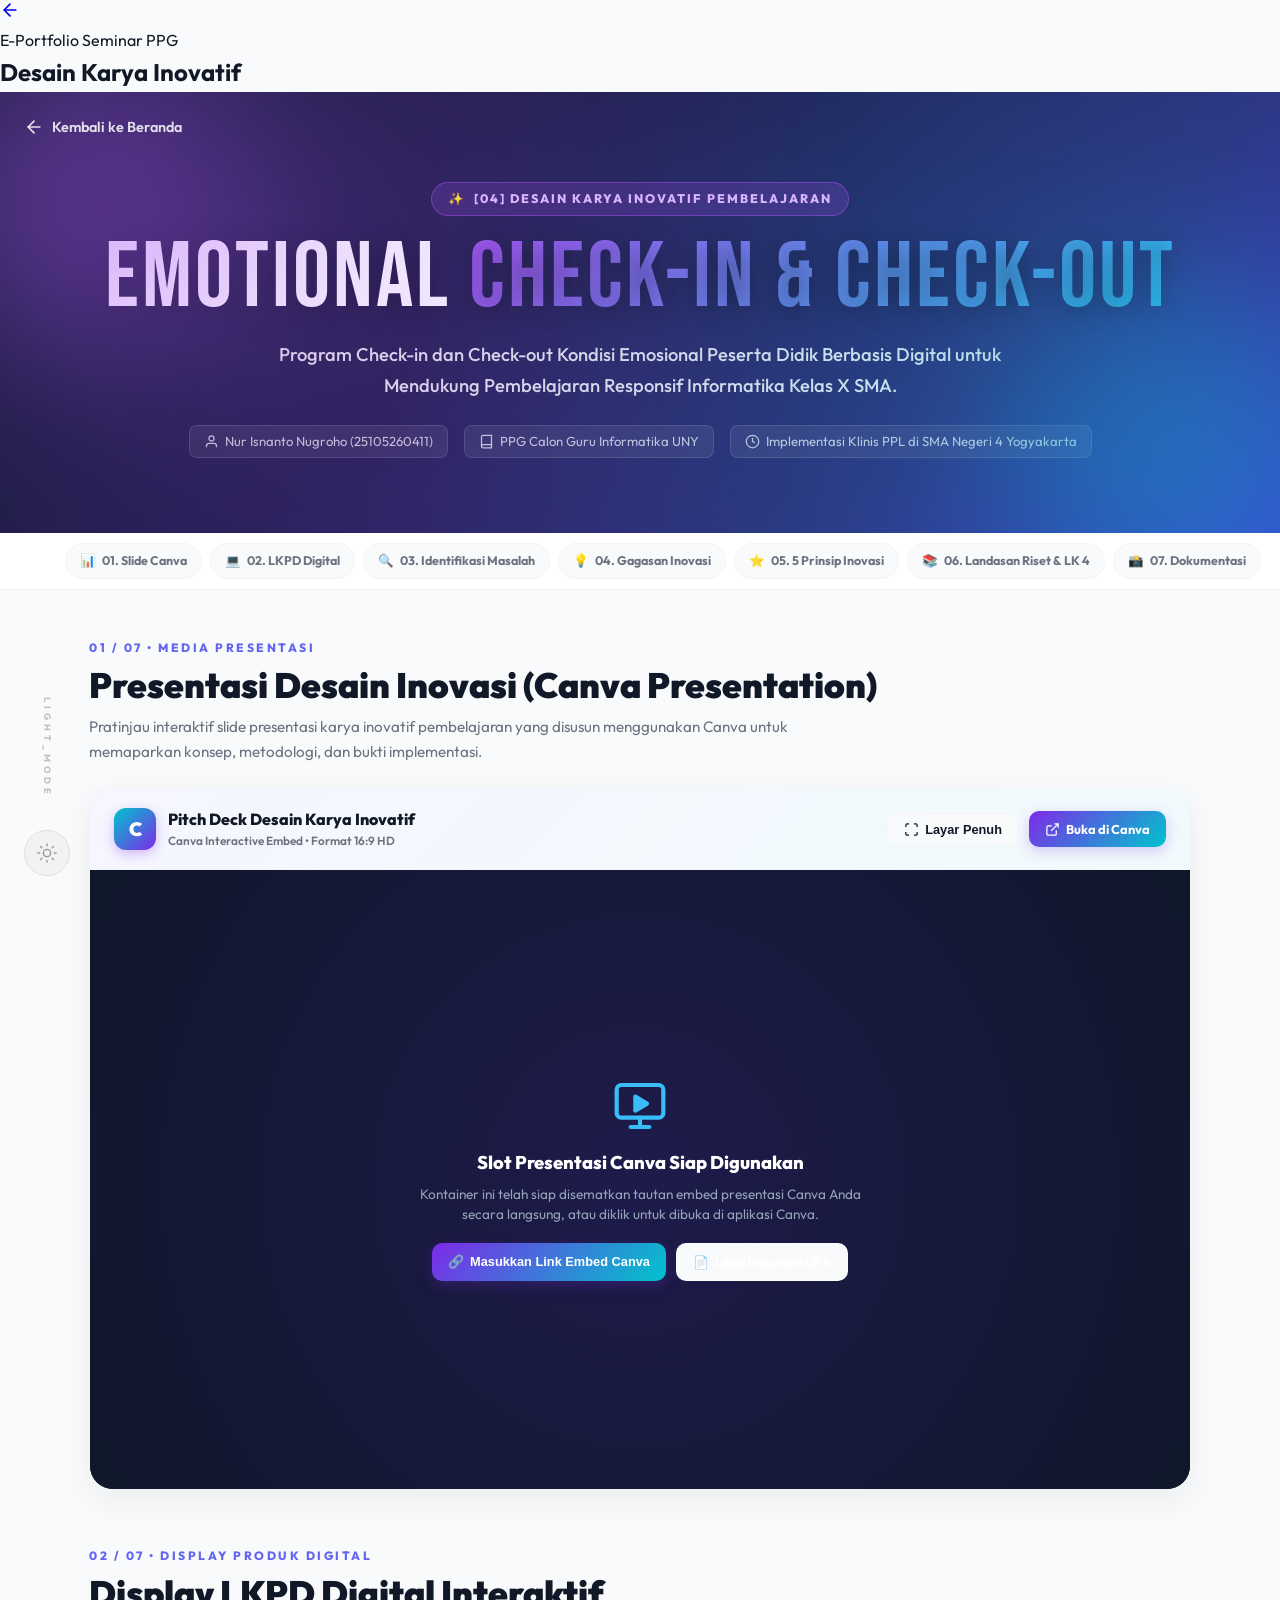
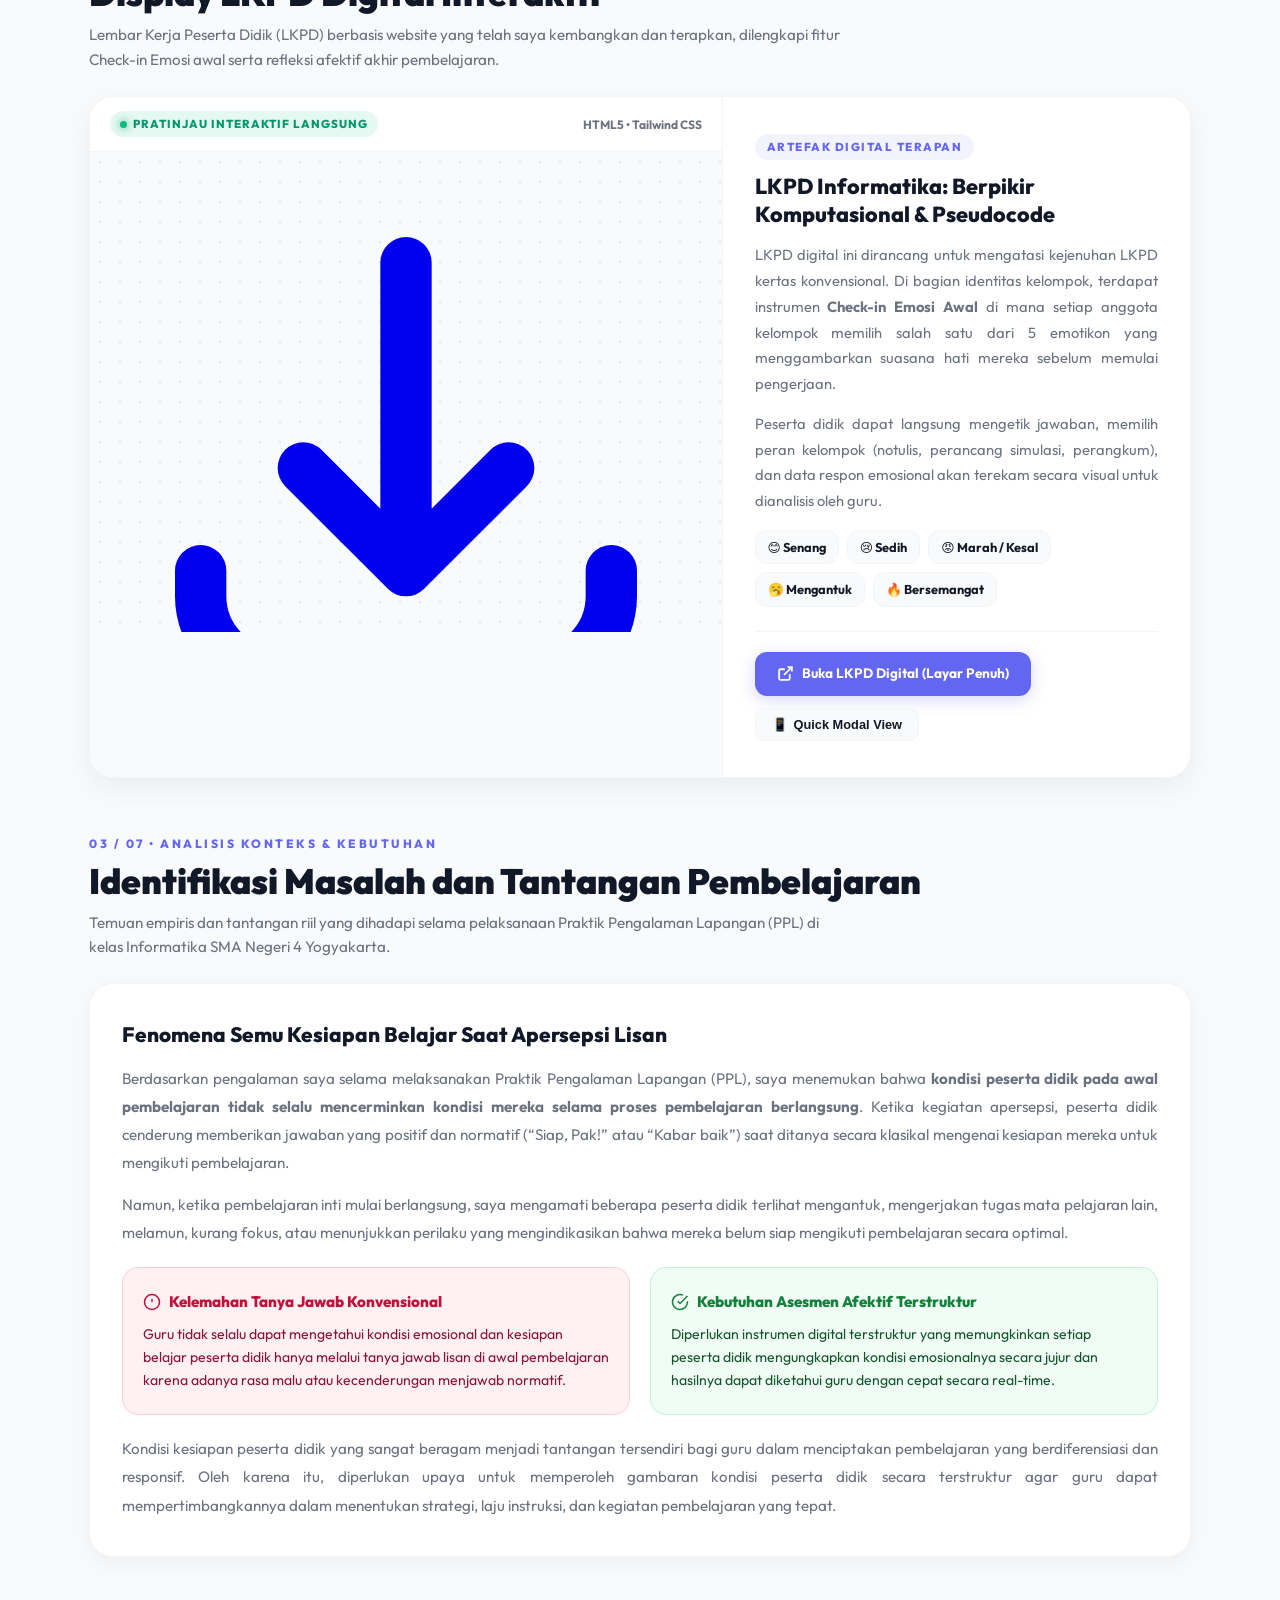
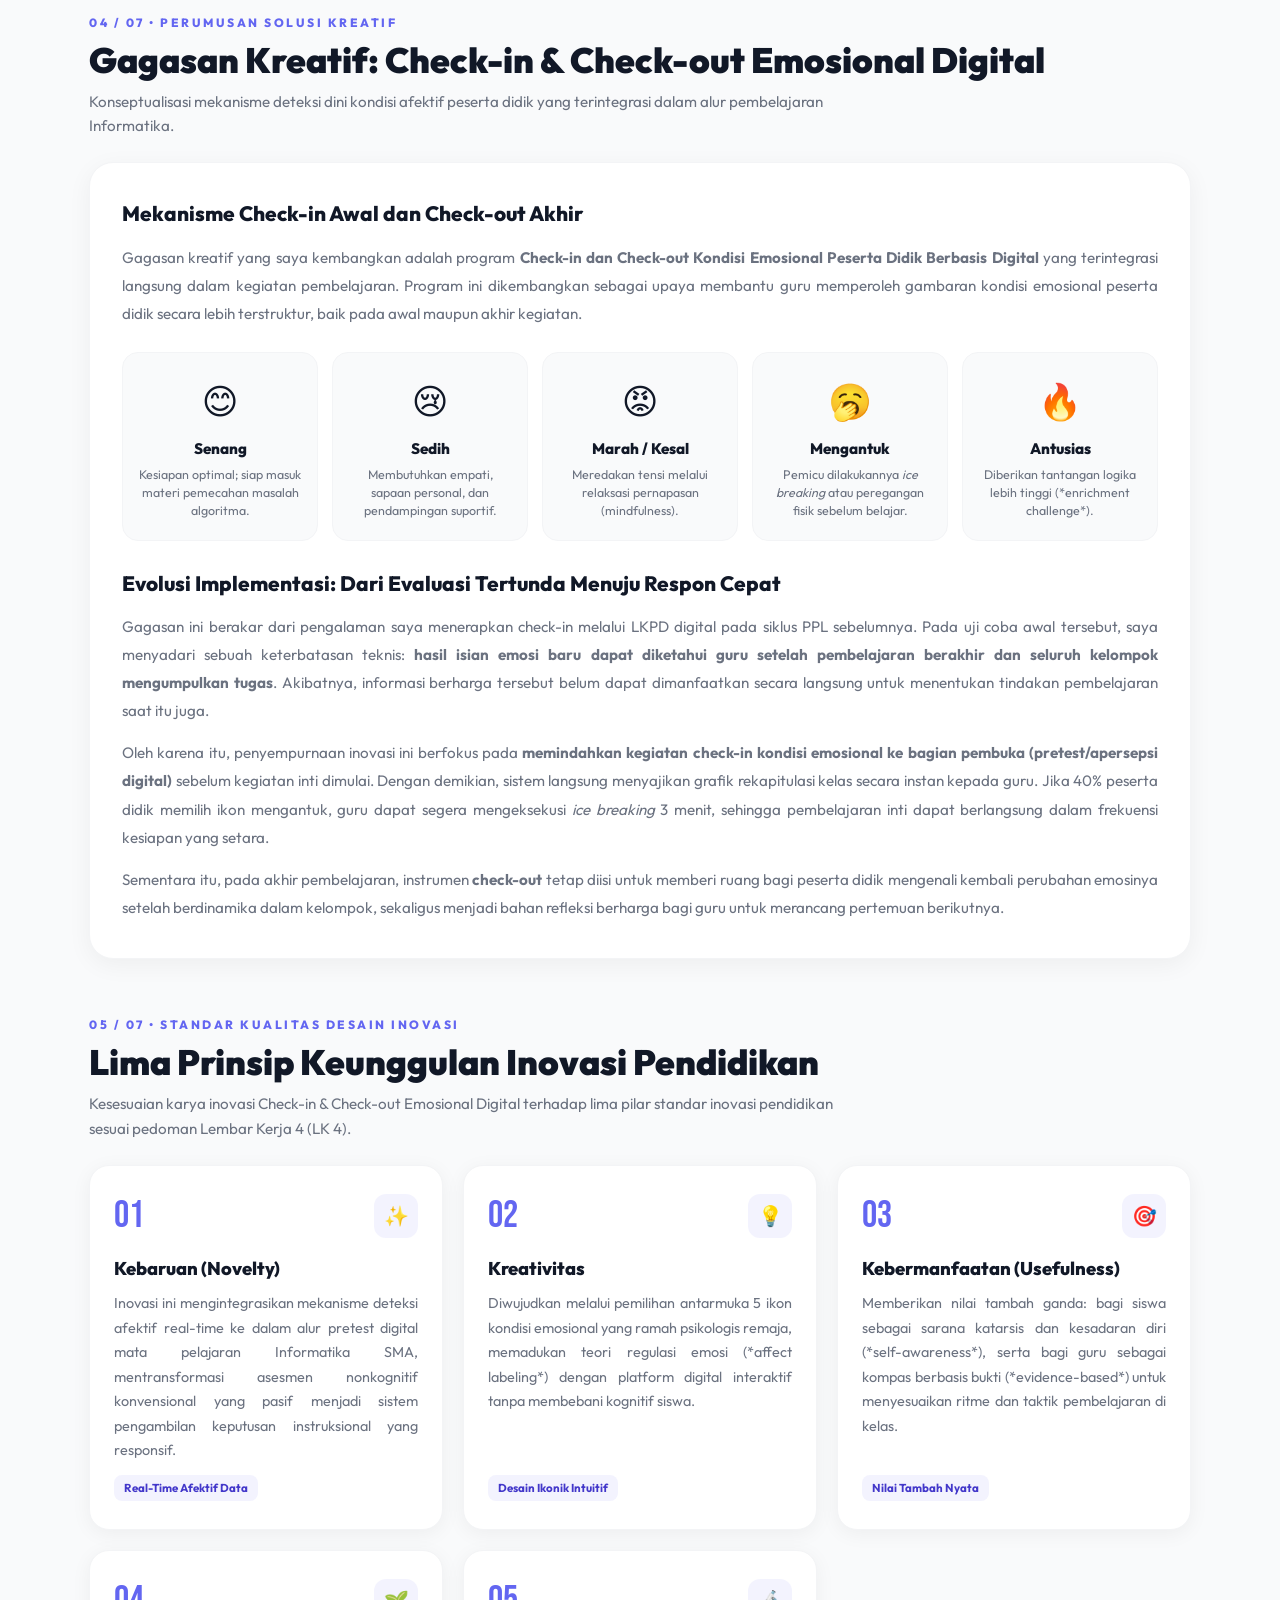
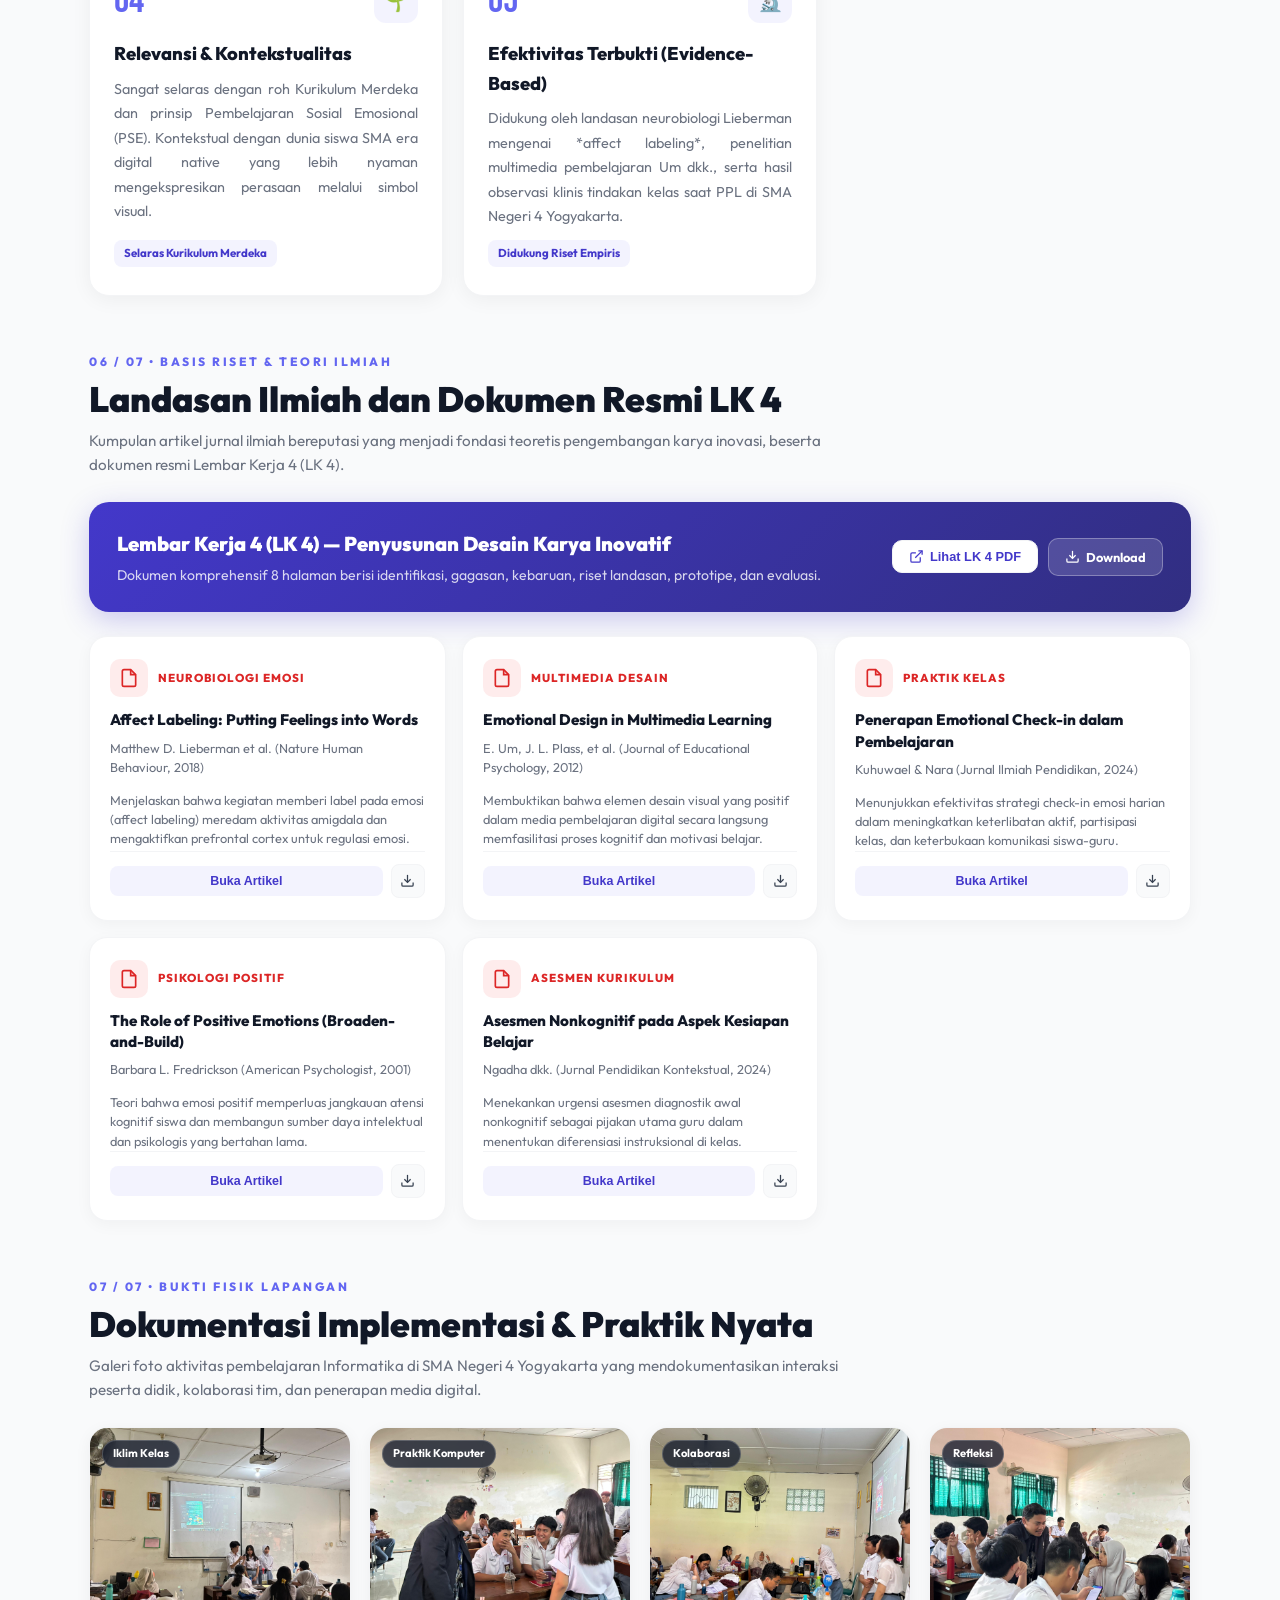
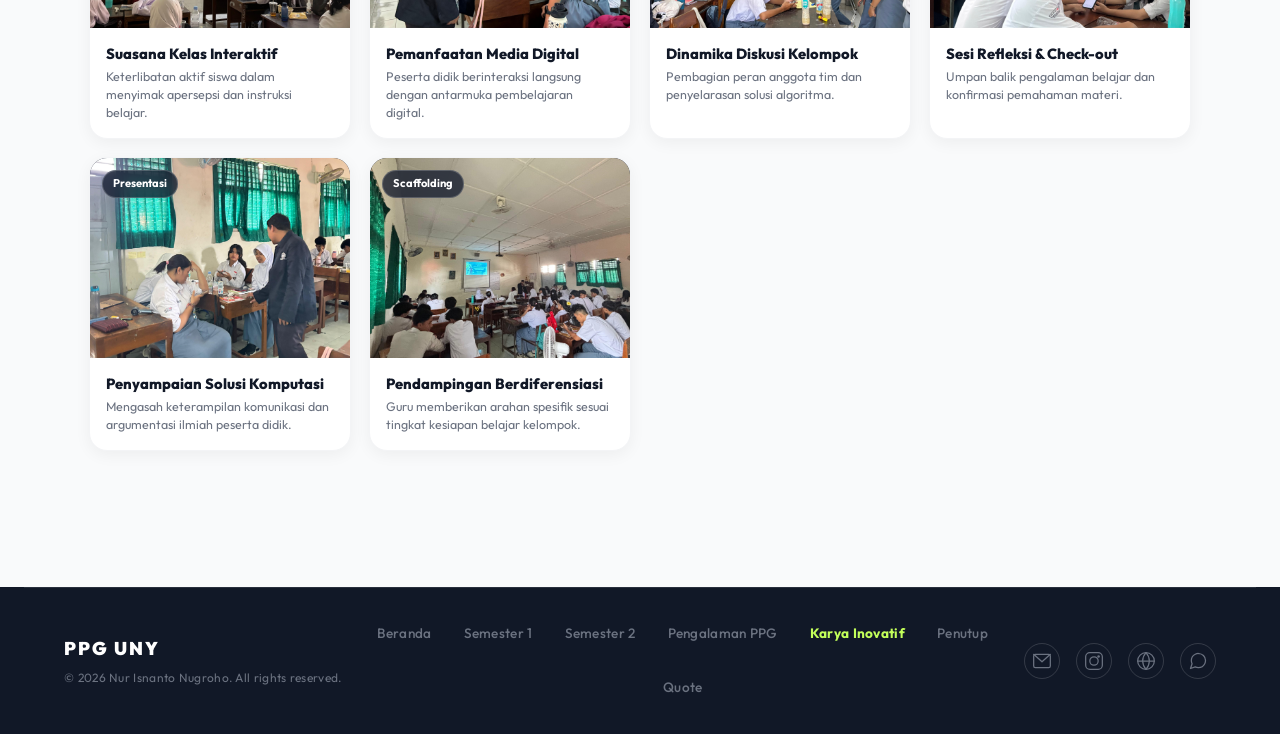
==== inovatif.html @ ab15b7a0 "ki" ====
<!DOCTYPE html>
<html lang="id">
<head>
    <meta charset="UTF-8">
    <meta name="viewport" content="width=device-width, initial-scale=1.0">
    <title>Karya Inovatif - E-Portfolio PPG UNY</title>
    <link rel="icon" type="image/png" href="img/Icon atas.png">
    <meta name="description" content="Desain Karya Inovatif PPG Calon Guru Informatika UNY: Program Check-in & Check-out Kondisi Emosional Berbasis Digital untuk Pembelajaran Responsif oleh Nur Isnanto Nugroho.">
    <link rel="preconnect" href="https://fonts.googleapis.com">
    <link rel="preconnect" href="https://fonts.gstatic.com" crossorigin>
    <link href="https://fonts.googleapis.com/css2?family=Bebas+Neue&family=Outfit:wght@400;500;600;700;800;900&family=Pacifico&display=swap" rel="stylesheet">
    <link rel="stylesheet" href="style.css">
    <style>
        /* ========== HERO BANNER KHUSUS KARYA INOVATIF ========== */
        .page-hero-innovative {
            background: linear-gradient(135deg, #0f172a 0%, #1e1b4b 40%, #312e81 75%, #4338ca 100%);
            padding: 90px 24px 75px;
            text-align: center;
            position: relative;
            overflow: hidden;
            color: #ffffff;
        }
        .page-hero-innovative::before {
            content: '';
            position: absolute;
            inset: 0;
            background: radial-gradient(circle at 20% 30%, rgba(168, 85, 247, 0.22) 0%, transparent 55%),
                        radial-gradient(circle at 80% 70%, rgba(6, 182, 212, 0.18) 0%, transparent 60%);
            pointer-events: none;
        }
        .page-hero-innovative__back {
            position: absolute;
            top: 24px;
            left: 24px;
            display: flex;
            align-items: center;
            gap: 8px;
            text-decoration: none;
            color: rgba(255, 255, 255, 0.85);
            font-weight: 600;
            font-size: 0.9rem;
            z-index: 5;
            transition: color 0.3s ease, transform 0.2s ease;
        }
        .page-hero-innovative__back:hover {
            color: #ffffff;
            transform: translateX(-3px);
        }
        .hero-tag-badge {
            display: inline-flex;
            align-items: center;
            gap: 8px;
            background: rgba(168, 85, 247, 0.2);
            border: 1px solid rgba(168, 85, 247, 0.45);
            color: #d8b4fe;
            padding: 6px 16px;
            border-radius: 9999px;
            font-size: 0.78rem;
            font-weight: 800;
            text-transform: uppercase;
            letter-spacing: 2px;
            margin-bottom: 16px;
            backdrop-filter: blur(8px);
        }
        .page-hero-innovative__title {
            font-family: 'Bebas Neue', sans-serif;
            font-size: clamp(3rem, 9vw, 5.8rem);
            font-weight: 400;
            color: #ffffff;
            letter-spacing: 3px;
            line-height: 1;
            margin-bottom: 16px;
            text-shadow: 0 4px 24px rgba(0,0,0,0.4);
        }
        .page-hero-innovative__title span {
            background: linear-gradient(135deg, #a855f7 0%, #38bdf8 100%);
            -webkit-background-clip: text;
            -webkit-text-fill-color: transparent;
        }
        .page-hero-innovative__subtitle {
            font-size: clamp(1rem, 2.2vw, 1.15rem);
            color: rgba(255, 255, 255, 0.88);
            max-width: 820px;
            margin: 0 auto 24px;
            line-height: 1.65;
            font-weight: 500;
        }
        .hero-meta-strip {
            display: flex;
            align-items: center;
            justify-content: center;
            gap: 16px;
            flex-wrap: wrap;
            font-size: 0.82rem;
            color: rgba(255, 255, 255, 0.75);
        }
        .hero-meta-item {
            display: inline-flex;
            align-items: center;
            gap: 6px;
            background: rgba(255, 255, 255, 0.08);
            padding: 5px 14px;
            border-radius: 8px;
            border: 1px solid rgba(255, 255, 255, 0.12);
        }

        /* Floating Futuristic Shapes */
        .hero-glow-orb {
            position: absolute;
            width: 320px;
            height: 320px;
            border-radius: 50%;
            filter: blur(80px);
            pointer-events: none;
            opacity: 0.35;
        }
        .hero-glow-orb--left {
            top: -60px;
            left: -80px;
            background: #a855f7;
        }
        .hero-glow-orb--right {
            bottom: -80px;
            right: -60px;
            background: #06b6d4;
        }

        /* ========== QUICK SECTION JUMPER (HORIZONTAL PILLS) ========== */
        .section-nav-bar {
            background: #ffffff;
            border-bottom: 1px solid var(--gray-100);
            position: sticky;
            top: 0;
            z-index: 90;
            padding: 10px 24px;
            overflow-x: auto;
            transition: background 0.3s ease, border-color 0.3s ease, top 0.3s ease;
        }
        body.banner-stuck .section-nav-bar {
            top: 56px;
        }
        .section-nav-inner {
            max-width: 1150px;
            margin: 0 auto;
            display: flex;
            align-items: center;
            gap: 8px;
        }
        .section-pill-link {
            text-decoration: none;
            font-size: 0.78rem;
            font-weight: 700;
            color: var(--gray-500);
            padding: 7px 14px;
            border-radius: 9999px;
            background: var(--gray-50);
            border: 1px solid var(--gray-100);
            white-space: nowrap;
            display: inline-flex;
            align-items: center;
            gap: 6px;
            transition: all 0.25s ease;
        }
        .section-pill-link:hover {
            color: #4338ca;
            background: rgba(99, 102, 241, 0.08);
            border-color: rgba(99, 102, 241, 0.25);
            transform: translateY(-1px);
        }

        /* ========== MAIN FLOWING CONTAINER ========== */
        .flow-container {
            max-width: 1150px;
            margin: 0 auto;
            padding: 48px 24px 80px;
        }
        .flow-section {
            margin-bottom: 56px;
            scroll-margin-top: 100px;
        }
        .flow-section__header {
            margin-bottom: 24px;
        }
        .flow-section__num {
            font-size: 0.75rem;
            font-weight: 800;
            color: #6366f1;
            text-transform: uppercase;
            letter-spacing: 2.5px;
            margin-bottom: 6px;
        }
        .flow-section__title {
            font-size: clamp(1.6rem, 3.5vw, 2.2rem);
            font-weight: 900;
            color: var(--dark);
            line-height: 1.25;
            margin-bottom: 8px;
        }
        .flow-section__subtitle {
            font-size: 0.95rem;
            color: var(--gray-500);
            max-width: 760px;
            line-height: 1.6;
        }

        /* ========== SLOT VIEW PPT DARI CANVA ========== */
        .canva-wrapper-card {
            background: var(--white);
            border-radius: 24px;
            border: 1px solid var(--gray-100);
            box-shadow: 0 10px 32px rgba(0,0,0,0.06);
            overflow: hidden;
            transition: all 0.3s ease;
        }
        .canva-header {
            padding: 18px 24px;
            background: linear-gradient(135deg, rgba(99, 102, 241, 0.06), rgba(6, 182, 212, 0.06));
            border-bottom: 1px solid var(--gray-100);
            display: flex;
            align-items: center;
            justify-content: space-between;
            flex-wrap: wrap;
            gap: 12px;
        }
        .canva-header__info {
            display: flex;
            align-items: center;
            gap: 12px;
        }
        .canva-badge-icon {
            width: 42px;
            height: 42px;
            border-radius: 12px;
            background: linear-gradient(135deg, #00c4cc, #7d2ae8);
            color: #ffffff;
            display: flex;
            align-items: center;
            justify-content: center;
            font-weight: 900;
            font-size: 1.2rem;
            box-shadow: 0 4px 12px rgba(125, 42, 232, 0.3);
        }
        .canva-title-box h3 {
            font-size: 1rem;
            font-weight: 800;
            color: var(--dark);
            margin: 0;
        }
        .canva-title-box p {
            font-size: 0.74rem;
            color: var(--gray-500);
            margin: 0;
            font-weight: 600;
        }
        .canva-actions {
            display: flex;
            align-items: center;
            gap: 10px;
        }
        .canva-btn {
            display: inline-flex;
            align-items: center;
            gap: 6px;
            padding: 8px 16px;
            border-radius: 10px;
            font-size: 0.8rem;
            font-weight: 700;
            text-decoration: none;
            transition: all 0.25s ease;
            cursor: pointer;
            border: none;
        }
        .canva-btn--primary {
            background: linear-gradient(135deg, #7d2ae8, #00c4cc);
            color: #ffffff;
            box-shadow: 0 4px 14px rgba(125, 42, 232, 0.25);
        }
        .canva-btn--primary:hover {
            transform: translateY(-2px);
            box-shadow: 0 6px 18px rgba(125, 42, 232, 0.35);
        }
        .canva-btn--outline {
            background: var(--gray-50);
            border: 1px solid var(--gray-100);
            color: var(--dark);
        }
        .canva-btn--outline:hover {
            background: var(--white);
            border-color: #6366f1;
            color: #6366f1;
        }

        /* 16:9 Aspect Ratio Responsive Canva Container */
        .canva-screen-frame {
            position: relative;
            width: 100%;
            padding-top: 56.25%; /* 16:9 Ratio */
            background: #0f172a;
        }
        .canva-screen-frame iframe {
            position: absolute;
            top: 0;
            left: 0;
            width: 100%;
            height: 100%;
            border: none;
        }
        .canva-empty-fallback {
            position: absolute;
            inset: 0;
            display: flex;
            flex-direction: column;
            align-items: center;
            justify-content: center;
            text-align: center;
            padding: 24px;
            color: #ffffff;
            background: radial-gradient(circle at center, #1e1b4b 0%, #0f172a 100%);
        }
        .canva-empty-fallback svg {
            width: 56px;
            height: 56px;
            color: #38bdf8;
            margin-bottom: 14px;
            animation: pulseSoft 3s infinite ease-in-out;
        }
        @keyframes pulseSoft {
            0%, 100% { transform: scale(1); opacity: 0.8; }
            50% { transform: scale(1.08); opacity: 1; }
        }
        .canva-empty-fallback h4 {
            font-size: 1.15rem;
            font-weight: 800;
            margin-bottom: 6px;
        }
        .canva-empty-fallback p {
            font-size: 0.85rem;
            color: #94a3b8;
            max-width: 460px;
            line-height: 1.5;
            margin-bottom: 18px;
        }

        /* ========== DISPLAY LKPD DIGITAL CARD & PREVIEW ========== */
        .lkpd-display-card {
            background: var(--white);
            border-radius: 24px;
            border: 1px solid var(--gray-100);
            box-shadow: 0 10px 32px rgba(0,0,0,0.06);
            overflow: hidden;
            display: grid;
            grid-template-columns: 1.15fr 0.85fr;
            transition: all 0.3s ease;
        }
        @media (max-width: 960px) {
            .lkpd-display-card { grid-template-columns: 1fr; }
        }
        .lkpd-live-side {
            background: #f8fafc;
            border-right: 1px solid var(--gray-100);
            display: flex;
            flex-direction: column;
        }
        .lkpd-live-header {
            padding: 14px 20px;
            background: #ffffff;
            border-bottom: 1px solid var(--gray-100);
            display: flex;
            align-items: center;
            justify-content: space-between;
        }
        .lkpd-live-badge {
            display: inline-flex;
            align-items: center;
            gap: 6px;
            font-size: 0.72rem;
            font-weight: 800;
            color: #059669;
            background: rgba(16, 185, 129, 0.1);
            padding: 4px 10px;
            border-radius: 20px;
            text-transform: uppercase;
            letter-spacing: 1px;
        }
        .live-dot {
            width: 7px;
            height: 7px;
            border-radius: 50%;
            background: #10b981;
            box-shadow: 0 0 8px #10b981;
        }
        .lkpd-frame-wrap {
            position: relative;
            width: 100%;
            height: 480px;
            overflow: hidden;
        }
        .lkpd-frame-wrap iframe {
            width: 100%;
            height: 100%;
            border: none;
            display: block;
        }
        .lkpd-desc-side {
            padding: 36px 32px;
            display: flex;
            flex-direction: column;
            justify-content: space-between;
        }
        .lkpd-desc-header .badge-soft {
            display: inline-block;
            font-size: 0.72rem;
            font-weight: 800;
            color: #6366f1;
            background: rgba(99, 102, 241, 0.08);
            padding: 4px 12px;
            border-radius: 20px;
            text-transform: uppercase;
            letter-spacing: 1.5px;
            margin-bottom: 12px;
        }
        .lkpd-desc-header h3 {
            font-size: 1.35rem;
            font-weight: 800;
            color: var(--dark);
            margin-bottom: 14px;
            line-height: 1.3;
        }
        .lkpd-desc-header p {
            font-size: 0.92rem;
            line-height: 1.75;
            color: var(--gray-500);
            margin-bottom: 14px;
            text-align: justify;
        }
        .emoji-feature-pills {
            display: flex;
            gap: 8px;
            flex-wrap: wrap;
            margin: 16px 0 24px;
        }
        .emoji-pill {
            display: inline-flex;
            align-items: center;
            gap: 6px;
            background: var(--gray-50);
            border: 1px solid var(--gray-100);
            padding: 6px 12px;
            border-radius: 12px;
            font-size: 0.8rem;
            font-weight: 700;
            color: var(--dark);
        }
        .lkpd-action-box {
            display: flex;
            align-items: center;
            gap: 12px;
            flex-wrap: wrap;
            padding-top: 20px;
            border-top: 1px solid var(--gray-100);
        }
        .btn-open-lkpd {
            display: inline-flex;
            align-items: center;
            gap: 8px;
            background: #6366f1;
            color: #ffffff;
            font-weight: 700;
            font-size: 0.85rem;
            padding: 11px 22px;
            border-radius: 12px;
            text-decoration: none;
            box-shadow: 0 4px 16px rgba(99, 102, 241, 0.25);
            transition: all 0.25s ease;
        }
        .btn-open-lkpd:hover {
            background: #4f46e5;
            transform: translateY(-2px);
            box-shadow: 0 6px 20px rgba(99, 102, 241, 0.35);
        }

        /* ========== CONTENT CARDS ========== */
        .content-card-custom {
            background: var(--white);
            border-radius: 24px;
            padding: 36px 32px;
            border: 1px solid var(--gray-100);
            box-shadow: 0 6px 24px rgba(0,0,0,0.05);
            margin-bottom: 24px;
            transition: all 0.3s ease;
        }
        .content-card-custom:hover {
            box-shadow: 0 10px 32px rgba(0,0,0,0.08);
            border-color: rgba(99, 102, 241, 0.25);
        }
        .content-card-custom h3 {
            font-size: 1.3rem;
            font-weight: 800;
            color: var(--dark);
            margin-bottom: 16px;
            line-height: 1.35;
        }
        .content-card-custom p {
            font-size: 0.95rem;
            line-height: 1.85;
            color: var(--gray-500);
            margin-bottom: 14px;
            text-align: justify;
        }
        .content-card-custom p:last-child { margin-bottom: 0; }

        /* Problem vs Solution Split */
        .problem-solution-grid {
            display: grid;
            grid-template-columns: 1fr 1fr;
            gap: 20px;
            margin: 20px 0;
        }
        @media (max-width: 768px) {
            .problem-solution-grid { grid-template-columns: 1fr; }
        }
        .issue-box {
            background: #fff1f2;
            border: 1px solid #fecdd3;
            border-radius: 16px;
            padding: 22px 20px;
        }
        .issue-box h4 {
            color: #be123c;
            font-size: 0.95rem;
            font-weight: 800;
            margin-bottom: 8px;
            display: flex;
            align-items: center;
            gap: 8px;
        }
        .issue-box p {
            font-size: 0.88rem;
            color: #881337;
            line-height: 1.65;
            margin: 0;
            text-align: left;
        }
        .resolution-box {
            background: #f0fdf4;
            border: 1px solid #bbf7d0;
            border-radius: 16px;
            padding: 22px 20px;
        }
        .resolution-box h4 {
            color: #15803d;
            font-size: 0.95rem;
            font-weight: 800;
            margin-bottom: 8px;
            display: flex;
            align-items: center;
            gap: 8px;
        }
        .resolution-box p {
            font-size: 0.88rem;
            color: #14532d;
            line-height: 1.65;
            margin: 0;
            text-align: left;
        }

        /* 5 Icons Emosi Showcase */
        .emotion-showcase {
            display: grid;
            grid-template-columns: repeat(auto-fit, minmax(180px, 1fr));
            gap: 14px;
            margin: 24px 0;
        }
        .emotion-item-card {
            background: var(--gray-50);
            border: 1px solid var(--gray-100);
            border-radius: 16px;
            padding: 20px 16px;
            text-align: center;
            transition: all 0.25s ease;
        }
        .emotion-item-card:hover {
            transform: translateY(-4px);
            box-shadow: 0 8px 24px rgba(0,0,0,0.06);
            background: var(--white);
            border-color: #6366f1;
        }
        .emotion-emoji {
            font-size: 2.2rem;
            margin-bottom: 8px;
            display: inline-block;
        }
        .emotion-name {
            font-size: 0.95rem;
            font-weight: 800;
            color: var(--dark);
            margin-bottom: 4px;
        }
        .emotion-action {
            font-size: 0.78rem;
            color: var(--gray-500);
            line-height: 1.45;
        }

        /* ========== LIMA PRINSIP KEUNGGULAN INOVASI ========== */
        .principles-grid {
            display: grid;
            grid-template-columns: repeat(auto-fit, minmax(320px, 1fr));
            gap: 20px;
            margin-top: 16px;
        }
        .principle-card {
            background: var(--white);
            border-radius: 20px;
            padding: 28px 24px;
            border: 1px solid var(--gray-100);
            box-shadow: 0 4px 20px rgba(0,0,0,0.05);
            position: relative;
            overflow: hidden;
            display: flex;
            flex-direction: column;
            transition: all 0.3s ease;
        }
        .principle-card::before {
            content: '';
            position: absolute;
            top: 0; left: 0; right: 0;
            height: 4px;
            background: linear-gradient(90deg, #6366f1, #06b6d4);
            opacity: 0;
            transition: opacity 0.3s ease;
        }
        .principle-card:hover {
            transform: translateY(-5px);
            border-color: rgba(99, 102, 241, 0.3);
            box-shadow: 0 14px 32px rgba(99, 102, 241, 0.12);
        }
        .principle-card:hover::before { opacity: 1; }
        .principle-top {
            display: flex;
            align-items: center;
            justify-content: space-between;
            margin-bottom: 16px;
        }
        .principle-num {
            font-family: 'Bebas Neue', sans-serif;
            font-size: 2.4rem;
            line-height: 1;
            color: #6366f1;
        }
        .principle-icon {
            width: 44px;
            height: 44px;
            border-radius: 12px;
            background: rgba(99, 102, 241, 0.08);
            color: #6366f1;
            display: flex;
            align-items: center;
            justify-content: center;
            font-size: 1.25rem;
            transition: all 0.3s ease;
        }
        .principle-card:hover .principle-icon {
            background: #6366f1;
            color: #ffffff;
            transform: rotate(6deg) scale(1.08);
        }
        .principle-title {
            font-size: 1.15rem;
            font-weight: 800;
            color: var(--dark);
            margin-bottom: 8px;
        }
        .principle-desc {
            font-size: 0.9rem;
            color: var(--gray-500);
            line-height: 1.7;
            text-align: justify;
            margin-bottom: 12px;
            flex-grow: 1;
        }
        .principle-tag {
            font-size: 0.72rem;
            font-weight: 700;
            color: #4338ca;
            background: rgba(99, 102, 241, 0.08);
            padding: 4px 10px;
            border-radius: 8px;
            display: inline-block;
            align-self: flex-start;
        }

        /* ========== LANDASAN ILMIAH & REFERENSI PDF ========== */
        .pdf-articles-grid {
            display: grid;
            grid-template-columns: repeat(auto-fit, minmax(280px, 1fr));
            gap: 16px;
            margin-top: 20px;
        }
        .article-card {
            background: var(--white);
            border-radius: 18px;
            padding: 22px 20px;
            border: 1px solid var(--gray-100);
            box-shadow: 0 4px 16px rgba(0,0,0,0.04);
            display: flex;
            flex-direction: column;
            justify-content: space-between;
            transition: all 0.3s ease;
        }
        .article-card:hover {
            transform: translateY(-4px);
            border-color: #6366f1;
            box-shadow: 0 10px 28px rgba(99, 102, 241, 0.12);
        }
        .article-card__meta {
            display: flex;
            align-items: center;
            gap: 10px;
            margin-bottom: 12px;
        }
        .article-card__icon {
            width: 38px;
            height: 38px;
            border-radius: 10px;
            background: rgba(239, 68, 68, 0.1);
            color: #dc2626;
            display: flex;
            align-items: center;
            justify-content: center;
            flex-shrink: 0;
        }
        .article-card__category {
            font-size: 0.72rem;
            font-weight: 800;
            color: #dc2626;
            text-transform: uppercase;
            letter-spacing: 1px;
        }
        .article-card__title {
            font-size: 0.95rem;
            font-weight: 800;
            color: var(--dark);
            line-height: 1.4;
            margin-bottom: 8px;
        }
        .article-card__authors {
            font-size: 0.8rem;
            color: var(--gray-500);
            line-height: 1.5;
            margin-bottom: 14px;
        }
        .article-card__actions {
            display: flex;
            align-items: center;
            gap: 8px;
            padding-top: 12px;
            border-top: 1px solid var(--gray-100);
        }
        .btn-view-pdf {
            flex: 1;
            display: inline-flex;
            align-items: center;
            justify-content: center;
            gap: 6px;
            background: rgba(99, 102, 241, 0.08);
            color: #4338ca;
            padding: 8px 12px;
            border-radius: 8px;
            font-size: 0.78rem;
            font-weight: 700;
            text-decoration: none;
            cursor: pointer;
            border: none;
            transition: all 0.25s ease;
        }
        .btn-view-pdf:hover {
            background: #4338ca;
            color: #ffffff;
        }
        .btn-dl-pdf {
            display: inline-flex;
            align-items: center;
            justify-content: center;
            width: 34px;
            height: 34px;
            border-radius: 8px;
            background: var(--gray-50);
            border: 1px solid var(--gray-100);
            color: var(--gray-700);
            transition: all 0.25s ease;
        }
        .btn-dl-pdf:hover {
            background: var(--dark);
            color: #ffffff;
        }

        /* Dokumen LK 4 Highlight Banner */
        .lk4-banner {
            background: linear-gradient(135deg, #4338ca 0%, #312e81 100%);
            border-radius: 20px;
            padding: 26px 28px;
            color: #ffffff;
            display: flex;
            align-items: center;
            justify-content: space-between;
            flex-wrap: wrap;
            gap: 16px;
            margin-bottom: 24px;
            box-shadow: 0 8px 28px rgba(67, 56, 202, 0.25);
        }
        .lk4-banner__text h3 {
            font-size: 1.25rem;
            font-weight: 900;
            margin-bottom: 4px;
        }
        .lk4-banner__text p {
            font-size: 0.88rem;
            color: rgba(255, 255, 255, 0.8);
            margin: 0;
        }
        .lk4-banner__actions {
            display: flex;
            align-items: center;
            gap: 10px;
        }

        /* ========== DOKUMENTASI GALLERY ========== */
        .gallery-grid {
            display: grid;
            grid-template-columns: repeat(auto-fill, minmax(260px, 1fr));
            gap: 18px;
            margin-top: 16px;
        }
        .gallery-item {
            background: var(--white);
            border-radius: 18px;
            overflow: hidden;
            border: 1px solid var(--gray-100);
            box-shadow: 0 4px 16px rgba(0,0,0,0.05);
            transition: all 0.35s ease;
            cursor: pointer;
            display: flex;
            flex-direction: column;
        }
        .gallery-item:hover {
            transform: translateY(-6px);
            box-shadow: 0 14px 32px rgba(0,0,0,0.12);
            border-color: #6366f1;
        }
        .gallery-thumb-wrap {
            position: relative;
            width: 100%;
            height: 200px;
            overflow: hidden;
            background: #0f172a;
        }
        .gallery-thumb-wrap img {
            width: 100%;
            height: 100%;
            object-fit: cover;
            transition: transform 0.5s ease;
        }
        .gallery-item:hover .gallery-thumb-wrap img {
            transform: scale(1.08);
        }
        .gallery-badge {
            position: absolute;
            top: 12px;
            left: 12px;
            background: rgba(15, 23, 42, 0.75);
            backdrop-filter: blur(6px);
            color: #ffffff;
            font-size: 0.7rem;
            font-weight: 700;
            padding: 4px 10px;
            border-radius: 20px;
            border: 1px solid rgba(255, 255, 255, 0.2);
        }
        .gallery-caption {
            padding: 16px;
            display: flex;
            flex-direction: column;
            gap: 4px;
        }
        .gallery-caption h4 {
            font-size: 0.92rem;
            font-weight: 800;
            color: var(--dark);
            margin: 0;
            line-height: 1.35;
        }
        .gallery-caption p {
            font-size: 0.78rem;
            color: var(--gray-500);
            margin: 0;
            line-height: 1.45;
        }

        /* ========== LIGHTBOX MODAL UNTUK GAMBAR ========== */
        .image-modal {
            display: none;
            position: fixed;
            inset: 0;
            z-index: 10000;
            background: rgba(0, 0, 0, 0.85);
            backdrop-filter: blur(8px);
            align-items: center;
            justify-content: center;
            padding: 24px;
        }
        .image-modal.active {
            display: flex;
            animation: modalFadeIn 0.3s ease both;
        }
        .image-modal__content {
            max-width: 900px;
            max-height: 90vh;
            display: flex;
            flex-direction: column;
            background: #0f172a;
            border-radius: 20px;
            overflow: hidden;
            box-shadow: 0 24px 60px rgba(0,0,0,0.5);
            border: 1px solid rgba(255, 255, 255, 0.15);
            animation: modalZoomIn 0.3s ease both;
        }
        .image-modal__header {
            padding: 14px 20px;
            display: flex;
            align-items: center;
            justify-content: space-between;
            border-bottom: 1px solid rgba(255, 255, 255, 0.1);
            color: #ffffff;
        }
        .image-modal__title {
            font-size: 0.95rem;
            font-weight: 700;
        }
        .image-modal__close {
            background: rgba(255, 255, 255, 0.1);
            border: none;
            color: #ffffff;
            width: 34px;
            height: 34px;
            border-radius: 8px;
            cursor: pointer;
            display: flex;
            align-items: center;
            justify-content: center;
            font-size: 1.2rem;
            transition: all 0.2s ease;
        }
        .image-modal__close:hover {
            background: #ef4444;
        }
        .image-modal__body {
            position: relative;
            background: #000;
            display: flex;
            align-items: center;
            justify-content: center;
            max-height: 70vh;
            overflow: hidden;
        }
        .image-modal__body img {
            max-width: 100%;
            max-height: 70vh;
            object-fit: contain;
        }
        .image-modal__caption {
            padding: 14px 20px;
            font-size: 0.85rem;
            color: #cbd5e1;
            background: #0f172a;
        }

        /* ========== PDF MODAL ========== */
        .pdf-modal {
            display: none;
            position: fixed;
            inset: 0;
            z-index: 10000;
            background: rgba(0, 0, 0, 0.75);
            backdrop-filter: blur(8px);
            align-items: center;
            justify-content: center;
            padding: 24px;
        }
        .pdf-modal.active {
            display: flex;
            animation: modalFadeIn 0.3s ease both;
        }
        @keyframes modalFadeIn {
            from { opacity: 0; }
            to { opacity: 1; }
        }
        @keyframes modalZoomIn {
            from { opacity: 0; transform: scale(0.95); }
            to { opacity: 1; transform: scale(1); }
        }
        .pdf-modal__box {
            background: var(--white);
            border-radius: 20px;
            overflow: hidden;
            width: 100%;
            max-width: 950px;
            max-height: 90vh;
            display: flex;
            flex-direction: column;
            box-shadow: 0 24px 64px rgba(0,0,0,0.3);
        }
        .pdf-modal__header {
            padding: 16px 20px;
            display: flex;
            align-items: center;
            justify-content: space-between;
            border-bottom: 1px solid var(--gray-100);
        }
        .pdf-modal__title {
            font-size: 0.95rem;
            font-weight: 700;
            color: var(--dark);
        }
        .pdf-modal__close {
            width: 36px;
            height: 36px;
            border-radius: 10px;
            background: rgba(0,0,0,0.05);
            border: none;
            cursor: pointer;
            display: flex;
            align-items: center;
            justify-content: center;
            font-size: 1.2rem;
            color: var(--gray-500);
            transition: all 0.25s ease;
        }
        .pdf-modal__close:hover {
            background: #ff4444;
            color: #fff;
        }
        .pdf-modal iframe {
            width: 100%;
            height: 75vh;
            border: none;
            display: block;
        }

        /* ========== DARK MODE OVERRIDES ========== */
        body.dark {
            background: #060b14;
            color: #d1d5db;
        }
        body.dark .section-nav-bar {
            background: #0a1320;
            border-bottom-color: rgba(255, 255, 255, 0.08);
        }
        body.dark .section-pill-link {
            background: #0f1d30;
            border-color: rgba(255, 255, 255, 0.08);
            color: #94a3b8;
        }
        body.dark .section-pill-link:hover {
            background: rgba(99, 102, 241, 0.15);
            color: #a5b4fc;
            border-color: rgba(99, 102, 241, 0.4);
        }
        body.dark .flow-section__title { color: #f9fafb; }
        body.dark .flow-section__subtitle { color: #9ca3af; }
        body.dark .canva-wrapper-card,
        body.dark .lkpd-display-card,
        body.dark .content-card-custom,
        body.dark .principle-card,
        body.dark .article-card,
        body.dark .gallery-item {
            background: #0d1829;
            border-color: rgba(255, 255, 255, 0.08);
            box-shadow: 0 4px 24px rgba(0,0,0,0.3);
        }
        body.dark .canva-header {
            background: #091220;
            border-bottom-color: rgba(255, 255, 255, 0.08);
        }
        body.dark .canva-title-box h3,
        body.dark .lkpd-desc-header h3,
        body.dark .content-card-custom h3,
        body.dark .principle-title,
        body.dark .article-card__title,
        body.dark .gallery-caption h4 {
            color: #f9fafb;
        }
        body.dark .canva-title-box p,
        body.dark .lkpd-desc-header p,
        body.dark .content-card-custom p,
        body.dark .principle-desc,
        body.dark .article-card__authors,
        body.dark .gallery-caption p {
            color: #9ca3af;
        }
        body.dark .canva-btn--outline {
            background: #091220;
            border-color: rgba(255, 255, 255, 0.12);
            color: #e2e8f0;
        }
        body.dark .lkpd-live-side {
            background: #091220;
            border-right-color: rgba(255, 255, 255, 0.08);
        }
        body.dark .lkpd-live-header {
            background: #0d1829;
            border-bottom-color: rgba(255, 255, 255, 0.08);
        }
        body.dark .emoji-pill {
            background: #091220;
            border-color: rgba(255, 255, 255, 0.08);
            color: #f1f5f9;
        }
        body.dark .lkpd-action-box {
            border-top-color: rgba(255, 255, 255, 0.08);
        }
        body.dark .emotion-item-card {
            background: #091220;
            border-color: rgba(255, 255, 255, 0.06);
        }
        body.dark .emotion-item-card:hover {
            background: #111d30;
            border-color: #6366f1;
        }
        body.dark .emotion-name { color: #f9fafb; }
        body.dark .emotion-action { color: #94a3b8; }
        body.dark .issue-box {
            background: rgba(244, 63, 94, 0.08);
            border-color: rgba(244, 63, 94, 0.2);
        }
        body.dark .issue-box h4 { color: #fda4af; }
        body.dark .issue-box p { color: #fecdd3; }
        body.dark .resolution-box {
            background: rgba(16, 185, 129, 0.08);
            border-color: rgba(16, 185, 129, 0.2);
        }
        body.dark .resolution-box h4 { color: #6ee7b7; }
        body.dark .resolution-box p { color: #a7f3d0; }
        body.dark .btn-view-pdf {
            background: rgba(99, 102, 241, 0.15);
            color: #a5b4fc;
        }
        body.dark .btn-dl-pdf {
            background: #091220;
            border-color: rgba(255, 255, 255, 0.08);
            color: #cbd5e1;
        }
        body.dark .btn-dl-pdf:hover {
            background: #6366f1;
            color: #fff;
        }
        body.dark .pdf-modal__box { background: #0d1829; }
        body.dark .pdf-modal__header { border-bottom-color: rgba(255, 255, 255, 0.08); }
        body.dark .pdf-modal__title { color: #f9fafb; }
        body.dark .pdf-modal__close { background: rgba(255, 255, 255, 0.08); color: rgba(255, 255, 255, 0.6); }

        /* Responsive */
        @media (max-width: 768px) {
            .page-hero-innovative { padding: 75px 20px 55px; }
            .flow-container { padding: 32px 18px 60px; }
            .content-card-custom { padding: 24px 20px; }
            .lkpd-desc-side { padding: 26px 20px; }
            .principles-grid { grid-template-columns: 1fr; }
            .lkpd-frame-wrap { height: 380px; }
        }
    </style>
</head>
<body>

    <!-- ========== STICKY MINI BANNER ========== -->
    <div class="sticky-banner" id="stickyBanner">
        <a href="index.html" class="sticky-banner__back" aria-label="Kembali ke Beranda">
            <svg width="20" height="20" viewBox="0 0 24 24" fill="none" stroke="currentColor" stroke-width="2" stroke-linecap="round" stroke-linejoin="round"><path d="M19 12H5"/><path d="M12 19l-7-7 7-7"/></svg>
        </a>
        <div class="sticky-banner__text">
            <span class="sticky-banner__subtitle">E-Portfolio Seminar PPG</span>
            <h2 class="sticky-banner__title">Desain Karya Inovatif</h2>
        </div>
    </div>

    <!-- ========== DISTINCT HERO BANNER UNTUK KARYA INOVATIF ========== -->
    <header class="page-hero-innovative" id="hero-inovatif">
        <!-- Glowing Ambient Orbs -->
        <div class="hero-glow-orb hero-glow-orb--left"></div>
        <div class="hero-glow-orb hero-glow-orb--right"></div>

        <a href="index.html" class="page-hero-innovative__back">
            <svg width="20" height="20" viewBox="0 0 24 24" fill="none" stroke="currentColor" stroke-width="2" stroke-linecap="round" stroke-linejoin="round"><path d="M19 12H5"/><path d="M12 19l-7-7 7-7"/></svg>
            Kembali ke Beranda
        </a>

        <div class="hero-tag-badge">
            <span>✨</span> [04] Desain Karya Inovatif Pembelajaran
        </div>

        <h1 class="page-hero-innovative__title">
            EMOTIONAL <span>CHECK-IN &amp; CHECK-OUT</span>
        </h1>

        <p class="page-hero-innovative__subtitle">
            Program Check-in dan Check-out Kondisi Emosional Peserta Didik Berbasis Digital untuk Mendukung Pembelajaran Responsif Informatika Kelas X SMA.
        </p>

        <div class="hero-meta-strip">
            <span class="hero-meta-item">
                <svg width="15" height="15" viewBox="0 0 24 24" fill="none" stroke="currentColor" stroke-width="2"><path d="M20 21v-2a4 4 0 0 0-4-4H8a4 4 0 0 0-4 4v2"/><circle cx="12" cy="7" r="4"/></svg>
                Nur Isnanto Nugroho (25105260411)
            </span>
            <span class="hero-meta-item">
                <svg width="15" height="15" viewBox="0 0 24 24" fill="none" stroke="currentColor" stroke-width="2"><path d="M4 19.5A2.5 2.5 0 0 1 6.5 17H20"/><path d="M6.5 2H20v20H6.5A2.5 2.5 0 0 1 4 19.5v-15A2.5 2.5 0 0 1 6.5 2z"/></svg>
                PPG Calon Guru Informatika UNY
            </span>
            <span class="hero-meta-item">
                <svg width="15" height="15" viewBox="0 0 24 24" fill="none" stroke="currentColor" stroke-width="2"><circle cx="12" cy="12" r="10"/><polyline points="12 6 12 12 16 14"/></svg>
                Implementasi Klinis PPL di SMA Negeri 4 Yogyakarta
            </span>
        </div>
    </header>

    <!-- ========== QUICK SECTION JUMPER (HORIZONTAL NAV PILLS) ========== -->
    <nav class="section-nav-bar" id="sectionNavbar">
        <div class="section-nav-inner">
            <a href="#sec-canva" class="section-pill-link">
                <span>📊</span> 01. Slide Canva
            </a>
            <a href="#sec-lkpd" class="section-pill-link">
                <span>💻</span> 02. LKPD Digital
            </a>
            <a href="#sec-masalah" class="section-pill-link">
                <span>🔍</span> 03. Identifikasi Masalah
            </a>
            <a href="#sec-gagasan" class="section-pill-link">
                <span>💡</span> 04. Gagasan Inovasi
            </a>
            <a href="#sec-prinsip" class="section-pill-link">
                <span>⭐</span> 05. 5 Prinsip Inovasi
            </a>
            <a href="#sec-landasan" class="section-pill-link">
                <span>📚</span> 06. Landasan Riset &amp; LK 4
            </a>
            <a href="#sec-dokumentasi" class="section-pill-link">
                <span>📸</span> 07. Dokumentasi
            </a>
        </div>
    </nav>

    <!-- ========== MAIN CONTINUOUS CONTENT (FLOWING VERTICALLY) ========== -->
    <main class="flow-container">

        <!-- ==================== 01. SLOT VIEW PPT CANVA ==================== -->
        <section class="flow-section" id="sec-canva">
            <div class="flow-section__header">
                <p class="flow-section__num">01 / 07 &bull; Media Presentasi</p>
                <h2 class="flow-section__title">Presentasi Desain Inovasi (Canva Presentation)</h2>
                <p class="flow-section__subtitle">Pratinjau interaktif slide presentasi karya inovatif pembelajaran yang disusun menggunakan Canva untuk memaparkan konsep, metodologi, dan bukti implementasi.</p>
            </div>

            <div class="canva-wrapper-card">
                <div class="canva-header">
                    <div class="canva-header__info">
                        <div class="canva-badge-icon">C</div>
                        <div class="canva-title-box">
                            <h3>Pitch Deck Desain Karya Inovatif</h3>
                            <p>Canva Interactive Embed &bull; Format 16:9 HD</p>
                        </div>
                    </div>
                    <div class="canva-actions">
                        <button class="canva-btn canva-btn--outline" onclick="toggleFullscreenCanva()">
                            <svg width="15" height="15" viewBox="0 0 24 24" fill="none" stroke="currentColor" stroke-width="2"><path d="M8 3H5a2 2 0 0 0-2 2v3m18 0V5a2 2 0 0 0-2-2h-3m0 18h3a2 2 0 0 0 2-2v-3M3 16v3a2 2 0 0 0 2 2h3"/></svg>
                            Layar Penuh
                        </button>
                        <a href="https://www.canva.com" target="_blank" rel="noopener" class="canva-btn canva-btn--primary" id="btnOpenCanva">
                            <svg width="15" height="15" viewBox="0 0 24 24" fill="none" stroke="currentColor" stroke-width="2"><path d="M18 13v6a2 2 0 0 1-2 2H5a2 2 0 0 1-2-2V8a2 2 0 0 1 2-2h6"/><polyline points="15 3 21 3 21 9"/><line x1="10" y1="14" x2="21" y2="3"/></svg>
                            Buka di Canva
                        </a>
                    </div>
                </div>

                <!-- 16:9 Responsive Embed Slot -->
                <div class="canva-screen-frame" id="canvaFrameContainer">
                    <!-- If user provides a direct Canva embed URL, it loads here. Fallback container is active by default with direct Canva loading capability -->
                    <iframe id="canvaIframe" 
                            src="" 
                            data-canva-embed="https://www.canva.com/design/DAG.../view?embed" 
                            allowfullscreen="allowfullscreen" 
                            allow="fullscreen"
                            title="Canva Presentation"></iframe>
                    
                    <div class="canva-empty-fallback" id="canvaFallback">
                        <svg viewBox="0 0 24 24" fill="none" stroke="currentColor" stroke-width="1.8" stroke-linecap="round" stroke-linejoin="round">
                            <rect x="2" y="3" width="20" height="14" rx="2" ry="2"/>
                            <line x1="8" y1="21" x2="16" y2="21"/>
                            <line x1="12" y1="17" x2="12" y2="21"/>
                            <polygon points="10 8 15 11 10 14 10 8" fill="currentColor"/>
                        </svg>
                        <h4>Slot Presentasi Canva Siap Digunakan</h4>
                        <p>Kontainer ini telah siap disematkan tautan embed presentasi Canva Anda secara langsung, atau diklik untuk dibuka di aplikasi Canva.</p>
                        <div style="display:flex; gap:10px; flex-wrap:wrap; justify-content:center;">
                            <button class="canva-btn canva-btn--primary" onclick="promptCanvaUrl()">
                                <span>🔗</span> Masukkan Link Embed Canva
                            </button>
                            <a href="pdf/Nur%20Isnanto%20Nugroho-25105260411-LEMBAR%20KERJA%204%20(LK%204).pdf" target="_blank" class="canva-btn canva-btn--outline" style="color:#fff; border-color:rgba(255,255,255,0.25);">
                                <span>📄</span> Lihat Dokumen LK 4
                            </a>
                        </div>
                    </div>
                </div>
            </div>
        </section>

        <!-- ==================== 02. DISPLAY LKPD DIGITAL ==================== -->
        <section class="flow-section" id="sec-lkpd">
            <div class="flow-section__header">
                <p class="flow-section__num">02 / 07 &bull; Display Produk Digital</p>
                <h2 class="flow-section__title">Display LKPD Digital Interaktif</h2>
                <p class="flow-section__subtitle">Lembar Kerja Peserta Didik (LKPD) berbasis website yang telah saya kembangkan dan terapkan, dilengkapi fitur Check-in Emosi awal serta refleksi afektif akhir pembelajaran.</p>
            </div>

            <div class="lkpd-display-card">
                <!-- Sisi Kiri: Live Preview Frame -->
                <div class="lkpd-live-side">
                    <div class="lkpd-live-header">
                        <span class="lkpd-live-badge">
                            <span class="live-dot"></span> Pratinjau Interaktif Langsung
                        </span>
                        <span style="font-size:0.75rem; color:var(--gray-500); font-weight:700;">HTML5 &bull; Tailwind CSS</span>
                    </div>
                    <div class="lkpd-frame-wrap">
                        <iframe src="karya/lkpd_digital.html" title="LKPD Digital Interaktif Pseudocode"></iframe>
                    </div>
                </div>

                <!-- Sisi Kanan: Deskripsi & Link Aksi -->
                <div class="lkpd-desc-side">
                    <div class="lkpd-desc-header">
                        <span class="badge-soft">Artefak Digital Terapan</span>
                        <h3>LKPD Informatika: Berpikir Komputasional &amp; Pseudocode</h3>
                        <p>LKPD digital ini dirancang untuk mengatasi kejenuhan LKPD kertas konvensional. Di bagian identitas kelompok, terdapat instrumen <strong>Check-in Emosi Awal</strong> di mana setiap anggota kelompok memilih salah satu dari 5 emotikon yang menggambarkan suasana hati mereka sebelum memulai pengerjaan.</p>
                        
                        <p>Peserta didik dapat langsung mengetik jawaban, memilih peran kelompok (notulis, perancang simulasi, perangkum), dan data respon emosional akan terekam secara visual untuk dianalisis oleh guru.</p>

                        <div class="emoji-feature-pills">
                            <span class="emoji-pill">😊 Senang</span>
                            <span class="emoji-pill">😢 Sedih</span>
                            <span class="emoji-pill">😡 Marah / Kesal</span>
                            <span class="emoji-pill">🥱 Mengantuk</span>
                            <span class="emoji-pill">🔥 Bersemangat</span>
                        </div>
                    </div>

                    <div class="lkpd-action-box">
                        <a href="karya/lkpd_digital.html" target="_blank" rel="noopener" class="btn-open-lkpd">
                            <svg width="17" height="17" viewBox="0 0 24 24" fill="none" stroke="currentColor" stroke-width="2.5"><path d="M18 13v6a2 2 0 0 1-2 2H5a2 2 0 0 1-2-2V8a2 2 0 0 1 2-2h6"/><polyline points="15 3 21 3 21 9"/><line x1="10" y1="14" x2="21" y2="3"/></svg>
                            Buka LKPD Digital (Layar Penuh)
                        </a>
                        <button class="canva-btn canva-btn--outline" onclick="openPdfModal('karya/lkpd_digital.html', 'LKPD Digital Interaktif - Mode Preview')">
                            <span>📱</span> Quick Modal View
                        </button>
                    </div>
                </div>
            </div>
        </section>

        <!-- ==================== 03. IDENTIFIKASI MASALAH ==================== -->
        <section class="flow-section" id="sec-masalah">
            <div class="flow-section__header">
                <p class="flow-section__num">03 / 07 &bull; Analisis Konteks &amp; Kebutuhan</p>
                <h2 class="flow-section__title">Identifikasi Masalah dan Tantangan Pembelajaran</h2>
                <p class="flow-section__subtitle">Temuan empiris dan tantangan riil yang dihadapi selama pelaksanaan Praktik Pengalaman Lapangan (PPL) di kelas Informatika SMA Negeri 4 Yogyakarta.</p>
            </div>

            <article class="content-card-custom">
                <h3>Fenomena Semu Kesiapan Belajar Saat Apersepsi Lisan</h3>
                <p>Berdasarkan pengalaman saya selama melaksanakan Praktik Pengalaman Lapangan (PPL), saya menemukan bahwa <strong>kondisi peserta didik pada awal pembelajaran tidak selalu mencerminkan kondisi mereka selama proses pembelajaran berlangsung</strong>. Ketika kegiatan apersepsi, peserta didik cenderung memberikan jawaban yang positif dan normatif (&ldquo;Siap, Pak!&rdquo; atau &ldquo;Kabar baik&rdquo;) saat ditanya secara klasikal mengenai kesiapan mereka untuk mengikuti pembelajaran.</p>
                <p>Namun, ketika pembelajaran inti mulai berlangsung, saya mengamati beberapa peserta didik terlihat mengantuk, mengerjakan tugas mata pelajaran lain, melamun, kurang fokus, atau menunjukkan perilaku yang mengindikasikan bahwa mereka belum siap mengikuti pembelajaran secara optimal.</p>

                <div class="problem-solution-grid">
                    <div class="issue-box">
                        <h4>
                            <svg width="18" height="18" viewBox="0 0 24 24" fill="none" stroke="currentColor" stroke-width="2"><circle cx="12" cy="12" r="10"/><line x1="12" y1="8" x2="12" y2="12"/><line x1="12" y1="16" x2="12.01" y2="16"/></svg>
                            Kelemahan Tanya Jawab Konvensional
                        </h4>
                        <p>Guru tidak selalu dapat mengetahui kondisi emosional dan kesiapan belajar peserta didik hanya melalui tanya jawab lisan di awal pembelajaran karena adanya rasa malu atau kecenderungan menjawab normatif.</p>
                    </div>
                    <div class="resolution-box">
                        <h4>
                            <svg width="18" height="18" viewBox="0 0 24 24" fill="none" stroke="currentColor" stroke-width="2"><path d="M22 11.08V12a10 10 0 1 1-5.93-9.14"/><polyline points="22 4 12 14.01 9 11.01"/></svg>
                            Kebutuhan Asesmen Afektif Terstruktur
                        </h4>
                        <p>Diperlukan instrumen digital terstruktur yang memungkinkan setiap peserta didik mengungkapkan kondisi emosionalnya secara jujur dan hasilnya dapat diketahui guru dengan cepat secara real-time.</p>
                    </div>
                </div>

                <p>Kondisi kesiapan peserta didik yang sangat beragam menjadi tantangan tersendiri bagi guru dalam menciptakan pembelajaran yang berdiferensiasi dan responsif. Oleh karena itu, diperlukan upaya untuk memperoleh gambaran kondisi peserta didik secara terstruktur agar guru dapat mempertimbangkannya dalam menentukan strategi, laju instruksi, dan kegiatan pembelajaran yang tepat.</p>
            </article>
        </section>

        <!-- ==================== 04. GAGASAN INOVASI ==================== -->
        <section class="flow-section" id="sec-gagasan">
            <div class="flow-section__header">
                <p class="flow-section__num">04 / 07 &bull; Perumusan Solusi Kreatif</p>
                <h2 class="flow-section__title">Gagasan Kreatif: Check-in &amp; Check-out Emosional Digital</h2>
                <p class="flow-section__subtitle">Konseptualisasi mekanisme deteksi dini kondisi afektif peserta didik yang terintegrasi dalam alur pembelajaran Informatika.</p>
            </div>

            <article class="content-card-custom">
                <h3>Mekanisme Check-in Awal dan Check-out Akhir</h3>
                <p>Gagasan kreatif yang saya kembangkan adalah program <strong>Check-in dan Check-out Kondisi Emosional Peserta Didik Berbasis Digital</strong> yang terintegrasi langsung dalam kegiatan pembelajaran. Program ini dikembangkan sebagai upaya membantu guru memperoleh gambaran kondisi emosional peserta didik secara lebih terstruktur, baik pada awal maupun akhir kegiatan.</p>

                <!-- 5 Icons Showcase -->
                <div class="emotion-showcase">
                    <div class="emotion-item-card">
                        <span class="emotion-emoji">😊</span>
                        <div class="emotion-name">Senang</div>
                        <div class="emotion-action">Kesiapan optimal; siap masuk materi pemecahan masalah algoritma.</div>
                    </div>
                    <div class="emotion-item-card">
                        <span class="emotion-emoji">😢</span>
                        <div class="emotion-name">Sedih</div>
                        <div class="emotion-action">Membutuhkan empati, sapaan personal, dan pendampingan suportif.</div>
                    </div>
                    <div class="emotion-item-card">
                        <span class="emotion-emoji">😡</span>
                        <div class="emotion-name">Marah / Kesal</div>
                        <div class="emotion-action">Meredakan tensi melalui relaksasi pernapasan (mindfulness).</div>
                    </div>
                    <div class="emotion-item-card">
                        <span class="emotion-emoji">🥱</span>
                        <div class="emotion-name">Mengantuk</div>
                        <div class="emotion-action">Pemicu dilakukannya <em>ice breaking</em> atau peregangan fisik sebelum belajar.</div>
                    </div>
                    <div class="emotion-item-card">
                        <span class="emotion-emoji">🔥</span>
                        <div class="emotion-name">Antusias</div>
                        <div class="emotion-action">Diberikan tantangan logika lebih tinggi (*enrichment challenge*).</div>
                    </div>
                </div>

                <h3 style="margin-top:28px;">Evolusi Implementasi: Dari Evaluasi Tertunda Menuju Respon Cepat</h3>
                <p>Gagasan ini berakar dari pengalaman saya menerapkan check-in melalui LKPD digital pada siklus PPL sebelumnya. Pada uji coba awal tersebut, saya menyadari sebuah keterbatasan teknis: <strong>hasil isian emosi baru dapat diketahui guru setelah pembelajaran berakhir dan seluruh kelompok mengumpulkan tugas</strong>. Akibatnya, informasi berharga tersebut belum dapat dimanfaatkan secara langsung untuk menentukan tindakan pembelajaran saat itu juga.</p>
                <p>Oleh karena itu, penyempurnaan inovasi ini berfokus pada <strong>memindahkan kegiatan check-in kondisi emosional ke bagian pembuka (pretest/apersepsi digital)</strong> sebelum kegiatan inti dimulai. Dengan demikian, sistem langsung menyajikan grafik rekapitulasi kelas secara instan kepada guru. Jika 40% peserta didik memilih ikon mengantuk, guru dapat segera mengeksekusi <em>ice breaking</em> 3 menit, sehingga pembelajaran inti dapat berlangsung dalam frekuensi kesiapan yang setara.</p>
                <p>Sementara itu, pada akhir pembelajaran, instrumen <strong>check-out</strong> tetap diisi untuk memberi ruang bagi peserta didik mengenali kembali perubahan emosinya setelah berdinamika dalam kelompok, sekaligus menjadi bahan refleksi berharga bagi guru untuk merancang pertemuan berikutnya.</p>
            </article>
        </section>

        <!-- ==================== 05. LIMA PRINSIP KEUNGGULAN INOVASI ==================== -->
        <section class="flow-section" id="sec-prinsip">
            <div class="flow-section__header">
                <p class="flow-section__num">05 / 07 &bull; Standar Kualitas Desain Inovasi</p>
                <h2 class="flow-section__title">Lima Prinsip Keunggulan Inovasi Pendidikan</h2>
                <p class="flow-section__subtitle">Kesesuaian karya inovasi Check-in &amp; Check-out Emosional Digital terhadap lima pilar standar inovasi pendidikan sesuai pedoman Lembar Kerja 4 (LK 4).</p>
            </div>

            <div class="principles-grid">
                <!-- 1. Kebaruan -->
                <div class="principle-card">
                    <div class="principle-top">
                        <span class="principle-num">01</span>
                        <div class="principle-icon">✨</div>
                    </div>
                    <h3 class="principle-title">Kebaruan (Novelty)</h3>
                    <p class="principle-desc">Inovasi ini mengintegrasikan mekanisme deteksi afektif real-time ke dalam alur pretest digital mata pelajaran Informatika SMA, mentransformasi asesmen nonkognitif konvensional yang pasif menjadi sistem pengambilan keputusan instruksional yang responsif.</p>
                    <span class="principle-tag">Real-Time Afektif Data</span>
                </div>

                <!-- 2. Kreativitas -->
                <div class="principle-card">
                    <div class="principle-top">
                        <span class="principle-num">02</span>
                        <div class="principle-icon">💡</div>
                    </div>
                    <h3 class="principle-title">Kreativitas</h3>
                    <p class="principle-desc">Diwujudkan melalui pemilihan antarmuka 5 ikon kondisi emosional yang ramah psikologis remaja, memadukan teori regulasi emosi (*affect labeling*) dengan platform digital interaktif tanpa membebani kognitif siswa.</p>
                    <span class="principle-tag">Desain Ikonik Intuitif</span>
                </div>

                <!-- 3. Kebermanfaatan -->
                <div class="principle-card">
                    <div class="principle-top">
                        <span class="principle-num">03</span>
                        <div class="principle-icon">🎯</div>
                    </div>
                    <h3 class="principle-title">Kebermanfaatan (Usefulness)</h3>
                    <p class="principle-desc">Memberikan nilai tambah ganda: bagi siswa sebagai sarana katarsis dan kesadaran diri (*self-awareness*), serta bagi guru sebagai kompas berbasis bukti (*evidence-based*) untuk menyesuaikan ritme dan taktik pembelajaran di kelas.</p>
                    <span class="principle-tag">Nilai Tambah Nyata</span>
                </div>

                <!-- 4. Relevansi & Kontekstualitas -->
                <div class="principle-card">
                    <div class="principle-top">
                        <span class="principle-num">04</span>
                        <div class="principle-icon">🌱</div>
                    </div>
                    <h3 class="principle-title">Relevansi &amp; Kontekstualitas</h3>
                    <p class="principle-desc">Sangat selaras dengan roh Kurikulum Merdeka dan prinsip Pembelajaran Sosial Emosional (PSE). Kontekstual dengan dunia siswa SMA era digital native yang lebih nyaman mengekspresikan perasaan melalui simbol visual.</p>
                    <span class="principle-tag">Selaras Kurikulum Merdeka</span>
                </div>

                <!-- 5. Efektivitas Terbukti -->
                <div class="principle-card">
                    <div class="principle-top">
                        <span class="principle-num">05</span>
                        <div class="principle-icon">🔬</div>
                    </div>
                    <h3 class="principle-title">Efektivitas Terbukti (Evidence-Based)</h3>
                    <p class="principle-desc">Didukung oleh landasan neurobiologi Lieberman mengenai *affect labeling*, penelitian multimedia pembelajaran Um dkk., serta hasil observasi klinis tindakan kelas saat PPL di SMA Negeri 4 Yogyakarta.</p>
                    <span class="principle-tag">Didukung Riset Empiris</span>
                </div>
            </div>
        </section>

        <!-- ==================== 06. LANDASAN ILMIAH & REFERENSI PDF ==================== -->
        <section class="flow-section" id="sec-landasan">
            <div class="flow-section__header">
                <p class="flow-section__num">06 / 07 &bull; Basis Riset &amp; Teori Ilmiah</p>
                <h2 class="flow-section__title">Landasan Ilmiah dan Dokumen Resmi LK 4</h2>
                <p class="flow-section__subtitle">Kumpulan artikel jurnal ilmiah bereputasi yang menjadi fondasi teoretis pengembangan karya inovasi, beserta dokumen resmi Lembar Kerja 4 (LK 4).</p>
            </div>

            <!-- LK 4 Highlight Banner -->
            <div class="lk4-banner">
                <div class="lk4-banner__text">
                    <h3>Lembar Kerja 4 (LK 4) — Penyusunan Desain Karya Inovatif</h3>
                    <p>Dokumen komprehensif 8 halaman berisi identifikasi, gagasan, kebaruan, riset landasan, prototipe, dan evaluasi.</p>
                </div>
                <div class="lk4-banner__actions">
                    <button class="canva-btn canva-btn--outline" style="background:#fff; color:#4338ca;" onclick="openPdfModal('pdf/Nur%20Isnanto%20Nugroho-25105260411-LEMBAR%20KERJA%204%20(LK%204).pdf', 'Dokumen Resmi LK 4 — Nur Isnanto Nugroho')">
                        <svg width="15" height="15" viewBox="0 0 24 24" fill="none" stroke="currentColor" stroke-width="2"><path d="M15 3h6v6"/><path d="M10 14L21 3"/><path d="M18 13v6a2 2 0 0 1-2 2H5a2 2 0 0 1-2-2V8a2 2 0 0 1 2-2h6"/></svg>
                        Lihat LK 4 PDF
                    </button>
                    <a href="pdf/Nur%20Isnanto%20Nugroho-25105260411-LEMBAR%20KERJA%204%20(LK%204).pdf" download class="canva-btn canva-btn--outline" style="background:rgba(255,255,255,0.15); border-color:rgba(255,255,255,0.3); color:#fff;">
                        <svg width="15" height="15" viewBox="0 0 24 24" fill="none" stroke="currentColor" stroke-width="2"><path d="M21 15v4a2 2 0 0 1-2 2H5a2 2 0 0 1-2-2v-4"/><polyline points="7 10 12 15 17 10"/><line x1="12" y1="15" x2="12" y2="3"/></svg>
                        Download
                    </a>
                </div>
            </div>

            <!-- Grid Artikel Jurnal Landasan Teoretis -->
            <div class="pdf-articles-grid">
                <!-- Artikel 1: Lieberman (2018) -->
                <div class="article-card">
                    <div>
                        <div class="article-card__meta">
                            <div class="article-card__icon">
                                <svg width="20" height="20" viewBox="0 0 24 24" fill="none" stroke="currentColor" stroke-width="2"><path d="M14 2H6a2 2 0 0 0-2 2v16a2 2 0 0 0 2 2h12a2 2 0 0 0 2-2V8z"/><polyline points="14 2 14 8 20 8"/></svg>
                            </div>
                            <span class="article-card__category">Neurobiologi Emosi</span>
                        </div>
                        <h4 class="article-card__title">Affect Labeling: Putting Feelings into Words</h4>
                        <p class="article-card__authors">Matthew D. Lieberman et al. (Nature Human Behaviour, 2018)</p>
                        <p style="font-size:0.8rem; color:var(--gray-500); line-height:1.5;">Menjelaskan bahwa kegiatan memberi label pada emosi (affect labeling) meredam aktivitas amigdala dan mengaktifkan prefrontal cortex untuk regulasi emosi.</p>
                    </div>
                    <div class="article-card__actions">
                        <button class="btn-view-pdf" onclick="openPdfModal('pdf/Artefak/Artikel-Jurnal%20Karya%20Inofatif/Lieberman(2018)NatEmo.pdf', 'Lieberman (2018) - Affect Labeling')">
                            Buka Artikel
                        </button>
                        <a href="pdf/Artefak/Artikel-Jurnal%20Karya%20Inofatif/Lieberman(2018)NatEmo.pdf" download class="btn-dl-pdf" title="Download PDF">
                            <svg width="15" height="15" viewBox="0 0 24 24" fill="none" stroke="currentColor" stroke-width="2"><path d="M21 15v4a2 2 0 0 1-2 2H5a2 2 0 0 1-2-2v-4"/><polyline points="7 10 12 15 17 10"/><line x1="12" y1="15" x2="12" y2="3"/></svg>
                        </a>
                    </div>
                </div>

                <!-- Artikel 2: Um et al. (2012) -->
                <div class="article-card">
                    <div>
                        <div class="article-card__meta">
                            <div class="article-card__icon">
                                <svg width="20" height="20" viewBox="0 0 24 24" fill="none" stroke="currentColor" stroke-width="2"><path d="M14 2H6a2 2 0 0 0-2 2v16a2 2 0 0 0 2 2h12a2 2 0 0 0 2-2V8z"/><polyline points="14 2 14 8 20 8"/></svg>
                            </div>
                            <span class="article-card__category">Multimedia Desain</span>
                        </div>
                        <h4 class="article-card__title">Emotional Design in Multimedia Learning</h4>
                        <p class="article-card__authors">E. Um, J. L. Plass, et al. (Journal of Educational Psychology, 2012)</p>
                        <p style="font-size:0.8rem; color:var(--gray-500); line-height:1.5;">Membuktikan bahwa elemen desain visual yang positif dalam media pembelajaran digital secara langsung memfasilitasi proses kognitif dan motivasi belajar.</p>
                    </div>
                    <div class="article-card__actions">
                        <button class="btn-view-pdf" onclick="openPdfModal('pdf/Artefak/Artikel-Jurnal%20Karya%20Inofatif/emotional-design-in-multimedia-learning-5b9vfiztax.pdf', 'Um et al. (2012) - Emotional Design')">
                            Buka Artikel
                        </button>
                        <a href="pdf/Artefak/Artikel-Jurnal%20Karya%20Inofatif/emotional-design-in-multimedia-learning-5b9vfiztax.pdf" download class="btn-dl-pdf" title="Download PDF">
                            <svg width="15" height="15" viewBox="0 0 24 24" fill="none" stroke="currentColor" stroke-width="2"><path d="M21 15v4a2 2 0 0 1-2 2H5a2 2 0 0 1-2-2v-4"/><polyline points="7 10 12 15 17 10"/><line x1="12" y1="15" x2="12" y2="3"/></svg>
                        </a>
                    </div>
                </div>

                <!-- Artikel 3: Kuhuwael & Nara (2024) -->
                <div class="article-card">
                    <div>
                        <div class="article-card__meta">
                            <div class="article-card__icon">
                                <svg width="20" height="20" viewBox="0 0 24 24" fill="none" stroke="currentColor" stroke-width="2"><path d="M14 2H6a2 2 0 0 0-2 2v16a2 2 0 0 0 2 2h12a2 2 0 0 0 2-2V8z"/><polyline points="14 2 14 8 20 8"/></svg>
                            </div>
                            <span class="article-card__category">Praktik Kelas</span>
                        </div>
                        <h4 class="article-card__title">Penerapan Emotional Check-in dalam Pembelajaran</h4>
                        <p class="article-card__authors">Kuhuwael &amp; Nara (Jurnal Ilmiah Pendidikan, 2024)</p>
                        <p style="font-size:0.8rem; color:var(--gray-500); line-height:1.5;">Menunjukkan efektivitas strategi check-in emosi harian dalam meningkatkan keterlibatan aktif, partisipasi kelas, dan keterbukaan komunikasi siswa-guru.</p>
                    </div>
                    <div class="article-card__actions">
                        <button class="btn-view-pdf" onclick="openPdfModal('pdf/Artefak/Artikel-Jurnal%20Karya%20Inofatif/4162-Article%20Text-15142-1-10-20241012.pdf', 'Kuhuwael & Nara (2024) - Emotional Check-in')">
                            Buka Artikel
                        </button>
                        <a href="pdf/Artefak/Artikel-Jurnal%20Karya%20Inofatif/4162-Article%20Text-15142-1-10-20241012.pdf" download class="btn-dl-pdf" title="Download PDF">
                            <svg width="15" height="15" viewBox="0 0 24 24" fill="none" stroke="currentColor" stroke-width="2"><path d="M21 15v4a2 2 0 0 1-2 2H5a2 2 0 0 1-2-2v-4"/><polyline points="7 10 12 15 17 10"/><line x1="12" y1="15" x2="12" y2="3"/></svg>
                        </a>
                    </div>
                </div>

                <!-- Artikel 4: Fredrickson (2001) -->
                <div class="article-card">
                    <div>
                        <div class="article-card__meta">
                            <div class="article-card__icon">
                                <svg width="20" height="20" viewBox="0 0 24 24" fill="none" stroke="currentColor" stroke-width="2"><path d="M14 2H6a2 2 0 0 0-2 2v16a2 2 0 0 0 2 2h12a2 2 0 0 0 2-2V8z"/><polyline points="14 2 14 8 20 8"/></svg>
                            </div>
                            <span class="article-card__category">Psikologi Positif</span>
                        </div>
                        <h4 class="article-card__title">The Role of Positive Emotions (Broaden-and-Build)</h4>
                        <p class="article-card__authors">Barbara L. Fredrickson (American Psychologist, 2001)</p>
                        <p style="font-size:0.8rem; color:var(--gray-500); line-height:1.5;">Teori bahwa emosi positif memperluas jangkauan atensi kognitif siswa dan membangun sumber daya intelektual dan psikologis yang bertahan lama.</p>
                    </div>
                    <div class="article-card__actions">
                        <button class="btn-view-pdf" onclick="openPdfModal('pdf/Artefak/Artikel-Jurnal%20Karya%20Inofatif/Frederickson_Broaden-and-build-2001.pdf', 'Fredrickson (2001) - Broaden-and-Build')">
                            Buka Artikel
                        </button>
                        <a href="pdf/Artefak/Artikel-Jurnal%20Karya%20Inofatif/Frederickson_Broaden-and-build-2001.pdf" download class="btn-dl-pdf" title="Download PDF">
                            <svg width="15" height="15" viewBox="0 0 24 24" fill="none" stroke="currentColor" stroke-width="2"><path d="M21 15v4a2 2 0 0 1-2 2H5a2 2 0 0 1-2-2v-4"/><polyline points="7 10 12 15 17 10"/><line x1="12" y1="15" x2="12" y2="3"/></svg>
                        </a>
                    </div>
                </div>

                <!-- Artikel 5: Ngadha dkk. (2024) -->
                <div class="article-card">
                    <div>
                        <div class="article-card__meta">
                            <div class="article-card__icon">
                                <svg width="20" height="20" viewBox="0 0 24 24" fill="none" stroke="currentColor" stroke-width="2"><path d="M14 2H6a2 2 0 0 0-2 2v16a2 2 0 0 0 2 2h12a2 2 0 0 0 2-2V8z"/><polyline points="14 2 14 8 20 8"/></svg>
                            </div>
                            <span class="article-card__category">Asesmen Kurikulum</span>
                        </div>
                        <h4 class="article-card__title">Asesmen Nonkognitif pada Aspek Kesiapan Belajar</h4>
                        <p class="article-card__authors">Ngadha dkk. (Jurnal Pendidikan Kontekstual, 2024)</p>
                        <p style="font-size:0.8rem; color:var(--gray-500); line-height:1.5;">Menekankan urgensi asesmen diagnostik awal nonkognitif sebagai pijakan utama guru dalam menentukan diferensiasi instruksional di kelas.</p>
                    </div>
                    <div class="article-card__actions">
                        <button class="btn-view-pdf" onclick="openPdfModal('pdf/Artefak/Artikel-Jurnal%20Karya%20Inofatif/IMPLEMENTASI_ASESMEN_NONKOGNITIF_PADA_ASPEK_KESIAP%20(1).pdf', 'Ngadha dkk. (2024) - Asesmen Nonkognitif')">
                            Buka Artikel
                        </button>
                        <a href="pdf/Artefak/Artikel-Jurnal%20Karya%20Inofatif/IMPLEMENTASI_ASESMEN_NONKOGNITIF_PADA_ASPEK_KESIAP%20(1).pdf" download class="btn-dl-pdf" title="Download PDF">
                            <svg width="15" height="15" viewBox="0 0 24 24" fill="none" stroke="currentColor" stroke-width="2"><path d="M21 15v4a2 2 0 0 1-2 2H5a2 2 0 0 1-2-2v-4"/><polyline points="7 10 12 15 17 10"/><line x1="12" y1="15" x2="12" y2="3"/></svg>
                        </a>
                    </div>
                </div>
            </div>
        </section>

        <!-- ==================== 07. DOKUMENTASI DI BAWAH ==================== -->
        <section class="flow-section" id="sec-dokumentasi">
            <div class="flow-section__header">
                <p class="flow-section__num">07 / 07 &bull; Bukti Fisik Lapangan</p>
                <h2 class="flow-section__title">Dokumentasi Implementasi &amp; Praktik Nyata</h2>
                <p class="flow-section__subtitle">Galeri foto aktivitas pembelajaran Informatika di SMA Negeri 4 Yogyakarta yang mendokumentasikan interaksi peserta didik, kolaborasi tim, dan penerapan media digital.</p>
            </div>

            <div class="gallery-grid">
                <!-- Foto 1 -->
                <div class="gallery-item" onclick="openImageModal('img/dokumentasi/dok-kelas1.jpg', 'Suasana Pembelajaran di Kelas Informatika', 'Peserta didik menyimak penjelasan dan berpartisipasi aktif dalam sesi awal pembelajaran.')">
                    <div class="gallery-thumb-wrap">
                        <img src="img/dokumentasi/dok-kelas1.jpg" alt="Suasana Kelas" loading="lazy">
                        <span class="gallery-badge">Iklim Kelas</span>
                    </div>
                    <div class="gallery-caption">
                        <h4>Suasana Kelas Interaktif</h4>
                        <p>Keterlibatan aktif siswa dalam menyimak apersepsi dan instruksi belajar.</p>
                    </div>
                </div>

                <!-- Foto 2 -->
                <div class="gallery-item" onclick="openImageModal('img/dokumentasi/dok-aktivitas1.jpg', 'Aktivitas Mandiri & Digital', 'Peserta didik menggunakan perangkat komputer untuk mengakses materi dan LKPD digital.')">
                    <div class="gallery-thumb-wrap">
                        <img src="img/dokumentasi/dok-aktivitas1.jpg" alt="Aktivitas Digital" loading="lazy">
                        <span class="gallery-badge">Praktik Komputer</span>
                    </div>
                    <div class="gallery-caption">
                        <h4>Pemanfaatan Media Digital</h4>
                        <p>Peserta didik berinteraksi langsung dengan antarmuka pembelajaran digital.</p>
                    </div>
                </div>

                <!-- Foto 3 -->
                <div class="gallery-item" onclick="openImageModal('img/dokumentasi/dok-diskusi1.jpg', 'Diskusi Kelompok Kolaboratif', 'Peserta didik berdiskusi membagi peran dalam LKPD dan saling membantu menyelesaikan tantangan logika.')">
                    <div class="gallery-thumb-wrap">
                        <img src="img/dokumentasi/dok-diskusi1.jpg" alt="Diskusi Kelompok" loading="lazy">
                        <span class="gallery-badge">Kolaborasi</span>
                    </div>
                    <div class="gallery-caption">
                        <h4>Dinamika Diskusi Kelompok</h4>
                        <p>Pembagian peran anggota tim dan penyelarasan solusi algoritma.</p>
                    </div>
                </div>

                <!-- Foto 4 -->
                <div class="gallery-item" onclick="openImageModal('img/dokumentasi/dok-evaluasi1.jpg', 'Sesi Evaluasi & Refleksi Kelas', 'Guru membimbing refleksi akhir dan mengamati respon emosional peserta didik setelah pembelajaran.')">
                    <div class="gallery-thumb-wrap">
                        <img src="img/dokumentasi/dok-evaluasi1.jpg" alt="Evaluasi dan Refleksi" loading="lazy">
                        <span class="gallery-badge">Refleksi</span>
                    </div>
                    <div class="gallery-caption">
                        <h4>Sesi Refleksi &amp; Check-out</h4>
                        <p>Umpan balik pengalaman belajar dan konfirmasi pemahaman materi.</p>
                    </div>
                </div>

                <!-- Foto 5 -->
                <div class="gallery-item" onclick="openImageModal('img/dokumentasi/dok-presentasi1.jpg', 'Presentasi Hasil Kerja Kelompok', 'Perwakilan kelompok mempresentasikan solusi pseudocode dan alur logika di hadapan teman-temannya.')">
                    <div class="gallery-thumb-wrap">
                        <img src="img/dokumentasi/dok-presentasi1.jpg" alt="Presentasi Siswa" loading="lazy">
                        <span class="gallery-badge">Presentasi</span>
                    </div>
                    <div class="gallery-caption">
                        <h4>Penyampaian Solusi Komputasi</h4>
                        <p>Mengasah keterampilan komunikasi dan argumentasi ilmiah peserta didik.</p>
                    </div>
                </div>

                <!-- Foto 6 -->
                <div class="gallery-item" onclick="openImageModal('img/dokumentasi/dok-kolaborasi1.jpg', 'Bimbingan Guru dalam Kelompok', 'Guru mendatangi kelompok siswa untuk memberikan scaffolding terarah sesuai respon check-in emosi.')">
                    <div class="gallery-thumb-wrap">
                        <img src="img/dokumentasi/dok-kolaborasi1.jpg" alt="Bimbingan Guru" loading="lazy">
                        <span class="gallery-badge">Scaffolding</span>
                    </div>
                    <div class="gallery-caption">
                        <h4>Pendampingan Berdiferensiasi</h4>
                        <p>Guru memberikan arahan spesifik sesuai tingkat kesiapan belajar kelompok.</p>
                    </div>
                </div>
            </div>
        </section>

    </main>

    <!-- ========== IMAGE LIGHTBOX MODAL ========== -->
    <div class="image-modal" id="imageModal">
        <div class="image-modal__content">
            <div class="image-modal__header">
                <span class="image-modal__title" id="imageModalTitle">Dokumentasi</span>
                <button class="image-modal__close" id="imageModalClose" aria-label="Tutup Gambar">✕</button>
            </div>
            <div class="image-modal__body">
                <img id="imageModalImg" src="" alt="Pratinjau Foto Dokumentasi">
            </div>
            <div class="image-modal__caption" id="imageModalCaption"></div>
        </div>
    </div>

    <!-- ========== PDF MODAL ========== -->
    <div class="pdf-modal" id="pdfModal">
        <div class="pdf-modal__box">
            <div class="pdf-modal__header">
                <span class="pdf-modal__title" id="pdfModalTitle">Dokumen PDF</span>
                <button class="pdf-modal__close" id="pdfModalClose" aria-label="Tutup Dokumen">✕</button>
            </div>
            <iframe id="pdfModalFrame" src="" title="Tampilan Penuh Dokumen PDF"></iframe>
        </div>
    </div>

    <!-- ========== DARK MODE TOGGLE ========== -->
    <button class="theme-toggle" id="themeToggle" aria-label="Toggle dark mode">
        <span class="theme-toggle__text">LIGHT_MODE</span>
        <span class="theme-toggle__circle">
            <svg class="theme-toggle__sun" width="22" height="22" viewBox="0 0 24 24" fill="none" stroke="currentColor" stroke-width="1.5" stroke-linecap="round"><circle cx="12" cy="12" r="4"/><path d="M12 2v2M12 20v2M4.93 4.93l1.41 1.41M17.66 17.66l1.41 1.41M2 12h2M20 12h2M4.93 19.07l1.41-1.41M17.66 6.34l1.41-1.41"/></svg>
            <svg class="theme-toggle__moon" width="22" height="22" viewBox="0 0 24 24" fill="none" stroke="currentColor" stroke-width="1.5" stroke-linecap="round"><path d="M21 12.79A9 9 0 1 1 11.21 3 7 7 0 0 0 21 12.79z"/></svg>
        </span>
    </button>

    <!-- ========== FOOTER ========== -->
    <footer class="footer">
        <div class="footer__inner">
            <!-- Kiri: Branding -->
            <div class="footer__brand">
                <p class="footer__logo">PPG UNY</p>
                <p class="footer__copy">&copy; 2026 Nur Isnanto Nugroho. All rights reserved.</p>
            </div>

            <!-- Tengah: Navigasi -->
            <nav class="footer__nav">
                <a href="index.html" class="footer__link">Beranda</a>
                <a href="semester1.html" class="footer__link">Semester 1</a>
                <a href="semester2.html" class="footer__link">Semester 2</a>
                <a href="pengalaman.html" class="footer__link">Pengalaman PPG</a>
                <a href="inovatif.html" class="footer__link" style="color:var(--accent-lime); font-weight:700;">Karya Inovatif</a>
                <a href="index.html#penutup" class="footer__link">Penutup</a>
                <a href="index.html#quote" class="footer__link">Quote</a>
            </nav>

            <!-- Kanan: Sosial Media -->
            <div class="footer__social">
                <!-- Email -->
                <a href="mailto:nurisnanto09@gmail.com" class="footer__social-link" aria-label="Email" title="Email">
                    <svg width="20" height="20" viewBox="0 0 24 24" fill="none" stroke="currentColor" stroke-width="1.5" stroke-linecap="round" stroke-linejoin="round">
                        <rect x="2" y="4" width="20" height="16" rx="2"/>
                        <path d="M22 4L12 13L2 4"/>
                    </svg>
                </a>
                <!-- Instagram -->
                <a href="https://www.instagram.com/nurisnantonugroho/" target="_blank" rel="noopener" class="footer__social-link" aria-label="Instagram" title="Instagram">
                    <svg width="20" height="20" viewBox="0 0 24 24" fill="none" stroke="currentColor" stroke-width="1.5" stroke-linecap="round" stroke-linejoin="round">
                        <rect x="2" y="2" width="20" height="20" rx="5"/>
                        <circle cx="12" cy="12" r="5"/>
                        <circle cx="17.5" cy="6.5" r="1.5" fill="currentColor" stroke="none"/>
                    </svg>
                </a>
                <!-- Website -->
                <a href="https://e-porto-nuris.vercel.app/" target="_blank" rel="noopener" class="footer__social-link" aria-label="Website" title="Website">
                    <svg width="20" height="20" viewBox="0 0 24 24" fill="none" stroke="currentColor" stroke-width="1.5" stroke-linecap="round" stroke-linejoin="round">
                        <circle cx="12" cy="12" r="10"/>
                        <path d="M12 2a15.3 15.3 0 0 1 4 10 15.3 15.3 0 0 1-4 10 15.3 15.3 0 0 1-4-10 15.3 15.3 0 0 1 4-10z"/>
                        <path d="M2 12h20"/>
                    </svg>
                </a>
                <!-- WhatsApp -->
                <a href="https://wa.me/628121314145" target="_blank" rel="noopener" class="footer__social-link" aria-label="WhatsApp" title="WhatsApp">
                    <svg width="20" height="20" viewBox="0 0 24 24" fill="none" stroke="currentColor" stroke-width="1.5" stroke-linecap="round" stroke-linejoin="round">
                        <path d="M21 11.5a8.38 8.38 0 0 1-.9 3.8 8.5 8.5 0 0 1-7.6 4.7 8.38 8.38 0 0 1-3.8-.9L3 21l1.9-5.7a8.38 8.38 0 0 1-.9-3.8 8.5 8.5 0 0 1 4.7-7.6 8.38 8.38 0 0 1 3.8-.9h.5a8.48 8.48 0 0 1 8 8v.5z"/>
                    </svg>
                </a>
            </div>
        </div>

        <div class="footer__divider"></div>
    </footer>

    <!-- ========== JAVASCRIPT LOGIC ========== -->
    <script>
        // ========== CANVA EMBED CONTROLLER ==========
        const canvaIframe = document.getElementById('canvaIframe');
        const canvaFallback = document.getElementById('canvaFallback');
        const canvaFrameContainer = document.getElementById('canvaFrameContainer');
        const btnOpenCanva = document.getElementById('btnOpenCanva');

        // Cek apakah ada embed URL tersimpan di localStorage
        const savedCanvaUrl = localStorage.getItem('canva_embed_url');
        if (savedCanvaUrl) {
            loadCanvaPresentation(savedCanvaUrl);
        }

        function loadCanvaPresentation(url) {
            canvaIframe.src = url;
            canvaIframe.style.display = 'block';
            canvaFallback.style.display = 'none';
            btnOpenCanva.href = url.replace('?embed', '');
        }

        function promptCanvaUrl() {
            const url = prompt(
                "Masukkan link embed Canva presentasi Anda:\n(Contoh: https://www.canva.com/design/DA.../view?embed atau link berbagi Canva)",
                savedCanvaUrl || ""
            );
            if (url && url.trim() !== "") {
                let cleanUrl = url.trim();
                // Jika user menempelkan link biasa, tambahkan param embed jika perlu
                if (!cleanUrl.includes('embed') && cleanUrl.includes('/view')) {
                    cleanUrl += (cleanUrl.includes('?') ? '&' : '?') + 'embed';
                }
                localStorage.setItem('canva_embed_url', cleanUrl);
                loadCanvaPresentation(cleanUrl);
            }
        }

        function toggleFullscreenCanva() {
            if (!document.fullscreenElement) {
                if (canvaFrameContainer.requestFullscreen) {
                    canvaFrameContainer.requestFullscreen();
                } else if (canvaFrameContainer.webkitRequestFullscreen) {
                    canvaFrameContainer.webkitRequestFullscreen();
                }
            } else {
                if (document.exitFullscreen) {
                    document.exitFullscreen();
                }
            }
        }

        // ========== PDF MODAL ==========
        const pdfModal = document.getElementById('pdfModal');
        const pdfModalFrame = document.getElementById('pdfModalFrame');
        const pdfModalTitle = document.getElementById('pdfModalTitle');
        const pdfModalClose = document.getElementById('pdfModalClose');

        function openPdfModal(src, title) {
            pdfModalFrame.src = src;
            pdfModalTitle.textContent = title;
            pdfModal.classList.add('active');
            document.body.style.overflow = 'hidden';
        }

        function closePdfModal() {
            pdfModal.classList.remove('active');
            pdfModalFrame.src = '';
            document.body.style.overflow = '';
        }

        pdfModalClose.addEventListener('click', closePdfModal);
        pdfModal.addEventListener('click', (e) => {
            if (e.target === pdfModal) closePdfModal();
        });

        // ========== IMAGE LIGHTBOX MODAL ==========
        const imageModal = document.getElementById('imageModal');
        const imageModalImg = document.getElementById('imageModalImg');
        const imageModalTitle = document.getElementById('imageModalTitle');
        const imageModalCaption = document.getElementById('imageModalCaption');
        const imageModalClose = document.getElementById('imageModalClose');

        function openImageModal(src, title, caption) {
            imageModalImg.src = src;
            imageModalTitle.textContent = title;
            imageModalCaption.textContent = caption;
            imageModal.classList.add('active');
            document.body.style.overflow = 'hidden';
        }

        function closeImageModal() {
            imageModal.classList.remove('active');
            imageModalImg.src = '';
            document.body.style.overflow = '';
        }

        imageModalClose.addEventListener('click', closeImageModal);
        imageModal.addEventListener('click', (e) => {
            if (e.target === imageModal) closeImageModal();
        });

        // Global Esc Key Handler
        document.addEventListener('keydown', (e) => {
            if (e.key === 'Escape') {
                closePdfModal();
                closeImageModal();
            }
        });

        // ========== DARK MODE TOGGLE ==========
        const themeToggle = document.getElementById('themeToggle');
        const toggleText = themeToggle.querySelector('.theme-toggle__text');
        const savedTheme = localStorage.getItem('theme');
        if (savedTheme === 'dark') {
            document.body.classList.add('dark');
            themeToggle.classList.add('active');
            toggleText.textContent = 'DARK_MODE';
        }
        themeToggle.addEventListener('click', () => {
            document.body.classList.toggle('dark');
            themeToggle.classList.toggle('active');
            const isDark = document.body.classList.contains('dark');
            toggleText.textContent = isDark ? 'DARK_MODE' : 'LIGHT_MODE';
            localStorage.setItem('theme', isDark ? 'dark' : 'light');
        });

        // ========== STICKY BANNER ON SCROLL ==========
        const pageHero = document.getElementById('hero-inovatif');
        const stickyBanner = document.getElementById('stickyBanner');
        
        window.addEventListener('scroll', () => {
            if (window.scrollY > pageHero.offsetHeight - 50) {
                stickyBanner.classList.add('is-visible');
                document.body.classList.add('banner-stuck');
            } else {
                stickyBanner.classList.remove('is-visible');
                document.body.classList.remove('banner-stuck');
            }
        });
    </script>

</body>
</html>
---- style.css ----
/* ============================================================
   style.css — Seminar Pendidikan E-Portfolio
   Inspired by bold portfolio hero designs
   ============================================================ */

/* ---------- CSS Custom Properties ---------- */
:root {
    --blue-primary: #1a5cff;
    --blue-dark: #0d3fbf;
    --blue-deeper: #0a2d8a;
    --accent-lime: #c3ff5a;
    --accent-lime-dark: #9edb2a;
    --white: #ffffff;
    --white-10: rgba(255, 255, 255, 0.10);
    --white-15: rgba(255, 255, 255, 0.15);
    --white-20: rgba(255, 255, 255, 0.20);
    --white-60: rgba(255, 255, 255, 0.60);
    --white-80: rgba(255, 255, 255, 0.80);
    --dark: #111827;
    --gray-50: #f9fafb;
    --gray-100: #f3f4f6;
    --gray-300: #d1d5db;
    --gray-500: #6b7280;
    --gray-700: #374151;
    --radius-sm: 10px;
    --radius-md: 16px;
    --radius-lg: 24px;
    --radius-full: 9999px;
    --shadow-soft: 0 8px 32px rgba(0, 0, 0, 0.12);
    --shadow-glow: 0 0 40px rgba(26, 92, 255, 0.3);
    --font: 'Outfit', 'Segoe UI', system-ui, sans-serif;
    --transition: 0.35s cubic-bezier(0.4, 0, 0.2, 1);
}

/* ============================================================
   LOADING SCREEN — Rotating Text Ring
   ============================================================ */
.loader {
    position: fixed;
    inset: 0;
    z-index: 9999;
    background: var(--blue-primary);
    display: flex;
    align-items: center;
    justify-content: center;
    transition: opacity 0.6s ease, visibility 0.6s ease;
    perspective: 800px;
    overflow: hidden;
}

.loader--hidden {
    opacity: 0;
    visibility: hidden;
}

.loader__ring-wrap {
    width: 320px;
    height: 320px;
    position: relative;
    display: flex;
    align-items: center;
    justify-content: center;
    transform: rotateX(25deg) rotateZ(-18deg);
    transform-style: preserve-3d;
}

.loader__ring-spin {
    position: relative;
    width: 1px;
    height: 1px;
    transform-style: preserve-3d;
    animation: ringYSpin 6s linear infinite;
}

.loader__ring-spin span {
    position: absolute;
    left: 50%;
    top: 50%;
    font-family: 'Bebas Neue', 'Arial Narrow', sans-serif;
    font-size: clamp(1.4rem, 4vw, 2rem);
    font-weight: 400;
    color: #ffffff;
    white-space: nowrap;
    transform-origin: center center;
    transform: translate(-50%, -50%) rotateY(var(--angle)) translateZ(150px);
    text-transform: uppercase;
    letter-spacing: 2px;
}

@keyframes ringYSpin {
    from { transform: rotateY(0deg); }
    to { transform: rotateY(360deg); }
}

.loader__box-bounce {
    position: absolute;
    top: 50%;
    left: 50%;
    width: 60px;
    height: 60px;
    background-color: var(--accent-lime);
    border-radius: var(--radius-md);
    display: flex;
    align-items: center;
    justify-content: center;
    box-shadow: 0 10px 25px rgba(0,0,0,0.3);
    animation: bounceBox 0.8s infinite alternate cubic-bezier(0.5, 0, 0.5, 1);
    z-index: 10;
}

.loader__box-bounce img {
    width: 40px;
    height: 40px;
    object-fit: contain;
}

@keyframes bounceBox {
    from {
        transform: translate(-50%, calc(-50% - 20px));
    }
    to {
        transform: translate(-50%, calc(-50% + 20px));
    }
}

/* ============================================================
   HERO ENTRANCE ANIMATIONS (after loader)
   ============================================================ */
@keyframes heroFadeUp {
    from { opacity: 0; transform: translateY(40px); }
    to { opacity: 1; transform: translateY(0); }
}

@keyframes heroFadeIn {
    from { opacity: 0; }
    to { opacity: 1; }
}

@keyframes heroFadeScale {
    from { opacity: 0; transform: scale(0.8); }
    to { opacity: 1; transform: scale(1); }
}

@keyframes heroFadeLeft {
    from { opacity: 0; transform: translateX(-30px); }
    to { opacity: 1; transform: translateX(0); }
}

@keyframes heroFadeRight {
    from { opacity: 0; transform: translateX(30px); }
    to { opacity: 1; transform: translateX(0); }
}

/* Title special: preserves translate(-50%,-50%) */
@keyframes heroTitleIn {
    from { opacity: 0; transform: translate(-50%, -50%) scale(0.85); }
    to { opacity: 1; transform: translate(-50%, -50%) scale(1); }
}

/* Hide hero elements before loaded */
.hero__subtitle,
.hero__title,
.hero__photo-wrapper,
.hero__profile-card,
.hero__role-badge,
.hero__exp-badge,
.floating-tag,
.doodle,
.hero-btn {
    opacity: 0;
}

/* Animate in after loaded */
body.loaded .hero__subtitle {
    animation: heroFadeUp 0.7s 0.1s cubic-bezier(0.16, 1, 0.3, 1) both;
}

body.loaded .hero__title {
    animation: heroTitleIn 0.8s 0.25s cubic-bezier(0.16, 1, 0.3, 1) both;
}

body.loaded .hero__photo-wrapper {
    animation: heroFadeScale 0.9s 0.45s cubic-bezier(0.16, 1, 0.3, 1) both;
}

body.loaded .hero__profile-card {
    animation: heroFadeUp 0.7s 0.7s cubic-bezier(0.16, 1, 0.3, 1) both;
}

body.loaded .floating-tag--guru {
    animation: heroFadeLeft 0.6s 0.9s cubic-bezier(0.16, 1, 0.3, 1) both,
               guruFloat 3.5s ease-in-out 1.5s infinite;
}

body.loaded .hero__role-badge {
    animation: heroFadeUp 0.6s 1.1s cubic-bezier(0.16, 1, 0.3, 1) both,
               badgeFloat 3s ease-in-out 1.7s infinite;
}

body.loaded .hero__exp-badge {
    animation: heroFadeIn 0.7s 1.2s cubic-bezier(0.16, 1, 0.3, 1) both;
}

body.loaded .doodle--star {
    animation: heroFadeIn 0.5s 1.3s cubic-bezier(0.16, 1, 0.3, 1) both;
}

body.loaded .doodle--arrow {
    animation: heroFadeIn 0.5s 1.4s cubic-bezier(0.16, 1, 0.3, 1) both;
}

body.loaded .doodle--circle {
    animation: heroFadeIn 0.5s 1.5s cubic-bezier(0.16, 1, 0.3, 1) both;
}

body.loaded .hero-btn {
    animation: heroFadeIn 0.5s 0.6s cubic-bezier(0.16, 1, 0.3, 1) both;
}

/* ---------- Reset & Base ---------- */
*,
*::before,
*::after {
    margin: 0;
    padding: 0;
    box-sizing: border-box;
}

/* Kunci lebar layar agar tidak ada yang bisa meluber ke samping */
html, body {
    width: 100%;
    max-width: 100vw !important;
    overflow-x: clip !important; /* Ini gembok utamanya */
}

html {
    scroll-behavior: smooth !important;
}

body {
    font-family: var(--font);
    background: var(--gray-50);
    color: var(--dark);
    line-height: 1.6;
}

/* ---------- HERO SECTION ---------- */
.hero {
    position: relative;
    min-height: 100vh;
    min-height: 100dvh;
    background: linear-gradient(160deg, #2d6cff 0%, var(--blue-primary) 30%, var(--blue-dark) 70%, var(--blue-deeper) 100%);
    display: flex;
    flex-direction: column;
    align-items: center;
    justify-content: flex-start;
    padding: 40px 24px 0;
    overflow: hidden;
    text-align: center;
}

/* Subtle noise texture overlay */
.hero::before {
    content: '';
    position: absolute;
    inset: 0;
    background-image: url("data:image/svg+xml,%3Csvg viewBox='0 0 256 256' xmlns='http://www.w3.org/2000/svg'%3E%3Cfilter id='noise'%3E%3CfeTurbulence type='fractalNoise' baseFrequency='0.9' numOctaves='4' stitchTiles='stitch'/%3E%3C/filter%3E%3Crect width='100%25' height='100%25' filter='url(%23noise)' opacity='0.03'/%3E%3C/svg%3E");
    pointer-events: none;
    z-index: 0;
}

/* Radial glow behind photo */
.hero::after {
    content: '';
    position: absolute;
    width: 600px;
    height: 600px;
    border-radius: 50%;
    background: radial-gradient(circle, rgba(195, 255, 90, 0.08) 0%, transparent 70%);
    top: 50%;
    left: 50%;
    transform: translate(-50%, -50%);
    pointer-events: none;
    z-index: 0;
}

/* Close & Menu buttons (decorative) */
.hero-btn {
    position: absolute;
    top: 24px;
    z-index: 10;
    width: 48px;
    height: 48px;
    border-radius: var(--radius-sm);
    border: none;
    cursor: pointer;
    display: flex;
    align-items: center;
    justify-content: center;
    background: var(--white-15);
    backdrop-filter: blur(12px);
    color: var(--white);
    font-size: 1.2rem;
    transition: var(--transition);
}

.hero-btn:hover {
    background: var(--white-20);
    transform: scale(1.05);
}

.hero-btn--close {
    left: 24px;
}

/* Tombol ENIEN Vertikal */
.hero-btn--menu {
    position: fixed !important;
    top: 50% !important; 
    right: 0 !important; /* Paksa nempel di ujung kanan layar */
    transform: translateY(-50%) !important;
    width: auto !important;
    height: auto !important;
    background: var(--accent-lime) !important;
    border: none !important;
    border-radius: 12px 0 0 12px !important;
    padding: 24px 10px !important;
    z-index: 9900 !important;
    cursor: pointer !important;
}

.hero-btn--menu span {
    display: block !important;
    color: var(--dark) !important;
    writing-mode: vertical-rl !important; /* Bikin teks jadi berdiri */
    font-family: var(--font) !important;
    font-size: 1rem !important;
    font-weight: 800 !important;
    letter-spacing: 4px !important;
    width: auto !important;
    height: auto !important;
    background: transparent !important;
}

/* ---------- Hero Typography ---------- */
.hero__subtitle {
    position: relative;
    z-index: 2;
    font-size: clamp(1rem, 2.5vw, 1.35rem);
    color: var(--white-80);
    font-weight: 600;
    letter-spacing: 2px;
    margin-top: 40px;
    margin-bottom: 4px;
    text-transform: uppercase;
}

.hero__title {
    position: absolute;
    z-index: 1;
    top: 32%;
    left: 50%;
    transform: translate(-50%, -50%);
    width: 100%;
    font-family: 'Bebas Neue', 'Arial Narrow', sans-serif;
    font-size: clamp(7rem, 22vw, 18rem);
    font-weight: 400;
    color: var(--white);
    text-transform: uppercase;
    letter-spacing: 6px;
    line-height: 0.9;
    margin: 0;
    /* 3D text shadow */
    text-shadow:
        0 2px 0 rgba(0, 0, 0, 0.08),
        0 4px 20px rgba(0, 0, 0, 0.12);
    /* Outline stroke effect */
    -webkit-text-stroke: 1px rgba(255, 255, 255, 0.15);
    pointer-events: none;
}

/* ---------- Hero Photo ---------- */
.hero__photo-wrapper {
    position: relative;
    z-index: 3;
    width: 100%;
    max-width: 850px;
    margin-top: 20px;
    margin-bottom: 0;
    flex-shrink: 0;
}

.hero__photo {
    width: 100%;
    height: auto;
    display: block;
    filter: drop-shadow(0 20px 40px rgba(0, 0, 0, 0.25));
    animation: photoEntrance 1s cubic-bezier(0.16, 1, 0.3, 1) both;
    /* Fade transparent at bottom — more aggressive */
    -webkit-mask-image: linear-gradient(to bottom, #000 40%, transparent 92%);
    mask-image: linear-gradient(to bottom, #000 40%, transparent 92%);
}

@keyframes photoEntrance {
    from {
        opacity: 0;
        transform: translateY(40px) scale(0.95);
    }
    to {
        opacity: 1;
        transform: translateY(0) scale(1);
    }
}

/* ---------- Floating Tags ---------- */
.floating-tag {
    position: absolute;
    z-index: 5;
    display: inline-flex;
    align-items: center;
    gap: 8px;
    padding: 10px 20px;
    border-radius: var(--radius-full);
    font-weight: 700;
    font-size: 0.95rem;
    white-space: nowrap;
    box-shadow: var(--shadow-soft);
    animation: floatIn 0.8s cubic-bezier(0.16, 1, 0.3, 1) both;
    transition: transform 0.3s ease;
}

.floating-tag__icon {
    font-size: 1.2rem;
}

/* Mas Guru Tag — Lime green, positioned above shoulder */
.floating-tag--guru {
    background: var(--accent-lime);
    color: #1a3a00;
    top: 40%;
    left: 22%;
    right: auto;
    animation-delay: 0.6s;
    font-size: 1.1rem;
    padding: 12px 24px;
    box-shadow: 0 8px 24px rgba(195, 255, 90, 0.35);
}

.floating-tag--guru::after {
    content: '';
    position: absolute;
    inset: -3px;
    border-radius: inherit;
    border: 2px dashed rgba(26, 58, 0, 0.2);
    pointer-events: none;
}

/* CTA Group (arrow + konten button) */
.hero__cta-group {
    position: absolute; 
    bottom: 42%;
    right: 6%;
    display: flex !important;
    flex-direction: row !important;
    align-items: center !important;
    gap: 5px !important; /* Jarak antara panah dan tombol */
    text-decoration: none;
    z-index: 10;
    opacity: 0;
}

body.loaded .hero__cta-group {
    animation: floatIn 0.8s cubic-bezier(0.16, 1, 0.3, 1) 0.9s both;
}

.doodle--arrow-inline {
    width: 60px;
    height: auto;
    flex-shrink: 0;
    
    /* Gunakan margin negatif jika panah masih masuk ke dalam tombol */
    margin-right: 15px !important; 
    margin-top: -20px !important;
    /* Reset posisi agar tidak melayang aneh */
    position: relative !important; 
    transform: rotate(10deg) scaleY(1.2);
}

/* Open / Daftar Isi Tag — higher specificity to override .floating-tag base */
.hero__cta-group .floating-tag--open {
    position: static;
    background: transparent;
    border: 2px solid var(--accent-lime);
    color: var(--accent-lime);
    font-size: 0.8rem;
    line-height: 1.3;
    padding: 8px 16px;
    display: inline-flex;
    align-items: center;
    gap: 6px;
    border-radius: 30px;
    font-weight: 700;
    white-space: nowrap;
    box-shadow: none;
    animation: none !important;
    opacity: 1 !important;
    text-decoration: none;
    top: auto;
    right: auto;
    left: auto;
    bottom: auto;
    transition: background 0.3s ease, color 0.3s ease, transform 0.3s ease;
    cursor: pointer;
}

.hero__cta-group .floating-tag--open:hover {
    background: var(--accent-lime);
    color: #0a1628;
    transform: translateY(-2px);
}

@keyframes floatIn {
    from {
        opacity: 0;
        transform: translateY(20px) scale(0.8);
    }
    to {
        opacity: 1;
        transform: translateY(0) scale(1);
    }
}

/* Continuous gentle float */
.floating-tag--guru {
    animation: floatIn 0.8s cubic-bezier(0.16, 1, 0.3, 1) both,
               gentleFloat 4s ease-in-out 1.5s infinite;
}

@keyframes gentleFloat {
    0%, 100% { transform: translateY(0); }
    50% { transform: translateY(-10px); }
}

/* ---------- Profile Card (Glassmorphism) ---------- */
.hero__profile-card {
    position: absolute;
    z-index: 5;
    bottom: 22%;
    left: 10%;
    max-width: 380px;
    padding: 24px 28px;
    background: var(--white-10);
    backdrop-filter: blur(16px);
    -webkit-backdrop-filter: blur(16px);
    border: 1px solid var(--white-15);
    border-radius: var(--radius-lg);
    text-align: left;
    animation: slideUp 0.9s cubic-bezier(0.16, 1, 0.3, 1) 0.4s both;
}

.hero__profile-name {
    font-size: 1.05rem;
    font-weight: 800;
    color: var(--white);
    text-transform: uppercase;
    letter-spacing: 1px;
    margin-bottom: 10px;
}

.hero__profile-desc {
    font-size: 0.85rem;
    color: var(--white-60);
    line-height: 1.6;
    text-align: justify;
}

@keyframes slideUp {
    from {
        opacity: 0;
        transform: translateY(30px);
    }
    to {
        opacity: 1;
        transform: translateY(0);
    }
}

/* ---------- Role Badge ---------- */
.hero__role-badge {
    position: absolute;
    z-index: 5;
    bottom: 18%;
    right: 18%;
    display: flex;
    align-items: center;
    gap: 8px;
    padding: 10px 20px;
    background: var(--white-15);
    backdrop-filter: blur(12px);
    border: 1px solid var(--white-15);
    border-radius: var(--radius-full);
    color: var(--white);
    font-weight: 700;
    font-size: 0.9rem;
    animation: slideUp 0.9s cubic-bezier(0.16, 1, 0.3, 1) 0.7s both,
               badgeFloat 3s ease-in-out 1.6s infinite;
}

@keyframes badgeFloat {
    0%, 100% { transform: translateY(0); }
    50% { transform: translateY(-12px); }
}

@keyframes guruFloat {
    0%, 100% { transform: translateY(0) rotate(0deg); }
    33% { transform: translateY(-10px) rotate(1deg); }
    66% { transform: translateY(4px) rotate(-1deg); }
}

.hero__role-icon {
    font-size: 1.1rem;
}

/* ---------- Experience Badge (Circular Seal) ---------- */
.hero__exp-badge {
    position: absolute;
    z-index: 5;
    bottom: 14%;
    right: 5%;
    width: 160px;
    height: 160px;
    border-radius: 50%;
    background: var(--accent-lime);
    display: flex;
    align-items: center;
    justify-content: center;
    animation: spinIn 1s cubic-bezier(0.16, 1, 0.3, 1) 1s both;
    box-shadow: 0 8px 24px rgba(195, 255, 90, 0.3);
}

.hero__exp-circle-text {
    position: absolute;
    width: 100%;
    height: 100%;
    animation: rotateSeal 25s linear infinite;
}

.hero__exp-circle-text text {
    font-family: var(--font);
    font-size: 13.5px;
    font-weight: 800;
    fill: #1a3a00;
    letter-spacing: 3.5px;
    text-transform: uppercase;
}

.hero__exp-number {
    font-size: 2.2rem;
    font-weight: 900;
    color: #1a3a00;
    line-height: 1;
    z-index: 1;
}

@keyframes spinIn {
    from {
        opacity: 0;
        transform: scale(0) rotate(-180deg);
    }
    to {
        opacity: 1;
        transform: scale(1) rotate(0deg);
    }
}

@keyframes rotateSeal {
    from { transform: rotate(0deg); }
    to { transform: rotate(360deg); }
}

/* ---------- Doodle Decorations ---------- */
.doodle {
    position: absolute;
    z-index: 4;
    pointer-events: none;
    opacity: 0.7;
}

.doodle--star {
    width: 35px;
    top: 18%;
    left: 8%;
    animation: twinkle 3s ease-in-out infinite;
}

.doodle--arrow {
    width: 70px;
    top: 42%;
    right: 18%;
    animation: drawArrow 2s ease-in-out 1.2s both;
}

.doodle--circle {
    width: 25px;
    bottom: 30%;
    left: 12%;
    animation: twinkle 4s ease-in-out 0.5s infinite;
}

@keyframes twinkle {
    0%, 100% { opacity: 0.5; transform: scale(1); }
    50% { opacity: 1; transform: scale(1.2); }
}

@keyframes drawArrow {
    from { opacity: 0; stroke-dasharray: 100; stroke-dashoffset: 100; }
    to { opacity: 0.7; stroke-dasharray: 100; stroke-dashoffset: 0; }
}

/* ============================================================
   ROLLING BANNER
   ============================================================ */
.rolling-banner {
    background: var(--dark);
    padding: 18px 0;
    overflow: hidden;
    position: relative;
    z-index: 6;
    margin-top: -80px;
    border-top: 1px solid rgba(255, 255, 255, 0.05);
    border-bottom: 1px solid rgba(255, 255, 255, 0.05);
}

.rolling-banner__track {
    display: flex;
    align-items: center;
    gap: 0;
    white-space: nowrap;
    animation: bannerScroll 20s linear infinite;
    width: max-content;
}

.rolling-banner__text {
    font-family: 'Bebas Neue', 'Arial Narrow', sans-serif;
    font-size: 1.4rem;
    font-weight: 400;
    letter-spacing: 4px;
    color: var(--accent-lime);
    text-transform: uppercase;
    padding: 0 20px;
}

.rolling-banner__star {
    color: var(--accent-lime);
    font-size: 0.7rem;
    opacity: 0.6;
    padding: 0 8px;
}

@keyframes bannerScroll {
    0% { transform: translateX(0); }
    100% { transform: translateX(-50%); }
}

/* Dark mode banner */
body.dark .rolling-banner {
    background: #060f1a;
    border-top-color: rgba(195, 255, 90, 0.08);
    border-bottom-color: rgba(195, 255, 90, 0.08);
}
/* ============================================================
   VISI SECTION — Horizontal Accordion
   ============================================================ */
.visi {
    background: var(--white);
    padding: 80px 24px;
    transition: background var(--transition);
}

.visi__inner {
    max-width: 1200px;
    margin: 0 auto;
}

.visi__label {
    font-size: 0.75rem;
    font-weight: 700;
    color: var(--blue-primary);
    text-transform: uppercase;
    letter-spacing: 3px;
    margin-bottom: 12px;
    text-align: center;
    transition: color var(--transition);
}

.visi__heading {
    font-size: clamp(2rem, 5vw, 3rem);
    font-weight: 900;
    color: var(--dark);
    line-height: 1.15;
    margin-bottom: 48px;
    text-align: center;
    transition: color var(--transition);
}

.visi__heading em {
    font-style: normal;
    color: var(--blue-primary);
    transition: color var(--transition);
}

/* --- Accordion Container --- */
.visi__accordion {
    display: flex;
    flex-direction: row;
    align-items: stretch;
    gap: 15px;
    min-height: 380px;
    width: 100%;
}

/* --- Card Base --- */
.visi-card {
    position: relative;
    border-radius: 20px;
    overflow: hidden;
    cursor: pointer;
    flex: 1;
    overflow: hidden; /* Penting: agar teks tidak meluber ke luar card saat sedang bergerak */
    transition: flex 0.6s cubic-bezier(0.25, 0.8, 0.25, 1)!important;
}

/* First child active when nothing hovered */
.visi__accordion:not(:hover) .visi-card:first-child {
    flex: 4;
    cursor: default;
}

/* Hovered card expands */
.visi-card:hover {
    flex: 4;
    cursor: default;
}

/* --- Tab (collapsed rotated title) --- */
.visi-card__tab {
    position: absolute;
    inset: 0;
    display: flex;
    align-items: center;
    justify-content: center;
    writing-mode: vertical-rl;
    text-orientation: mixed;
    transform: rotate(180deg);
    font-size: 0.95rem;
    font-weight: 800;
    letter-spacing: 2px;
    text-transform: uppercase;
    opacity: 1;
    transform-origin: center;
    /*transition: opacity 0.6s cubic-bezier(0.25, 1, 0.5, 1);*/
    transition: opacity 0.3s ease 0.3s;
    z-index: 3;
    pointer-events: none;
}

/* Hide tab when expanded */
.visi-card:hover .visi-card__tab,
.visi__accordion:not(:hover) .visi-card:first-child .visi-card__tab {
    opacity: 0;
    transition: opacity 0.1s ease;
}

/* --- Body (full content) --- */
.visi-card__body {
    position: absolute;
    inset: 0;
    padding: 36px 32px;
    display: flex;
    flex-direction: column;
    justify-content: center;
    opacity: 0;
    transform: translateY(15px);
    /*transition: all 0.6s cubic-bezier(0.25, 1, 0.5, 1);*/
    transition: opacity 0.2s ease, transform 0.2s ease;
    z-index: 2;
    
    /* OPSIONAL TAPI DISARANKAN: Beri sedikit delay agar teks muncul setelah kartu mulai melebar */
    transition-delay: 0.1s;
    z-index: 2;
}

/* Show body when expanded */
.visi-card:hover .visi-card__body,
.visi__accordion:not(:hover) .visi-card:first-child .visi-card__body {
    opacity: 1;
    transform: translateY(0);
    transition: opacity 0.4s ease 0.3s, transform 0.4s ease 0.3s;
}

.visi-card__number {
    font-size: 0.8rem;
    font-weight: 800;
    letter-spacing: 3px;
    text-transform: uppercase;
    opacity: 0.6;
    margin-bottom: 12px;
    display: block;
    font-family: 'Space Grotesk', monospace, sans-serif;
}

.visi-card__title {
    font-size: 1.4rem;
    font-weight: 800;
    line-height: 1.3;
    margin-bottom: 14px;
}

.visi-card__desc {
    font-size: 0.95rem;
    line-height: 1.75;
    margin-bottom: 6px;
    text-align: justify;
}

.visi-card__desc:last-child {
    margin-bottom: 0;
}

/* ===== BLUE ===== */
.visi-card--blue {
    background: linear-gradient(145deg, #1a5cff, #3b7aff);
}

.visi-card--blue .visi-card__tab { color: rgba(255,255,255,0.9); }
.visi-card--blue .visi-card__icon { background: rgba(255,255,255,0.2); }
.visi-card--blue .visi-card__title { color: #fff; }
.visi-card--blue .visi-card__desc { color: rgba(255,255,255,0.8); }

/* ===== LIME ===== */
.visi-card--lime {
    /* Ganti kode linear-gradient lama dengan variabel ijo stabilo ini */
    background: var(--accent-lime); 
}

.visi-card--lime .visi-card__tab { color: #1a3a00; }
.visi-card--lime .visi-card__icon { background: rgba(255,255,255,0.25); }
.visi-card--lime .visi-card__title { color: #1a3a00; }
.visi-card--lime .visi-card__desc { color: rgba(26,58,0,0.75); }

/* ===== PURPLE ===== */
.visi-card--purple {
    background: linear-gradient(145deg, #9b6dff, #b794ff);
}

.visi-card--purple .visi-card__tab { color: rgba(255,255,255,0.9); }
.visi-card--purple .visi-card__icon { background: rgba(255,255,255,0.2); }
.visi-card--purple .visi-card__title { color: #fff; }
.visi-card--purple .visi-card__desc { color: rgba(255,255,255,0.8); }

/* --- Visi Dark Mode --- */
body.dark .visi {
    background: #0a1320;
}

body.dark .visi__label {
    color: var(--accent-lime);
}

body.dark .visi__heading {
    color: var(--gray-100);
}

body.dark .visi__heading em {
    color: var(--accent-lime);
}

/* --- Visi Responsive --- */
@media (max-width: 768px) {
    .visi {
        padding: 48px 20px;
    }

    .visi__accordion {
        flex-direction: column;
        height: auto;
    }

    .visi-card {
        width: 100% !important;
        height: 60px;
        flex-shrink: 0;
        transition: height 0.9s cubic-bezier(0.4, 0, 0.2, 1);
    }

    .visi-card.is-active {
        height: 280px;
    }

    .visi-card__tab {
        writing-mode: horizontal-tb;
        transform: none;
    }
}


/* ============================================================
   TABLE OF CONTENTS
   ============================================================ */
.toc {
    text-align: left;
    padding: 80px 24px;
    background: #eef2f7;
    position: relative;
    z-index: 5;
    transition: background var(--transition);
}

.toc__label {
    max-width: 1100px;
    margin: 0 auto 16px;
    font-size: 0.75rem;
    font-weight: 700;
    color: var(--blue-primary);
    text-transform: uppercase;
    letter-spacing: 2px;
    transition: color var(--transition);
}

.toc__card {
    max-width: 1400px;
    margin: 0 auto;
    background: var(--white);
    border-radius: 24px;
    padding: 48px 48px 20px;
    box-shadow: 0 4px 24px rgba(0, 0, 0, 0.06);
    transition: background var(--transition), box-shadow var(--transition);
}

.toc__title,
.toc__list {
    max-width: 1100px;
    margin-left: auto;
    margin-right: auto;
}

.toc__title {
    font-size: clamp(2.5rem, 6vw, 3.5rem);
    font-weight: 900;
    color: var(--dark);
    line-height: 1.1;
    margin-bottom: 40px;
    transition: color var(--transition);
}

.toc__title em {
    font-style: italic;
    color: var(--blue-primary);
}

.toc__list {
    display: flex;
    flex-direction: column;
}

.toc__item {
    display: flex;
    align-items: center;
    gap: 20px;
    padding: 28px 0;
    border-top: 1px solid var(--gray-300);
    text-decoration: none;
    transition: padding 0.3s ease;
}

.toc__item:last-child {
    border-bottom: 1px solid var(--gray-300);
}

.toc__item:hover {
    padding-left: 12px;
}

.toc__item-num {
    font-size: 0.8rem;
    font-weight: 600;
    color: var(--gray-500);
    min-width: 28px;
    align-self: flex-start;
    padding-top: 4px;
}

.toc__item-info {
    flex: 1;
    display: flex;
    flex-direction: column;
    gap: 0;
}

.toc__item-name {
    font-size: clamp(1.1rem, 3vw, 1.35rem);
    font-weight: 700;
    color: var(--dark);
    transition: color var(--transition);
}

.toc__item:hover .toc__item-name {
    color: var(--blue-primary);
}

.toc__item-desc {
    font-size: 0.85rem;
    line-height: 1.6;
    color: var(--gray-500);
    max-height: 0;
    overflow: hidden;
    opacity: 0;
    transition: max-height 0.4s ease, opacity 0.3s ease, margin 0.3s ease;
    margin-top: 0;
}

.toc__item:hover .toc__item-desc {
    max-height: 80px;
    opacity: 1;
    margin-top: 8px;
}

.toc__item-arrow {
    width: 42px;
    height: 42px;
    border-radius: 50%;
    border: 1.5px solid var(--gray-300);
    display: flex;
    align-items: center;
    justify-content: center;
    color: var(--gray-500);
    flex-shrink: 0;
    align-self: flex-start;
    margin-top: 2px;
    transition: var(--transition);
}

.toc__item-arrow svg {
    transition: transform 0.3s ease;
    transform: rotate(-45deg);
}

.toc__item:hover .toc__item-arrow svg {
    transform: rotate(0deg);
}

.toc__item:hover .toc__item-arrow {
    background: var(--blue-primary);
    border-color: var(--blue-primary);
    color: var(--white);
    transform: scale(1.05);
}

/* --- TOC Dark Mode --- */
body.dark .toc {
    background: #0a1320;
}

body.dark .toc__card {
    background: #111c2e;
    box-shadow: 0 4px 24px rgba(0, 0, 0, 0.2);
}

body.dark .toc__label {
    color: var(--accent-lime);
}

body.dark .toc__title {
    color: var(--gray-100);
}

body.dark .toc__title em {
    color: var(--accent-lime);
}

body.dark .toc__item {
    border-top-color: rgba(255, 255, 255, 0.08);
}

body.dark .toc__item:last-child {
    border-bottom-color: rgba(255, 255, 255, 0.08);
}

body.dark .toc__item-name {
    color: var(--gray-300);
}

body.dark .toc__item:hover .toc__item-name {
    color: var(--accent-lime);
}

body.dark .toc__item-desc {
    color: rgba(255, 255, 255, 0.4);
}

body.dark .toc__item-arrow {
    border-color: rgba(255, 255, 255, 0.15);
    color: var(--gray-500);
}

body.dark .toc__item:hover .toc__item-arrow {
    background: var(--accent-lime);
    border-color: var(--accent-lime);
    color: #1a3a00;
}

/* ============================================================
   MAIN CONTENT SECTIONS
   ============================================================ */
main {
    padding: 0 24px;
    background: var(--gray-50);
}

.content-section {
    padding: 64px 0;
    max-width: 860px;
    margin: 0 auto;
    border-bottom: 1px solid var(--gray-100);
    opacity: 0;
    transform: translateY(30px);
    transition: opacity 0.7s ease, transform 0.7s ease;
}

.content-section.visible {
    opacity: 1;
    transform: translateY(0);
}

.content-section:last-child {
    border-bottom: none;
}

.content-section h2 {
    font-size: clamp(1.5rem, 4vw, 2.2rem);
    color: var(--dark);
    margin-bottom: 20px;
    padding-left: 18px;
    border-left: 5px solid var(--blue-primary);
    font-weight: 800;
    line-height: 1.2;
}

.content-section p {
    line-height: 1.85;
    color: var(--gray-500);
    font-size: 1.05rem;
}

.content-section p strong {
    color: var(--blue-primary);
    font-weight: 700;
}

/* ============================================================
   SCROLL REVEAL ANIMATIONS
   ============================================================ */
.reveal {
    opacity: 0;
    transform: translateY(40px);
    transition: opacity 0.7s cubic-bezier(0.16, 1, 0.3, 1),
                transform 0.7s cubic-bezier(0.16, 1, 0.3, 1);
}

.reveal.reveal--left {
    transform: translateX(-50px);
}

.reveal.reveal--right {
    transform: translateX(50px);
}

.reveal.reveal--scale {
    transform: scale(0.9);
}

.reveal.revealed {
    opacity: 1;
    transform: translateY(0) translateX(0) scale(1);
}

/* ============================================================
   FOOTER
   ============================================================ */
.footer {
    background: var(--dark);
    padding: 0;
    transition: background var(--transition);
    position: relative;
}

.footer__divider {
    position: absolute;
    top: 0;
    left: 24px;
    right: 24px;
    height: 1px;
    background: rgba(255, 255, 255, 0.1);
}

.footer__inner {
    max-width: 1200px;
    margin: 0 auto;
    padding: 36px 24px;
    display: flex;
    align-items: center;
    justify-content: space-between;
    gap: 24px;
}

/* Kiri: Branding */
.footer__brand {
    flex-shrink: 0;
}

.footer__logo {
    font-size: 1.15rem;
    font-weight: 900;
    color: var(--white);
    letter-spacing: 2px;
    margin: 0 0 4px;
}

.footer__copy {
    font-size: 0.75rem;
    color: var(--gray-500);
    margin: 0;
    letter-spacing: 0.3px;
}

/* Tengah: Navigasi */
.footer__nav {
    display: flex;
    align-items: center;
    gap: 32px;
    flex-wrap: wrap;
    justify-content: center;
}

.footer__link {
    font-size: 0.85rem;
    font-weight: 500;
    color: var(--gray-500);
    text-decoration: none;
    transition: color var(--transition);
    letter-spacing: 0.3px;
}

.footer__link:hover {
    color: var(--white);
}

/* Kanan: Sosial Media */
.footer__social {
    display: flex;
    align-items: center;
    gap: 16px;
    flex-shrink: 0;
}

.footer__social-link {
    display: flex;
    align-items: center;
    justify-content: center;
    width: 36px;
    height: 36px;
    border-radius: 50%;
    border: 1px solid rgba(255, 255, 255, 0.15);
    color: var(--gray-500);
    text-decoration: none;
    transition: all var(--transition);
}

.footer__social-link:hover {
    color: var(--white);
    border-color: var(--white);
    background: rgba(255, 255, 255, 0.08);
    transform: translateY(-2px);
}

/* Footer Responsive */
@media (max-width: 768px) {
    .footer__inner {
        flex-direction: column;
        text-align: center;
        gap: 24px;
        padding: 32px 24px;
    }

    .footer__nav {
        gap: 20px;
    }

    .footer__divider {
        left: 0;
        right: 0;
    }
}

/* ============================================================
   PENUTUP SECTION
   ============================================================ */
.penutup {
    background: var(--white);
    padding: 80px 24px;
    transition: background var(--transition);
}

.penutup__inner {
    max-width: 1100px;
    margin: 0 auto;
    display: grid;
    grid-template-columns: 1fr 1fr;
    gap: 40px;
    align-items: stretch;
}

.penutup__text {
    width: 100%;
    display: flex;
    flex-direction: column;
    justify-content: center;
}

.penutup__label {
    font-size: 0.75rem;
    font-weight: 700;
    color: var(--blue-primary);
    text-transform: uppercase;
    letter-spacing: 3px;
    margin-bottom: 12px;
    text-align: left;
    transition: color var(--transition);
}

.penutup__heading {
    font-size: clamp(2rem, 5vw, 3rem);
    font-weight: 900;
    color: var(--dark);
    line-height: 1.15;
    margin-bottom: 30px;
    text-align: left;
    transition: color var(--transition);
}

.penutup__heading em {
    font-style: normal;
    color: var(--blue-primary);
    transition: color var(--transition);
}

.penutup__content {
    width: 100%;
}

.penutup__content p {
    font-size: 1rem;
    line-height: 1.85;
    color: var(--gray-600);
    text-align: justify;
    margin-bottom: 16px;
    transition: color var(--transition);
}

.penutup__content p:last-child {
    margin-bottom: 0;
}

/* Slider Dokumentasi */
.penutup__slider {
    position: relative;
    width: 100%;
    height: 100%;
    min-height: 350px;
    border-radius: 12px;
    overflow: hidden;
    box-shadow: 0 20px 40px rgba(0,0,0,0.1);
    background: var(--gray-200); /* Placeholder color if image fails */
}

.slider-wrapper {
    position: relative;
    width: 100%;
    height: 100%;
}

.slider-wrapper .slide {
    position: absolute;
    top: 0;
    left: 0;
    width: 100%;
    height: 100%;
    object-fit: cover;
    opacity: 0;
    transition: opacity 1s ease-in-out;
}

.slider-wrapper .slide.active {
    opacity: 1;
}

.slider-indicators {
    position: absolute;
    bottom: 20px;
    left: 50%;
    transform: translateX(-50%);
    display: flex;
    gap: 8px;
    z-index: 10;
}

.slider-indicators .indicator {
    width: 10px;
    height: 10px;
    border-radius: 50%;
    background: rgba(255, 255, 255, 0.5);
    cursor: pointer;
    transition: background 0.3s, transform 0.3s;
}

.slider-indicators .indicator.active {
    background: var(--white);
    transform: scale(1.2);
}

/* Penutup Dark Mode */
body.dark .penutup {
    background: #0a1320;
}

body.dark .penutup__label {
    color: var(--accent-lime);
}

body.dark .penutup__heading {
    color: var(--gray-100);
}

body.dark .penutup__heading em {
    color: var(--accent-lime);
}

body.dark .penutup__content p {
    color: rgba(255, 255, 255, 0.65);
}

/* ============================================================
   QUOTE SECTION
   ============================================================ */
.quote-section {
    background: var(--gray-100);
    padding: 80px 24px;
    text-align: center;
    position: relative;
    overflow: hidden;
    transition: background var(--transition);
}

.quote-section__inner {
    max-width: 800px;
    margin: 0 auto;
    display: flex;
    flex-direction: column;
    align-items: center;
}

.quote-section__mark {
    font-size: clamp(4rem, 10vw, 7rem);
    font-weight: 900;
    color: var(--blue-primary);
    line-height: 1;
    margin-bottom: -10px;
    opacity: 0.25;
    user-select: none;
}

.quote-section__text {
    font-size: clamp(1.25rem, 3.5vw, 1.85rem);
    font-weight: 600;
    font-style: italic;
    color: var(--dark);
    line-height: 1.7;
    margin: 0;
    padding: 0;
    border: none;
    letter-spacing: 0.5px;
    transition: color var(--transition);
}

.quote-section__line {
    width: 60px;
    height: 3px;
    background: var(--blue-primary);
    border-radius: 999px;
    margin: 28px 0;
}

.quote-section__author {
    font-size: 0.9rem;
    font-weight: 700;
    color: var(--gray-500);
    letter-spacing: 2px;
    text-transform: uppercase;
    transition: color var(--transition);
}

/* Quote Dark Mode */
body.dark .quote-section {
    background: #0a1320;
}

body.dark .quote-section__mark {
    opacity: 0.3;
}

body.dark .quote-section__text {
    color: var(--white);
}

body.dark .quote-section__line {
    background: var(--accent-lime);
}

body.dark .quote-section__author {
    color: rgba(255, 255, 255, 0.5);
}

/* ============================================================
   ANIMASI KLIK & TARGET DAFTAR ISI
   ============================================================ */

/* 1. Animasi saat tombol Daftar Isi diklik (Efek membal/ditekan) */
/* Efek saat tombol ditekan */
.hero__cta-group .floating-tag--open:active {
    transform: translateY(4px) scale(0.95) !important;
    background: var(--accent-lime-dark) !important;
    transition: transform 0.1s ease, background 0.1s ease;
}

@media (max-width: 768px) {
    .penutup {
        padding: 48px 20px;
    }
}

/* ============================================================
   DARK MODE TOGGLE BUTTON
   ============================================================ */
.theme-toggle {
    position: fixed;
    bottom: 24px;
    left: 24px;
    z-index: 999;
    display: flex;
    flex-direction: column;
    align-items: center;
    gap: 12px;
    padding: 0;
    background: transparent;
    border: none;
    cursor: pointer;
    font-family: var(--font);
    transition: var(--transition);
}

.theme-toggle:hover {
    transform: scale(1.05);
}

.theme-toggle__text {
    writing-mode: vertical-lr;
    text-orientation: mixed;
    font-size: 0.58rem;
    font-weight: 700;
    letter-spacing: 4px;
    text-transform: uppercase;
    color: #c0c0c0;
    padding: 20px 0;
    transition: var(--transition);
}

.theme-toggle__circle {
    width: 46px;
    height: 46px;
    border-radius: 50%;
    background: #f2f2f2;
    border: 1px solid #ddd;
    display: flex;
    align-items: center;
    justify-content: center;
    transition: var(--transition);
    color: #999;
    position: relative;
}

.theme-toggle__circle:hover {
    background: #e8e8e8;
}

.theme-toggle__sun,
.theme-toggle__moon {
    position: absolute;
    transition: opacity 0.4s ease, transform 0.4s ease;
}

.theme-toggle__sun {
    opacity: 1;
    transform: rotate(0deg);
}

.theme-toggle__moon {
    opacity: 0;
    transform: rotate(-90deg);
}

/* Dark mode active state */
.theme-toggle.active .theme-toggle__text {
    color: #556;
}

.theme-toggle.active .theme-toggle__circle {
    background: #1a1f2b;
    border-color: #2a3040;
    color: #c8d0e0;
}

.theme-toggle.active .theme-toggle__sun {
    opacity: 0;
    transform: rotate(90deg);
}

.theme-toggle.active .theme-toggle__moon {
    opacity: 1;
    transform: rotate(0deg);
}

/* ============================================================
   DARK MODE OVERRIDES
   ============================================================ */
body.dark {
    background: #0b1929;
}

/* --- Hero Dark Mode --- */
body.dark .hero {
    background: linear-gradient(160deg, #0e2040 0%, #0b1929 30%, #081422 70%, #060f1a 100%);
}

body.dark .hero::after {
    background: radial-gradient(circle, rgba(195, 255, 90, 0.04) 0%, transparent 70%);
}

body.dark .hero__title {
    color: transparent;
    -webkit-text-stroke: 2px rgba(255, 255, 255, 0.15);
    text-shadow: none;
}

body.dark .hero__subtitle {
    color: rgba(195, 255, 90, 0.7);
}

body.dark .hero-btn {
    background: rgba(255, 255, 255, 0.06);
    border: 1px solid rgba(255, 255, 255, 0.08);
}

body.dark .hero-btn:hover {
    background: rgba(255, 255, 255, 0.1);
}

body.dark .hero__profile-card {
    background: rgba(10, 25, 45, 0.75);
    border: 1px solid rgba(195, 255, 90, 0.2);
    border-left: 3px solid var(--accent-lime);
}

body.dark .hero__profile-name {
    color: var(--white);
}

body.dark .hero__profile-desc {
    color: rgba(255, 255, 255, 0.5);
}

body.dark .hero__role-badge {
    background: rgba(10, 25, 45, 0.7);
    border: 1px solid rgba(255, 255, 255, 0.1);
}

body.dark .hero__exp-badge {
    box-shadow: 0 8px 24px rgba(195, 255, 90, 0.15);
}

body.dark .floating-tag--guru {
    box-shadow: 0 8px 24px rgba(195, 255, 90, 0.2);
}

body.dark .hero__cta-group .floating-tag--open {
    border-color: rgba(195, 255, 90, 0.5);
    color: rgba(195, 255, 90, 0.7);
}

body.dark .doodle--star,
body.dark .doodle--arrow,
body.dark .doodle--circle {
    opacity: 0.4;
}

/* --- Content Dark Mode --- */
body.dark main {
    background: #0b1929;
}

body.dark .content-section {
    border-bottom-color: rgba(255, 255, 255, 0.05);
}

body.dark .content-section h2 {
    color: var(--gray-100);
    border-left-color: var(--accent-lime);
}

body.dark .content-section p {
    color: rgba(255, 255, 255, 0.55);
}

body.dark .content-section p strong {
    color: var(--accent-lime);
}

/* --- Footer Dark Mode --- */
body.dark .footer {
    background: #060f1a;
}

body.dark .footer__divider {
    background: rgba(255, 255, 255, 0.06);
}

body.dark .footer__logo {
    color: var(--gray-100);
}

body.dark .footer__link:hover {
    color: var(--accent-lime);
}

body.dark .footer__social-link:hover {
    color: var(--accent-lime);
    border-color: var(--accent-lime);
    background: rgba(195, 255, 90, 0.08);
}

/* ============================================================
   RESPONSIVE (MOBILE ADJUSTMENTS)
   ============================================================ */
@media (max-width: 768px) {
    .hero {
        padding: 80px 16px 40px; /* Padding atas ditambah agar tidak nabrak tombol menu */
        min-height: 100vh;
    }

    .hero__subtitle {
        margin-top: 10px;
        font-size: 0.85rem;
        position: relative;
        z-index: 2;
    }

    /* MATIKAN ANIMASI DESKTOP & RESET POSISI JUDUL */
    body.loaded .hero__title {
        /* Ganti ke animasi scale biasa agar tidak ada efek translate/geser */
        animation: heroFadeScale 0.8s 0.25s cubic-bezier(0.16, 1, 0.3, 1) both !important;
    }

.hero__title {
        position: relative !important;
        top: auto !important;
        left: auto !important;
        transform: none !important;
        font-size: clamp(3rem, 15vw, 4.5rem);
        letter-spacing: 2px;
        /* Ubah margin-bottom menjadi 0 atau minus agar lebih rapat */
        margin-bottom: 0px; 
        width: 100%;
        text-align: center;
        -webkit-text-stroke: 1px rgba(255, 255, 255, 0.2);
    }

.hero__photo-wrapper {
        position: relative !important;
        
        /* UBAH BAGIAN INI: Perbesar angkanya (misal dari 280px menjadi 320px atau 350px) */
        max-width: 340px; 
        
        margin: -10px auto 10px; 
    }

/* 1. BADGE MAS GURU (Kiri - Turun ke area bahu kiri) */
    .floating-tag--guru {
        position: absolute;
        bottom:60%; /* Berpatokan dari bawah agar pasti jatuh di area badan */
        top: auto;
        left: 10%;
        right: auto;
        font-size: 0.65rem; 
        padding: 4px 10px; 
        z-index: 10; /* Pastikan di atas layer foto */
    }
    
    .floating-tag--guru .floating-tag__icon {
        font-size: 0.8rem;
    }

    /* 2. BADGE GURU INFORMATIKA (Kanan - Turun ke area bahu kanan) */
    .hero__role-badge {
        position: absolute;
        bottom: 45%; /* Sedikit lebih rendah di sebelah kanan */
        top: auto;
        right: 10%;
        left: auto;
        margin: 0;
        font-size: 0.65rem; 
        padding: 4px 10px; 
        z-index: 10; /* Pastikan di atas layer foto */
    }

    /* 3. Perkecil Teks Tombol NAVIGASI di Mobile */
    .hero-btn--menu {
        padding: 16px 8px !important;
    }
    
    .hero-btn--menu span {
        font-size: 0.7rem !important;
        letter-spacing: 2px !important;
    }

    /* 4. Sembunyikan ornamen panah dan tombol Daftar Isi di versi mobile */
    .doodle--arrow-inline,
    .doodle--arrow {
        display: none !important;
    }

    .hero__cta-group {
        display: none !important;
    }

    .hero {
        padding: 80px 16px 40px;
        min-height: 100vh;
        /* Tambahkan baris ini agar elemen bisa menembus ke bawah */
        overflow: visible !important; 
    }

    .hero__exp-badge {
        position: absolute !important;
        
        /* Pakai angka minus besar untuk memaksanya turun menimpa area putih */
        bottom: -40px !important; 
        
        left: auto !important;
        right: -28px !important;
        transform: none !important;
        margin: 0 !important;
        width: 110px !important;
        height: 110px !important;
        
        /* Z-index sangat tinggi agar posisinya di lapisan paling atas */
        z-index: 99 !important; 
    }
    
    .hero__role-badge .hero__role-icon {
        font-size: 0.8rem;
    }

 /* Beri ruang kosong di bawah kotak profil agar tidak tertutup lingkaran */
.hero__profile-card {
        position: relative !important;
        bottom: auto !important;
        left: auto !important;
        max-width: 100% !important;
        
        /* UBAH BAGIAN INI */
        margin-top: -10px !important; /* Gunakan angka minus agar kartunya naik mendekati/menimpa foto */
        
        margin-bottom: 70px !important; 
        text-align: left !important;
        padding: 20px !important;
    }

    /* Paksa Lingkaran PPG ke Bawah Tengah (Di atas banner) */
/* Paksa Lingkaran PPG ke Kanan Bawah (Menimpa banner) */
    .hero__exp-badge {
        position: absolute !important;
        /* Turunkan posisinya agar center dengan banner scroll hitam */
        bottom: -15px !important; 
        left: auto !important;
        /* Geser ke kanan hingga keluar batas layar (terpotong 25%) */
        right: -28px !important; 
        transform: none !important; /* Wajib: matikan efek rata tengah dari kode sebelumnya */
        margin: 0 !important;
        width: 110px !important;
        height: 110px !important;
        z-index: 20 !important; 
    }

    .hero__exp-number {
        font-size: 1.4rem !important;
    }

    .hero__exp-circle-text text {
        font-size: 10.5px !important;
        letter-spacing: 2px !important;
    }

    /* ============ VISI SECTION (LANGSUNG KARTU FULL) ============ */
    .visi {
        padding: 48px 20px;
    }

    .visi__accordion {
        flex-direction: column;
        height: auto;
        gap: 16px;
    }

    .visi-card {
        width: 100% !important;
        flex: unset !important;
        height: auto !important;
        min-height: unset !important;
        padding: 24px 20px;
    }

    .visi-card__tab {
        display: none !important;
    }

    .visi-card__body {
        position: relative !important;
        inset: auto !important;
        opacity: 1 !important;
        transform: none !important;
        padding: 0 !important;
        display: flex !important;
        flex-direction: column !important;
        transition-delay: 0s !important;
    }
    
    .toc__item {
        padding: 20px 0;
    }

    .content-section {
        padding: 40px 0;
    }
}

/* ============================================================
   LEFT SIDEBAR NAVBAR & BACKDROP
   ============================================================ */
/* Layar gelap transparan di belakang menu */
.menu-backdrop {
    position: fixed;
    inset: 0;
    background: rgba(11, 25, 41, 0.6);
    backdrop-filter: blur(4px);
    -webkit-backdrop-filter: blur(4px);
    z-index: 9998;
    opacity: 0;
    visibility: hidden;
    transition: opacity 0.4s ease, visibility 0.4s ease;
}

.menu-backdrop.is-active {
    opacity: 1;
    visibility: visible;
}

/* Sidebar Navbar */
/* Sidebar Navbar (Di Kanan) */
.sidebar-nav {
    position: fixed;
    top: 0;
    /* UBAH BAGIAN INI: Ganti left menjadi right */
    right: 0; 
    left: auto;
    
    width: 280px; 
    height: 100vh;
    height: 100dvh;
    background: #0a1320; 
    
    /* UBAH BAGIAN INI: Garis pembatas dipindah ke kiri */
    border-left: 1px solid rgba(195, 255, 90, 0.2); 
    border-right: none;
    
    box-shadow: -10px 0 30px rgba(0, 0, 0, 0.3); /* Bayangan memantul ke kiri */
    z-index: 9999;
    
    /* UBAH BAGIAN INI: Bersembunyi di luar layar KANAN (angka positif) */
    transform: translateX(100%); 
    transition: transform 0.4s cubic-bezier(0.25, 1, 0.5, 1);
    
    display: flex;
    flex-direction: column;
    padding: 80px 24px 24px;
}

/* Class saat sidebar muncul */
.sidebar-nav.is-open {
    transform: translateX(0);
}

.sidebar-nav__close {
    position: absolute;
    top: 24px;
    right: 24px;
    background: rgba(255, 255, 255, 0.1);
    border: 1px solid rgba(255, 255, 255, 0.2);
    border-radius: 8px;
    color: var(--white);
    cursor: pointer;
    padding: 8px;
    display: flex;
    align-items: center;
    justify-content: center;
    transition: var(--transition);
}

.sidebar-nav__close:hover {
    background: var(--accent-lime);
    color: #1a3a00;
    transform: rotate(90deg);
}

.sidebar-nav__header h3 {
    color: var(--accent-lime);
    font-size: 1.1rem;
    font-weight: 800;
    text-transform: uppercase;
    letter-spacing: 2px;
    margin-bottom: 32px;
    padding-bottom: 16px;
    border-bottom: 1px solid rgba(255, 255, 255, 0.1);
}

.sidebar-nav__list {
    list-style: none;
    padding: 0;
    margin: 0;
    display: flex;
    flex-direction: column;
    gap: 16px;
}

.sidebar-nav__link {
    text-decoration: none;
    color: var(--white);
    font-size: 1.05rem;
    font-weight: 600;
    display: block;
    padding: 14px 18px;
    border-radius: 12px;
    transition: var(--transition);
    border: 1px solid transparent;
}

.sidebar-nav__link:hover {
    background: rgba(195, 255, 90, 0.08);
    border-color: rgba(195, 255, 90, 0.2);
    color: var(--accent-lime);
    transform: translateX(8px); /* Efek teks bergeser sedikit ke kanan saat di-hover */
}@media (max-width: 768px) { .penutup__inner { grid-template-columns: 1fr; } }

/* Font latin tebal (Pacifico) untuk tulisan bawah di judul section */
.visi__heading em, .toc__title em, .penutup__heading em { font-family: 'Pacifico', cursive !important; font-style: normal !important; font-weight: 400 !important; letter-spacing: 2px !important; }

/* UI Popup Custom */
.ui-popup-overlay { position: fixed; inset: 0; background: rgba(0,0,0,0.6); backdrop-filter: blur(5px); z-index: 100000; display: flex; align-items: center; justify-content: center; opacity: 0; visibility: hidden; transition: opacity 0.3s ease, visibility 0.3s ease; }
.ui-popup-overlay.active { opacity: 1; visibility: visible; }
.ui-popup-box { background: var(--white); width: 90%; max-width: 360px; padding: 40px 30px; border-radius: 20px; text-align: center; position: relative; transform: scale(0.9); transition: transform 0.3s cubic-bezier(0.175, 0.885, 0.32, 1.275); box-shadow: 0 20px 40px rgba(0,0,0,0.2); }
.ui-popup-overlay.active .ui-popup-box { transform: scale(1); }
.ui-popup-close { position: absolute; top: 15px; right: 15px; background: none; border: none; color: var(--gray-500); cursor: pointer; transition: color 0.2s; display: flex; align-items: center; justify-content: center; padding: 5px; }
.ui-popup-close:hover { color: var(--red-500, #ff4444); }
.ui-popup-icon { font-size: 3rem; margin-bottom: 20px; }
.ui-popup-title { font-size: 1.5rem; font-weight: 800; color: var(--dark); margin-bottom: 12px; }
.ui-popup-desc { font-size: 0.95rem; color: var(--gray-600); line-height: 1.6; margin-bottom: 25px; }
.ui-popup-btn { background: var(--blue-primary); color: var(--white); border: none; padding: 12px 24px; border-radius: 8px; font-weight: 700; cursor: pointer; transition: background 0.2s; width: 100%; }
.ui-popup-btn:hover { background: var(--blue-dark); }
body.dark .ui-popup-box { background: var(--dark); border: 1px solid rgba(255,255,255,0.1); box-shadow: 0 20px 40px rgba(0,0,0,0.5); }
body.dark .ui-popup-title { color: #ffffff; }
body.dark .ui-popup-desc { color: rgba(255, 255, 255, 0.7); }
body.dark .ui-popup-close { color: rgba(255, 255, 255, 0.5); }
body.dark .ui-popup-close:hover { color: #ffffff; }
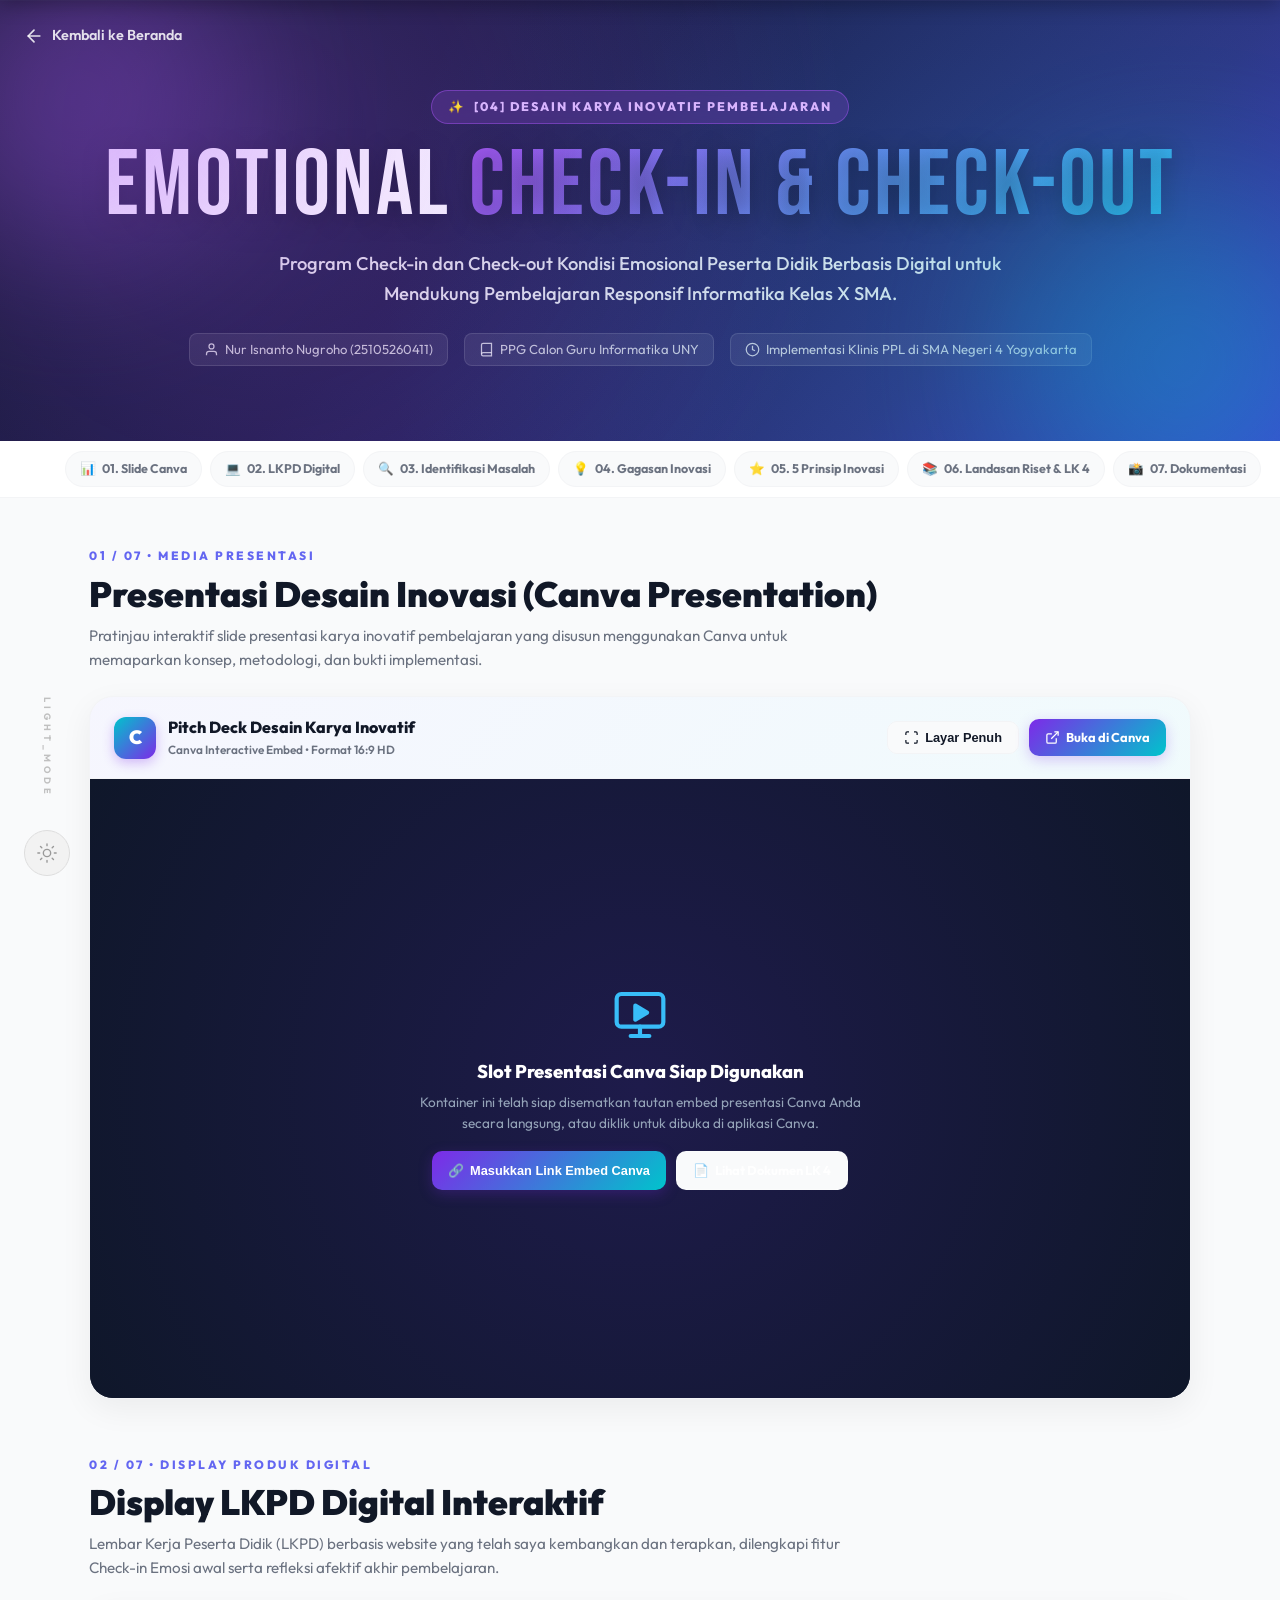
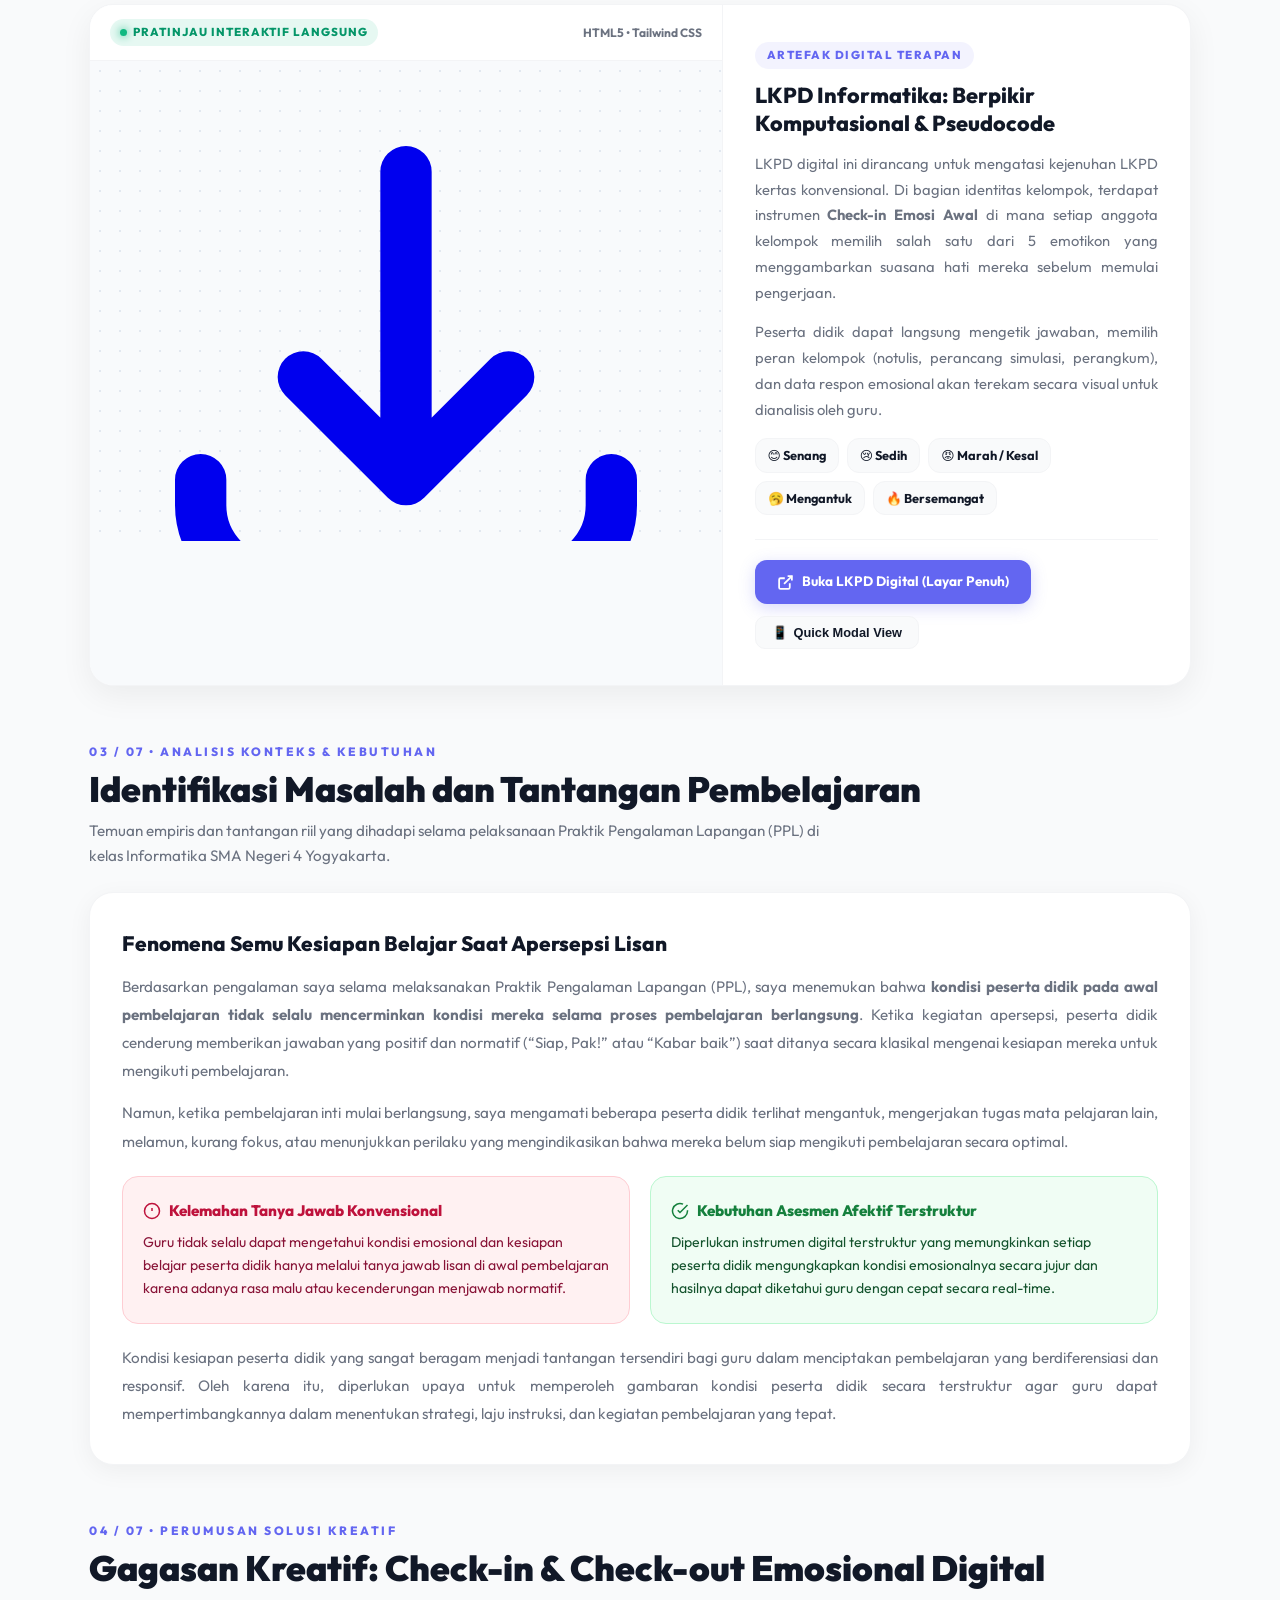
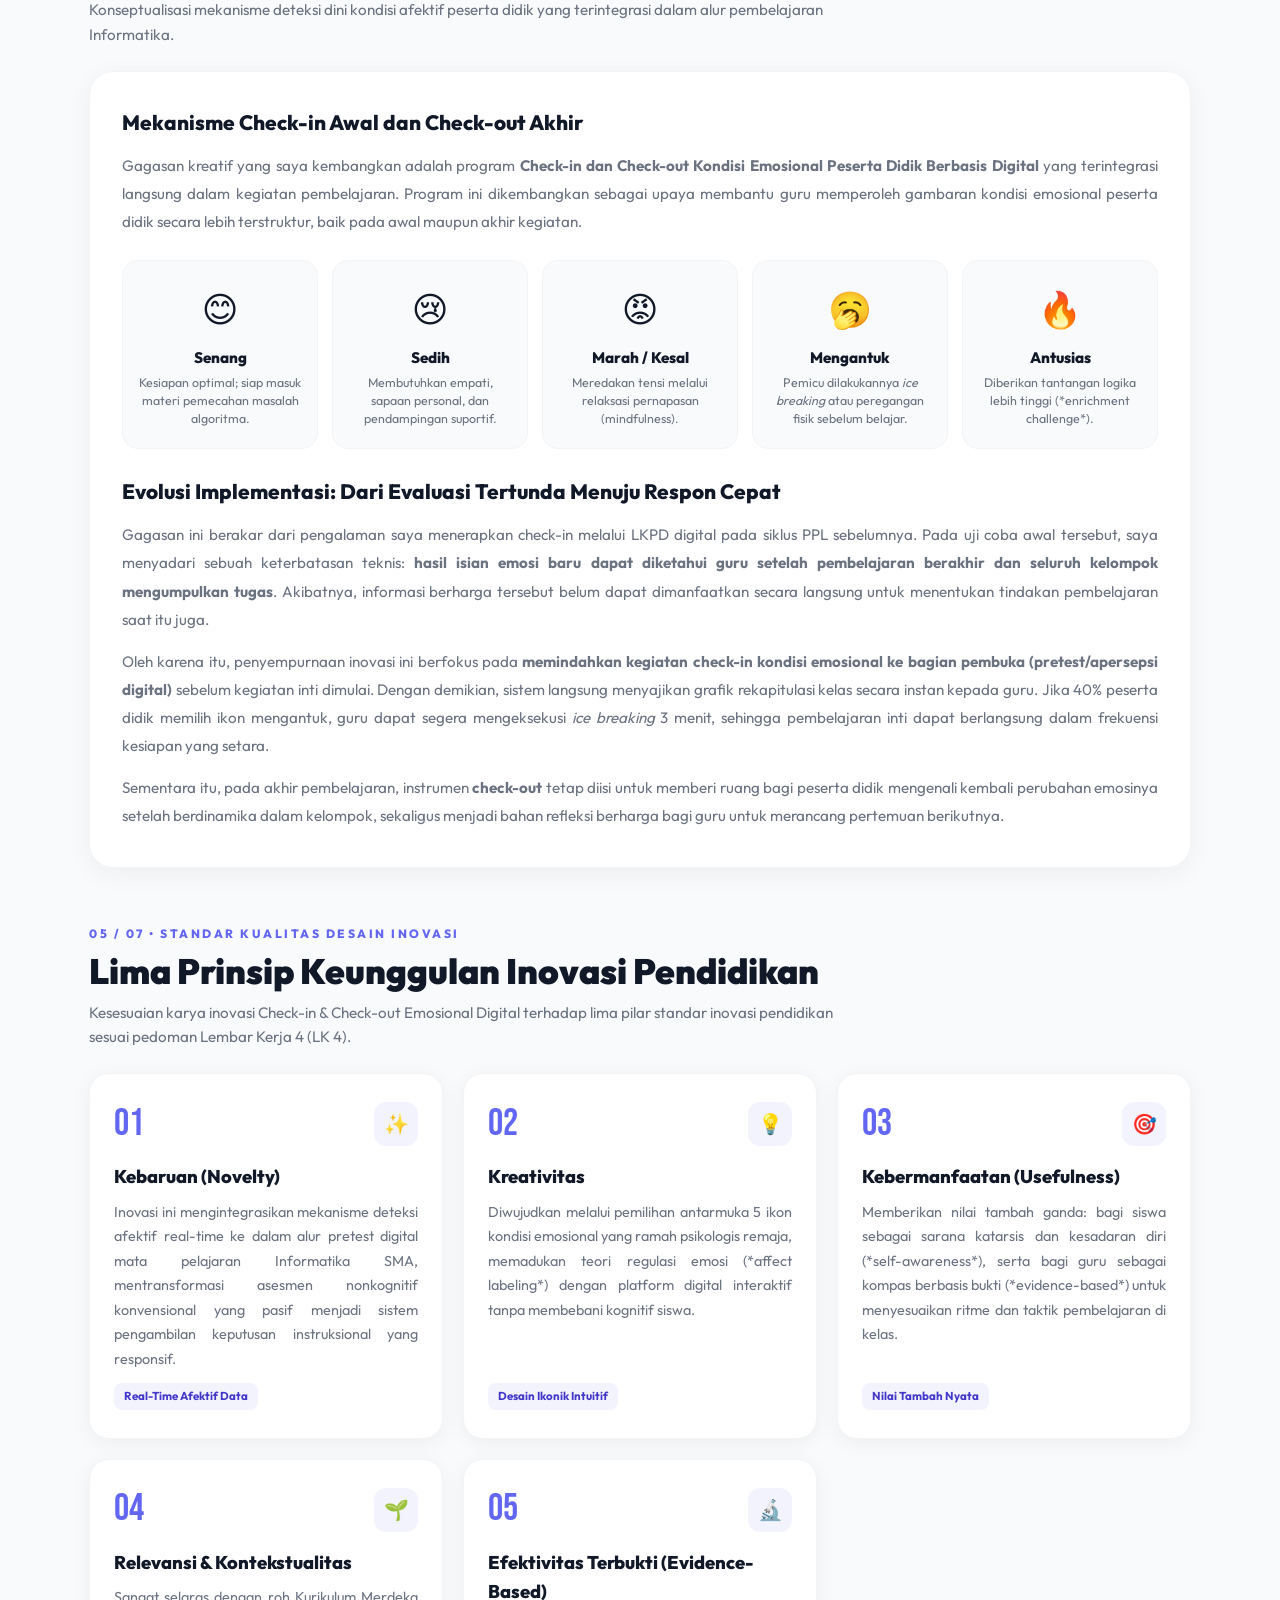
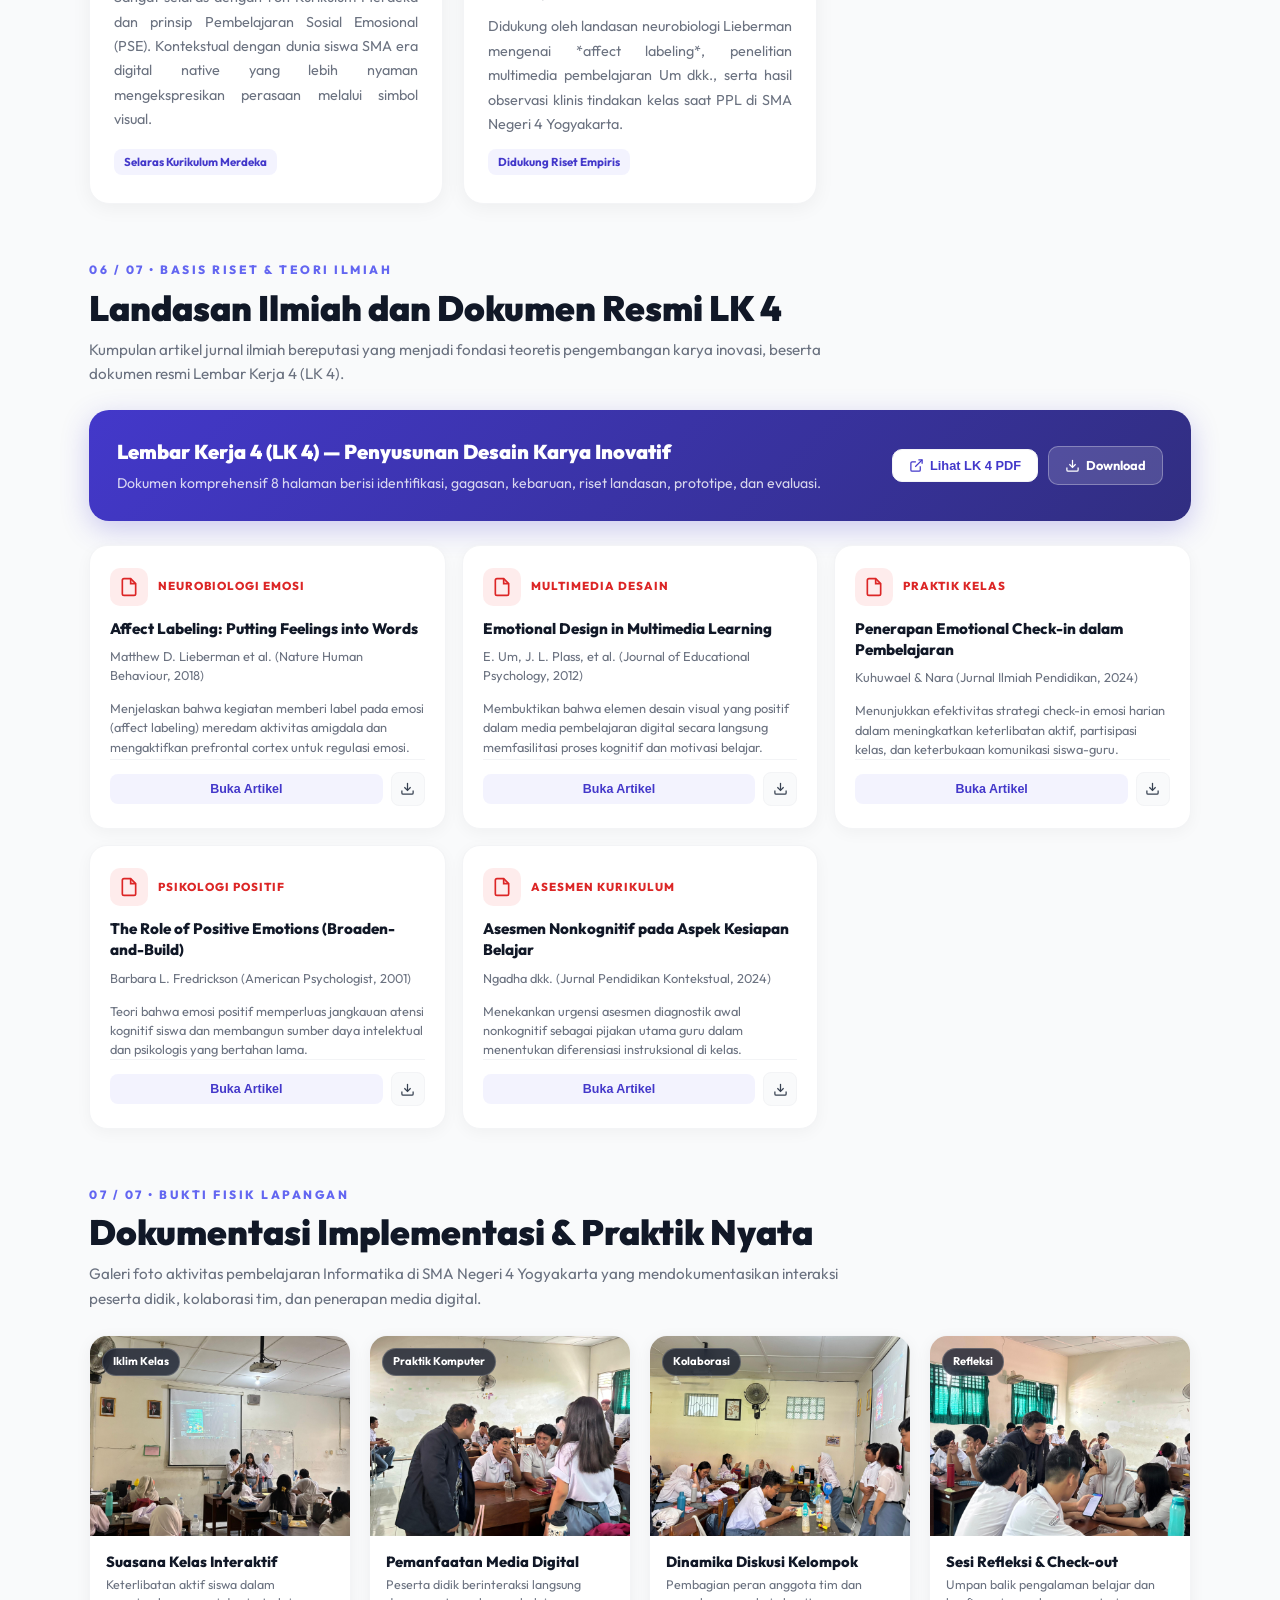
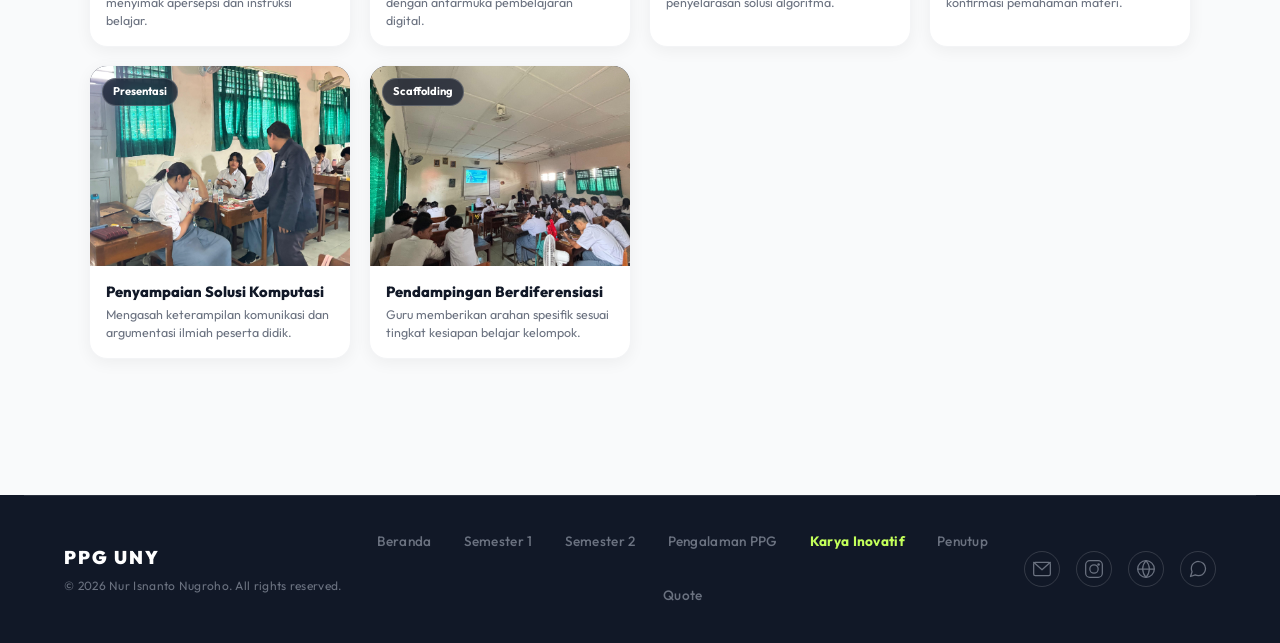
==== commit e1bc00d8: "ki upda6te" ====
--- a/inovatif.html
+++ b/inovatif.html
@@ -123,6 +123,56 @@
             bottom: -80px;
             right: -60px;
             background: #06b6d4;
+        }
+
+        /* ========== STICKY MINI BANNER ========== */
+        .sticky-banner {
+            position: fixed;
+            top: 0; left: 0; right: 0;
+            background: linear-gradient(135deg, #1e1b4b 0%, #312e81 100%);
+            padding: 10px 24px;
+            z-index: 1000;
+            display: flex;
+            align-items: center;
+            gap: 16px;
+            transform: translateY(-100%);
+            transition: transform 0.3s cubic-bezier(0.4, 0, 0.2, 1);
+            box-shadow: 0 4px 20px rgba(0, 0, 0, 0.3);
+            border-bottom: 1px solid rgba(255, 255, 255, 0.12);
+        }
+        .sticky-banner.is-visible {
+            transform: translateY(0);
+        }
+        .sticky-banner__back {
+            color: #ffffff;
+            display: flex;
+            align-items: center;
+            text-decoration: none;
+            transition: transform 0.2s ease, color 0.2s ease;
+        }
+        .sticky-banner__back:hover {
+            transform: translateX(-3px);
+            color: #38bdf8;
+        }
+        .sticky-banner__text {
+            display: flex;
+            flex-direction: column;
+            gap: 2px;
+        }
+        .sticky-banner__subtitle {
+            font-size: 0.65rem;
+            color: #38bdf8;
+            text-transform: uppercase;
+            letter-spacing: 2px;
+            font-weight: 700;
+        }
+        .sticky-banner__title {
+            font-size: 1.2rem;
+            color: #ffffff;
+            font-family: 'Bebas Neue', sans-serif;
+            letter-spacing: 1.5px;
+            margin: 0;
+            line-height: 1;
         }
 
         /* ========== QUICK SECTION JUMPER (HORIZONTAL PILLS) ========== */
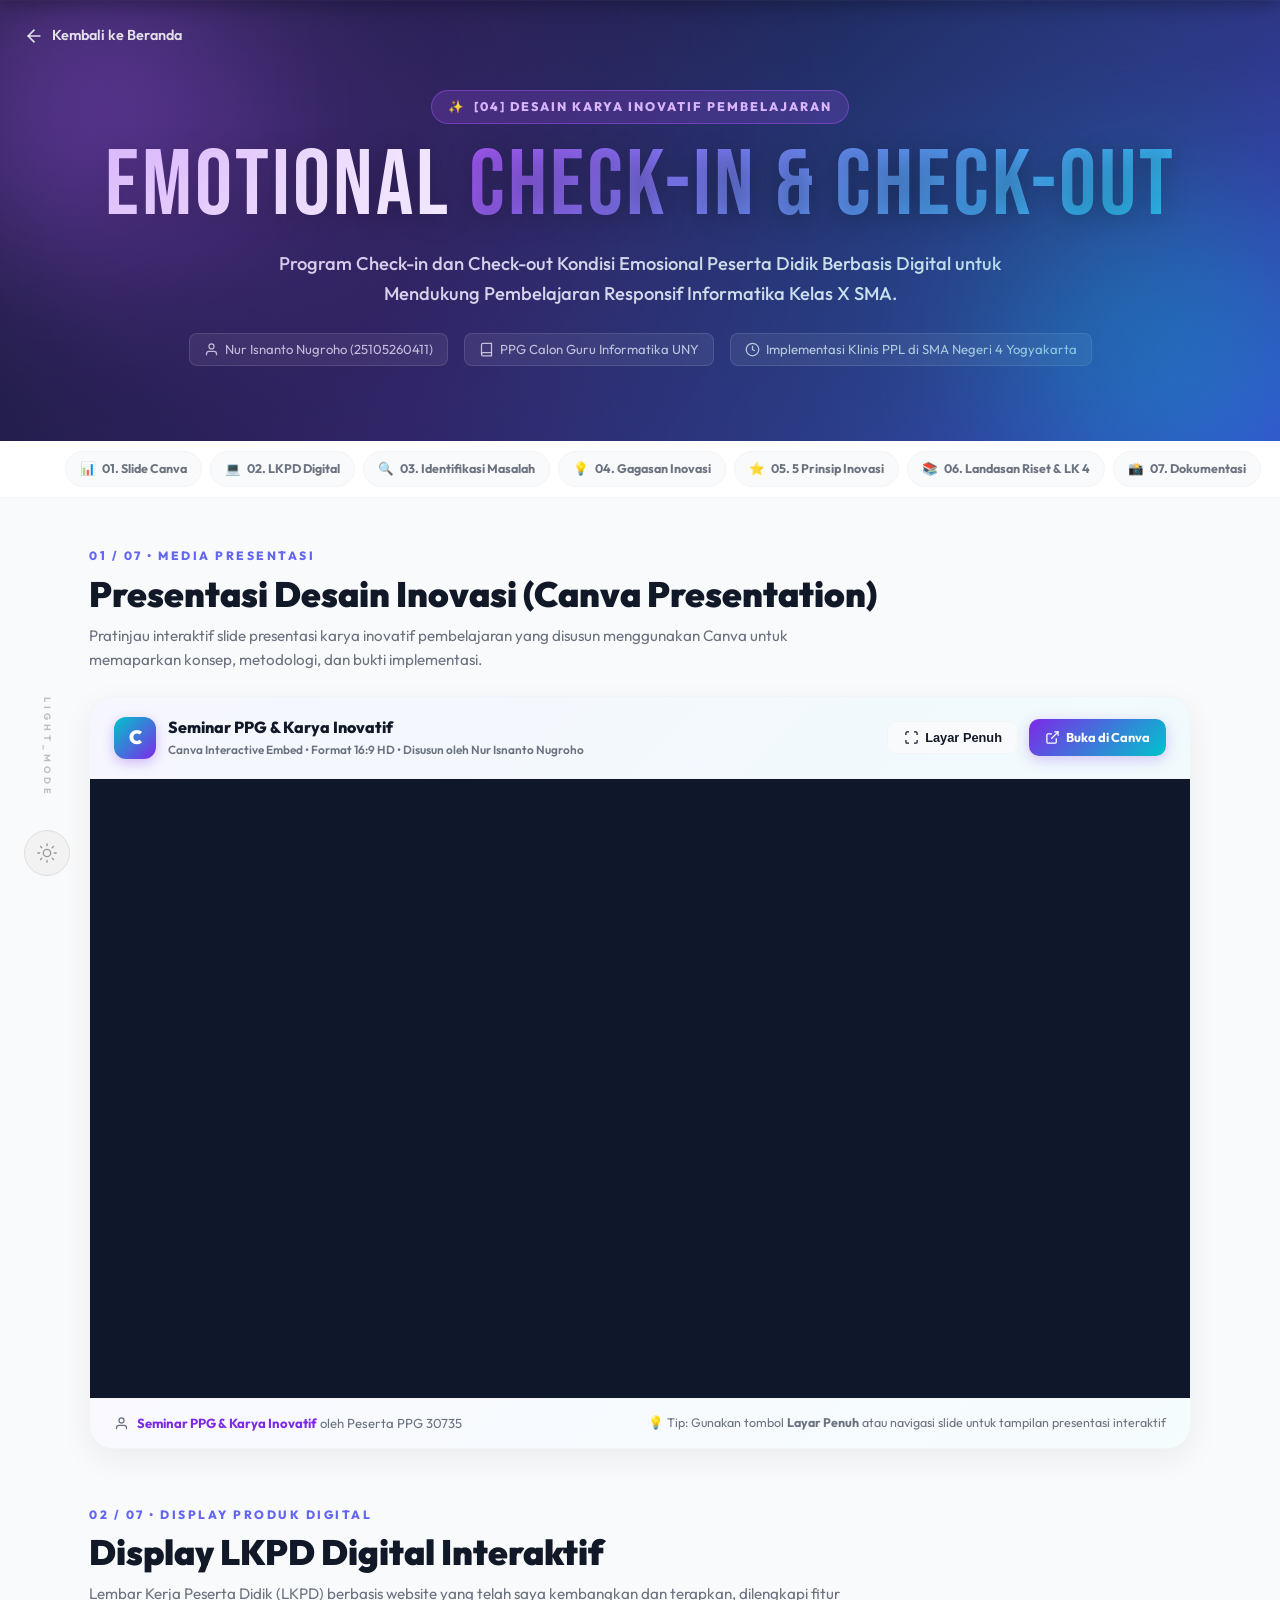
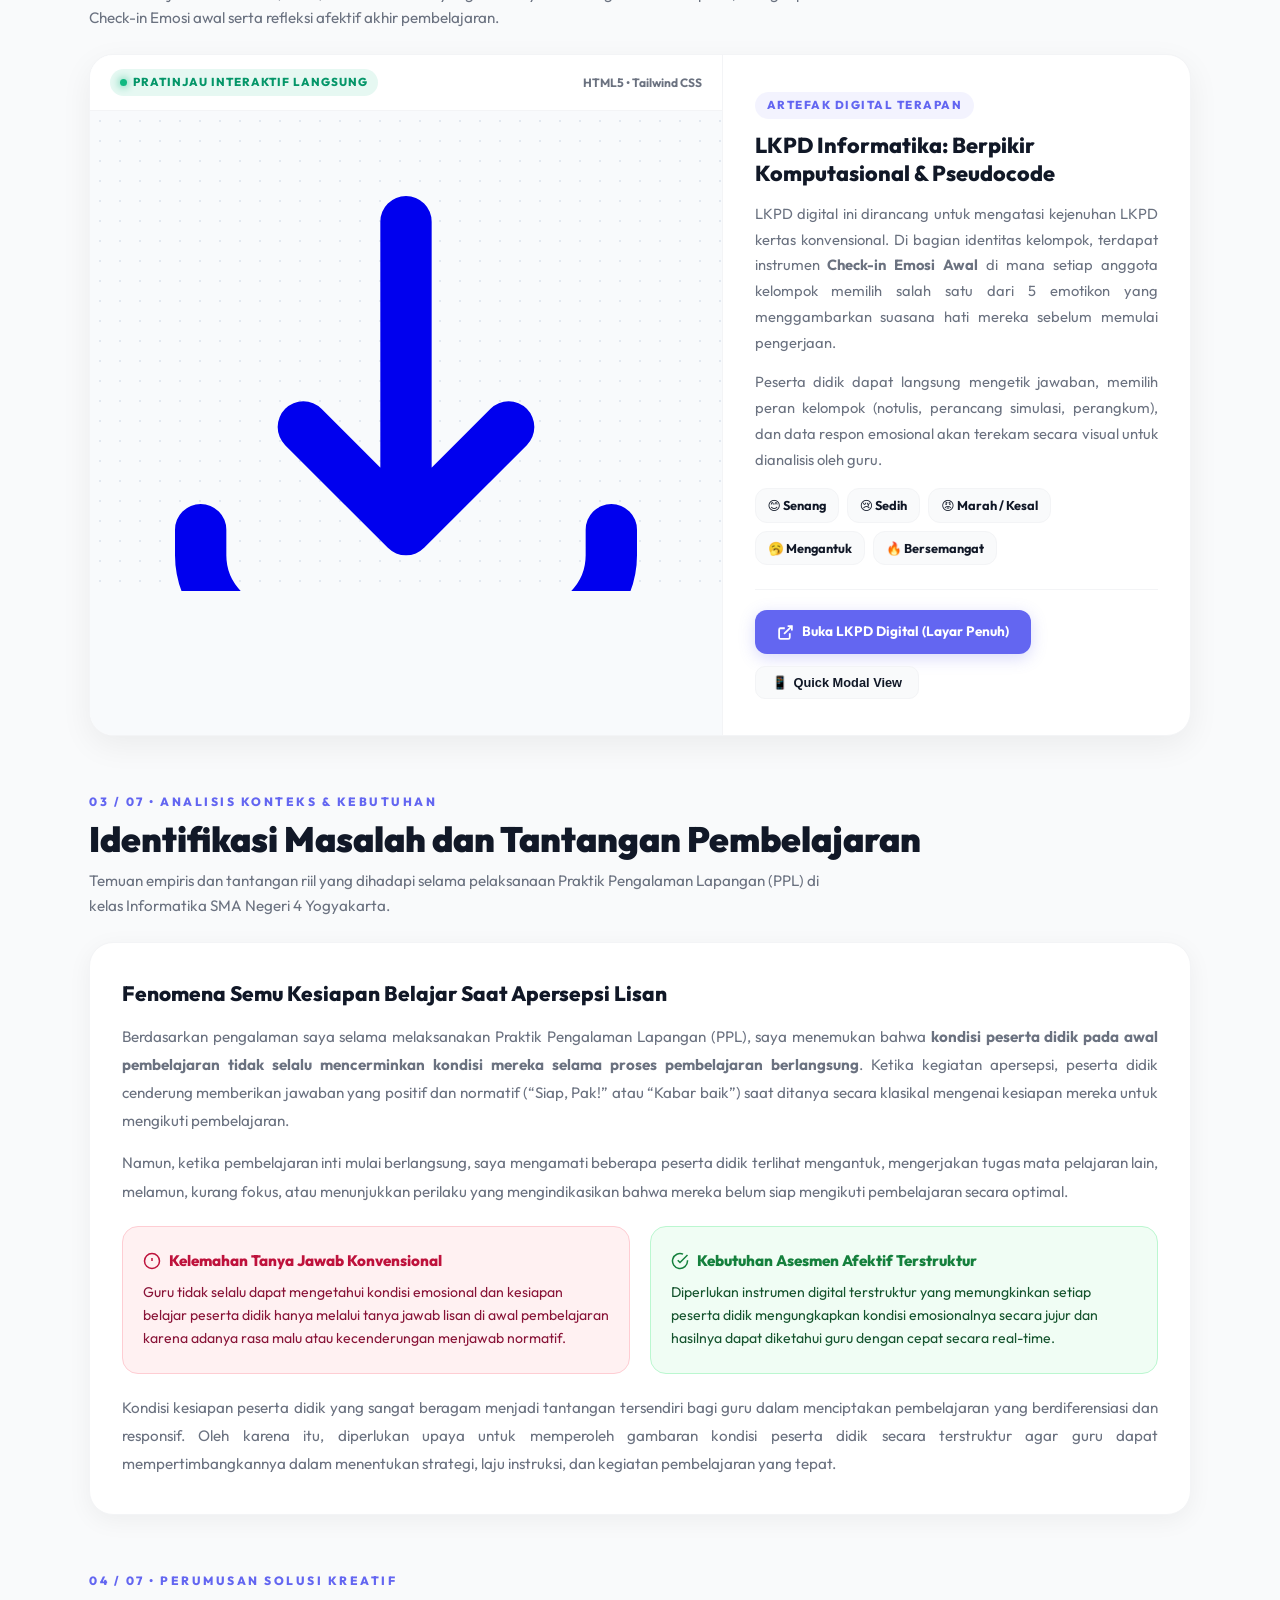
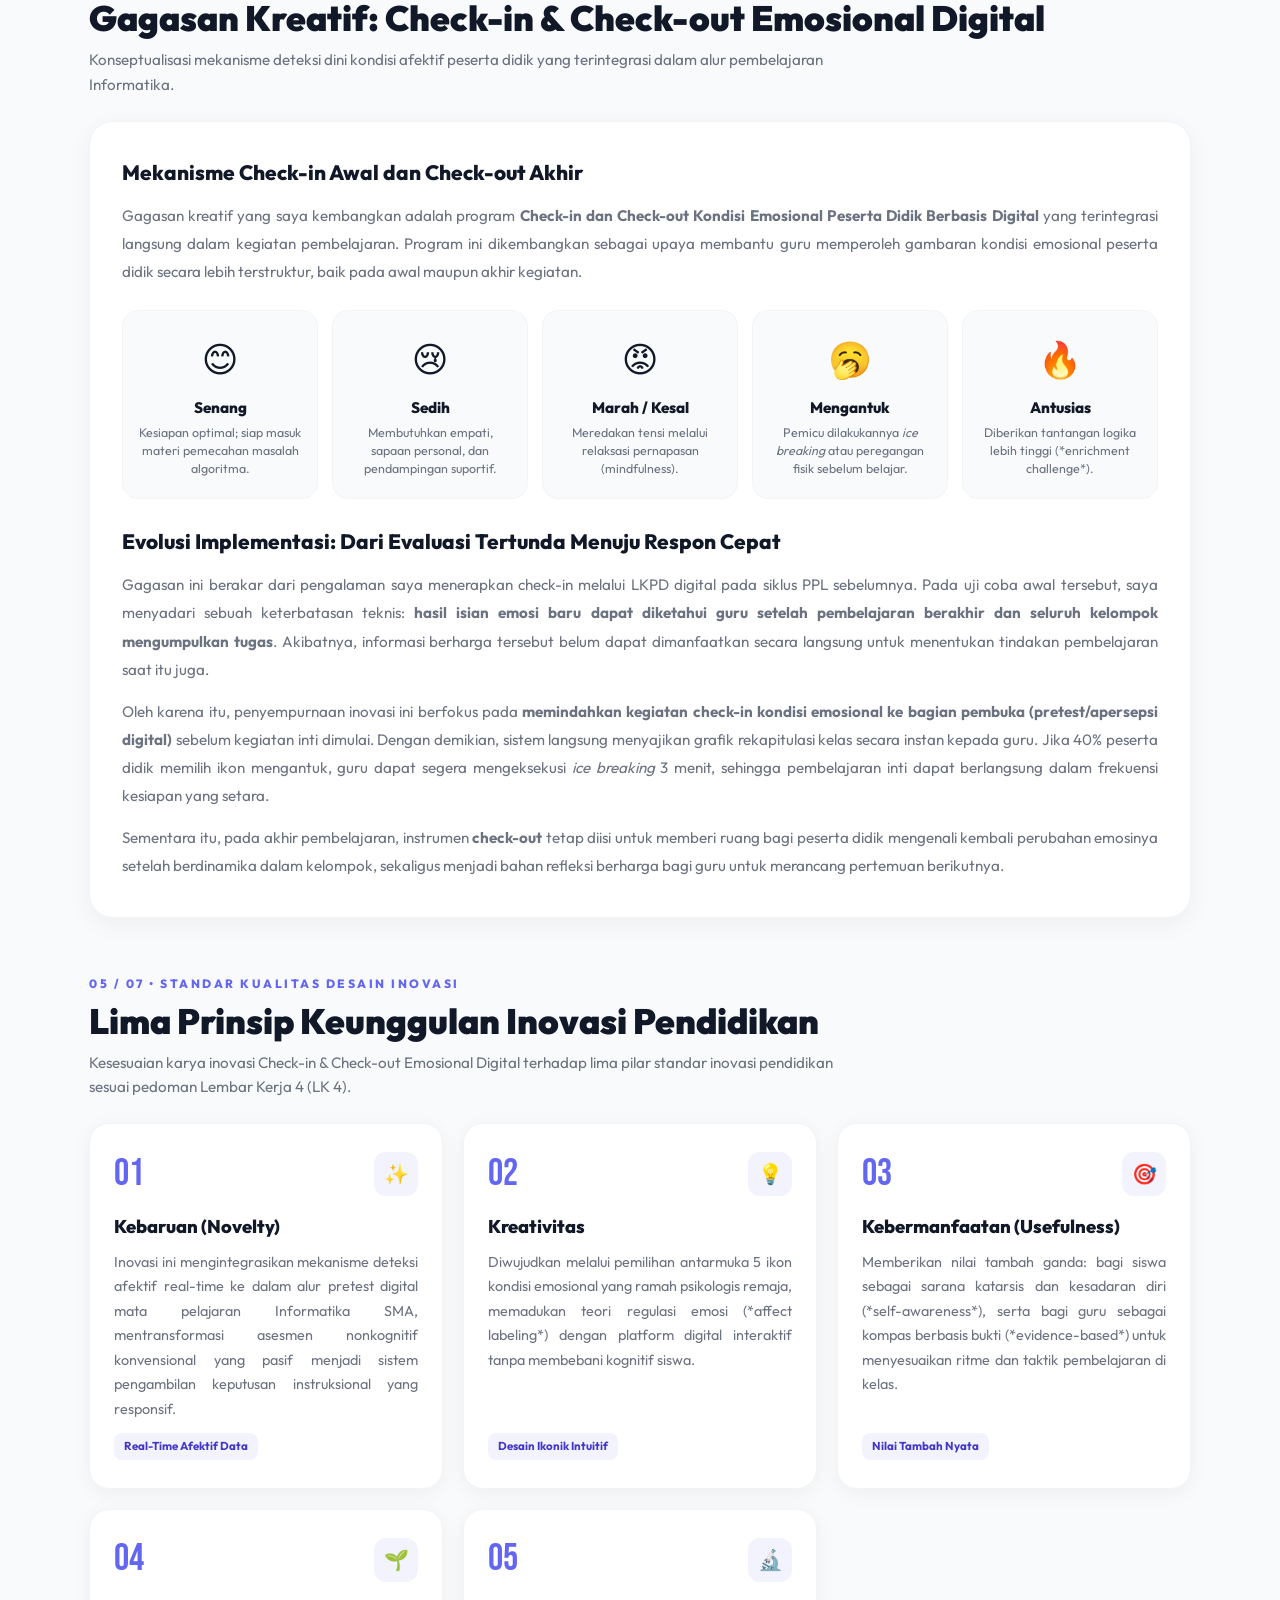
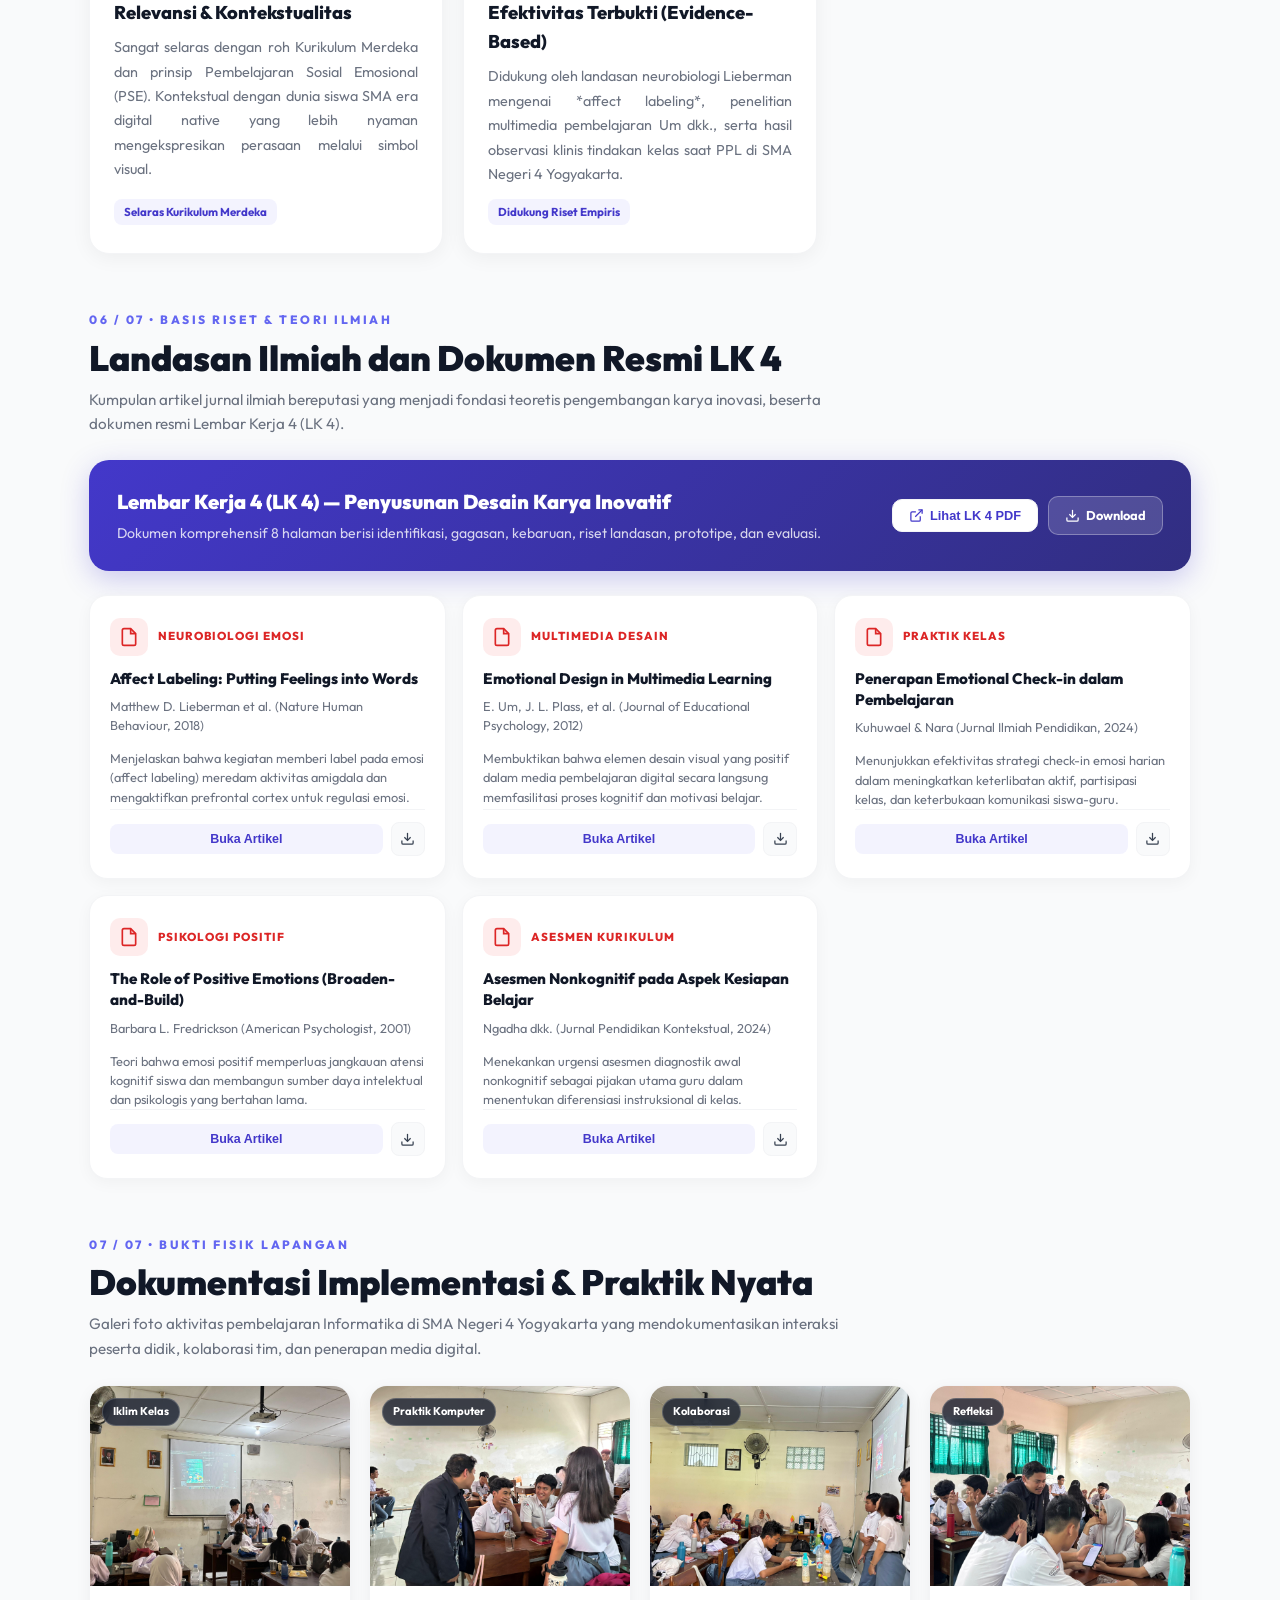
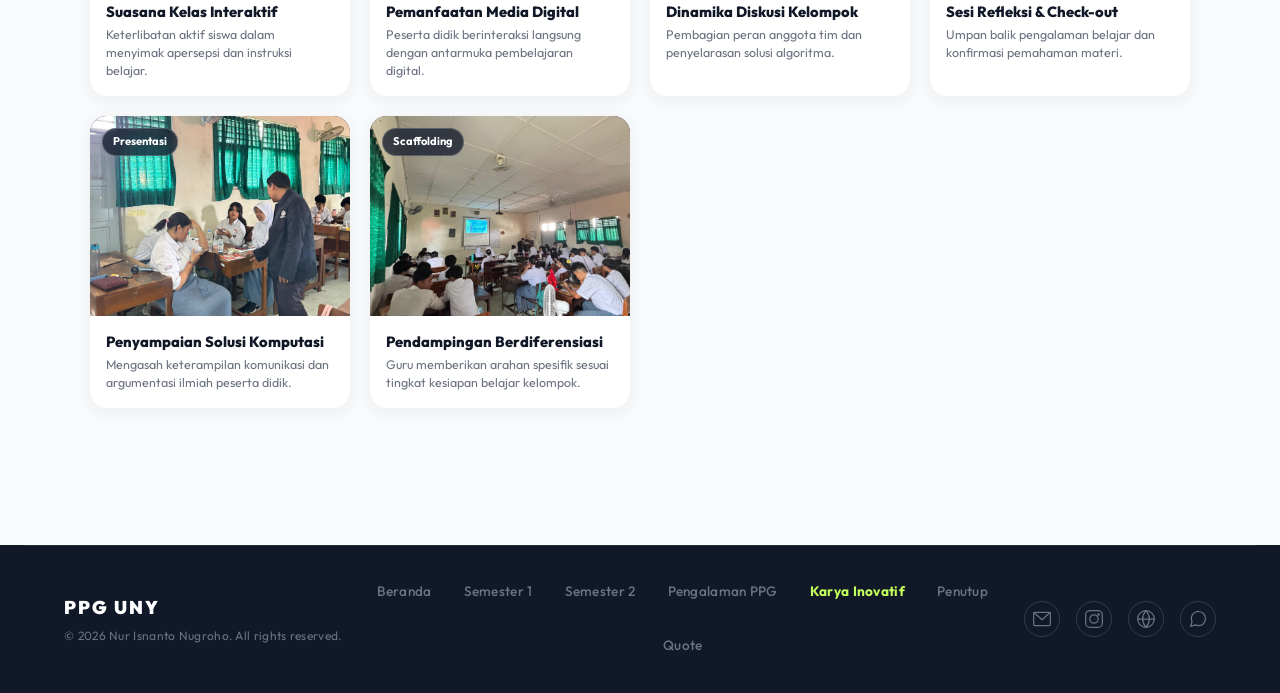
==== commit ad8ce8bd: "link" ====
--- a/inovatif.html
+++ b/inovatif.html
@@ -391,6 +391,41 @@
             margin-bottom: 18px;
         }
 
+        .canva-footer {
+            padding: 14px 24px;
+            background: linear-gradient(135deg, rgba(99, 102, 241, 0.04), rgba(6, 182, 212, 0.04));
+            border-top: 1px solid var(--gray-100);
+            display: flex;
+            align-items: center;
+            justify-content: space-between;
+            flex-wrap: wrap;
+            gap: 12px;
+            font-size: 0.82rem;
+            color: var(--gray-500);
+        }
+        .canva-footer__author {
+            display: flex;
+            align-items: center;
+            gap: 8px;
+        }
+        .canva-footer__author a {
+            color: #7d2ae8;
+            font-weight: 700;
+            text-decoration: none;
+            transition: color 0.2s;
+        }
+        .canva-footer__author a:hover {
+            color: #00c4cc;
+            text-decoration: underline;
+        }
+        .canva-footer__hint {
+            font-size: 0.78rem;
+            color: var(--gray-400);
+            display: flex;
+            align-items: center;
+            gap: 6px;
+        }
+
         /* ========== DISPLAY LKPD DIGITAL CARD & PREVIEW ========== */
         .lkpd-display-card {
             background: var(--white);
@@ -1152,6 +1187,17 @@
             background: #091220;
             border-color: rgba(255, 255, 255, 0.12);
             color: #e2e8f0;
+        }
+        body.dark .canva-footer {
+            background: #091220;
+            border-top-color: rgba(255, 255, 255, 0.08);
+            color: #9ca3af;
+        }
+        body.dark .canva-footer__author a {
+            color: #38bdf8;
+        }
+        body.dark .canva-footer__hint {
+            color: #64748b;
         }
         body.dark .lkpd-live-side {
             background: #091220;
@@ -1315,16 +1361,16 @@
                     <div class="canva-header__info">
                         <div class="canva-badge-icon">C</div>
                         <div class="canva-title-box">
-                            <h3>Pitch Deck Desain Karya Inovatif</h3>
-                            <p>Canva Interactive Embed &bull; Format 16:9 HD</p>
+                            <h3>Seminar PPG &amp; Karya Inovatif</h3>
+                            <p>Canva Interactive Embed &bull; Format 16:9 HD &bull; Disusun oleh Nur Isnanto Nugroho</p>
                         </div>
                     </div>
                     <div class="canva-actions">
-                        <button class="canva-btn canva-btn--outline" onclick="toggleFullscreenCanva()">
+                        <button class="canva-btn canva-btn--outline" onclick="toggleFullscreenCanva()" title="Tampilkan Layar Penuh">
                             <svg width="15" height="15" viewBox="0 0 24 24" fill="none" stroke="currentColor" stroke-width="2"><path d="M8 3H5a2 2 0 0 0-2 2v3m18 0V5a2 2 0 0 0-2-2h-3m0 18h3a2 2 0 0 0 2-2v-3M3 16v3a2 2 0 0 0 2 2h3"/></svg>
                             Layar Penuh
                         </button>
-                        <a href="https://www.canva.com" target="_blank" rel="noopener" class="canva-btn canva-btn--primary" id="btnOpenCanva">
+                        <a href="https://www.canva.com/design/DAHZb-XhmY0/f2Qyr-0UePVu1meU1bpnQg/view?utm_content=DAHZb-XhmY0&amp;utm_campaign=designshare&amp;utm_medium=embeds&amp;utm_source=link" target="_blank" rel="noopener" class="canva-btn canva-btn--primary" id="btnOpenCanva">
                             <svg width="15" height="15" viewBox="0 0 24 24" fill="none" stroke="currentColor" stroke-width="2"><path d="M18 13v6a2 2 0 0 1-2 2H5a2 2 0 0 1-2-2V8a2 2 0 0 1 2-2h6"/><polyline points="15 3 21 3 21 9"/><line x1="10" y1="14" x2="21" y2="3"/></svg>
                             Buka di Canva
                         </a>
@@ -1333,15 +1379,15 @@
 
                 <!-- 16:9 Responsive Embed Slot -->
                 <div class="canva-screen-frame" id="canvaFrameContainer">
-                    <!-- If user provides a direct Canva embed URL, it loads here. Fallback container is active by default with direct Canva loading capability -->
                     <iframe id="canvaIframe" 
-                            src="" 
-                            data-canva-embed="https://www.canva.com/design/DAG.../view?embed" 
+                            src="https://www.canva.com/design/DAHZb-XhmY0/f2Qyr-0UePVu1meU1bpnQg/view?embed" 
+                            data-canva-embed="https://www.canva.com/design/DAHZb-XhmY0/f2Qyr-0UePVu1meU1bpnQg/view?embed" 
+                            loading="lazy"
                             allowfullscreen="allowfullscreen" 
                             allow="fullscreen"
-                            title="Canva Presentation"></iframe>
+                            title="Seminar PPG &amp; Karya Inovatif - Canva Presentation"></iframe>
                     
-                    <div class="canva-empty-fallback" id="canvaFallback">
+                    <div class="canva-empty-fallback" id="canvaFallback" style="display: none;">
                         <svg viewBox="0 0 24 24" fill="none" stroke="currentColor" stroke-width="1.8" stroke-linecap="round" stroke-linejoin="round">
                             <rect x="2" y="3" width="20" height="14" rx="2" ry="2"/>
                             <line x1="8" y1="21" x2="16" y2="21"/>
@@ -1358,6 +1404,17 @@
                                 <span>📄</span> Lihat Dokumen LK 4
                             </a>
                         </div>
+                    </div>
+                </div>
+
+                <!-- Attribution Footer -->
+                <div class="canva-footer">
+                    <div class="canva-footer__author">
+                        <svg width="15" height="15" viewBox="0 0 24 24" fill="none" stroke="currentColor" stroke-width="2"><path d="M20 21v-2a4 4 0 0 0-4-4H8a4 4 0 0 0-4 4v2"/><circle cx="12" cy="7" r="4"/></svg>
+                        <span><a href="https://www.canva.com/design/DAHZb-XhmY0/f2Qyr-0UePVu1meU1bpnQg/view?utm_content=DAHZb-XhmY0&amp;utm_campaign=designshare&amp;utm_medium=embeds&amp;utm_source=link" target="_blank" rel="noopener">Seminar PPG &amp; Karya Inovatif</a> oleh Peserta PPG 30735</span>
+                    </div>
+                    <div class="canva-footer__hint">
+                        <span>💡 Tip: Gunakan tombol <strong>Layar Penuh</strong> atau navigasi slide untuk tampilan presentasi interaktif</span>
                     </div>
                 </div>
             </div>
@@ -1893,8 +1950,11 @@
         const canvaFrameContainer = document.getElementById('canvaFrameContainer');
         const btnOpenCanva = document.getElementById('btnOpenCanva');
 
-        // Cek apakah ada embed URL tersimpan di localStorage
-        const savedCanvaUrl = localStorage.getItem('canva_embed_url');
+        const DEFAULT_CANVA_EMBED = "https://www.canva.com/design/DAHZb-XhmY0/f2Qyr-0UePVu1meU1bpnQg/view?embed";
+        const DEFAULT_CANVA_VIEW = "https://www.canva.com/design/DAHZb-XhmY0/f2Qyr-0UePVu1meU1bpnQg/view?utm_content=DAHZb-XhmY0&utm_campaign=designshare&utm_medium=embeds&utm_source=link";
+
+        // Inisialisasi: Gunakan URL dari localStorage jika pernah diubah, atau gunakan default
+        const savedCanvaUrl = localStorage.getItem('canva_embed_url') || DEFAULT_CANVA_EMBED;
         if (savedCanvaUrl) {
             loadCanvaPresentation(savedCanvaUrl);
         }
@@ -1902,14 +1962,21 @@
         function loadCanvaPresentation(url) {
             canvaIframe.src = url;
             canvaIframe.style.display = 'block';
-            canvaFallback.style.display = 'none';
-            btnOpenCanva.href = url.replace('?embed', '');
+            if (canvaFallback) canvaFallback.style.display = 'none';
+            if (btnOpenCanva) {
+                if (url.includes('DAHZb-XhmY0')) {
+                    btnOpenCanva.href = DEFAULT_CANVA_VIEW;
+                } else {
+                    btnOpenCanva.href = url.replace('?embed', '').replace('&embed', '');
+                }
+            }
         }
 
         function promptCanvaUrl() {
+            const currentUrl = localStorage.getItem('canva_embed_url') || DEFAULT_CANVA_EMBED;
             const url = prompt(
                 "Masukkan link embed Canva presentasi Anda:\n(Contoh: https://www.canva.com/design/DA.../view?embed atau link berbagi Canva)",
-                savedCanvaUrl || ""
+                currentUrl
             );
             if (url && url.trim() !== "") {
                 let cleanUrl = url.trim();
